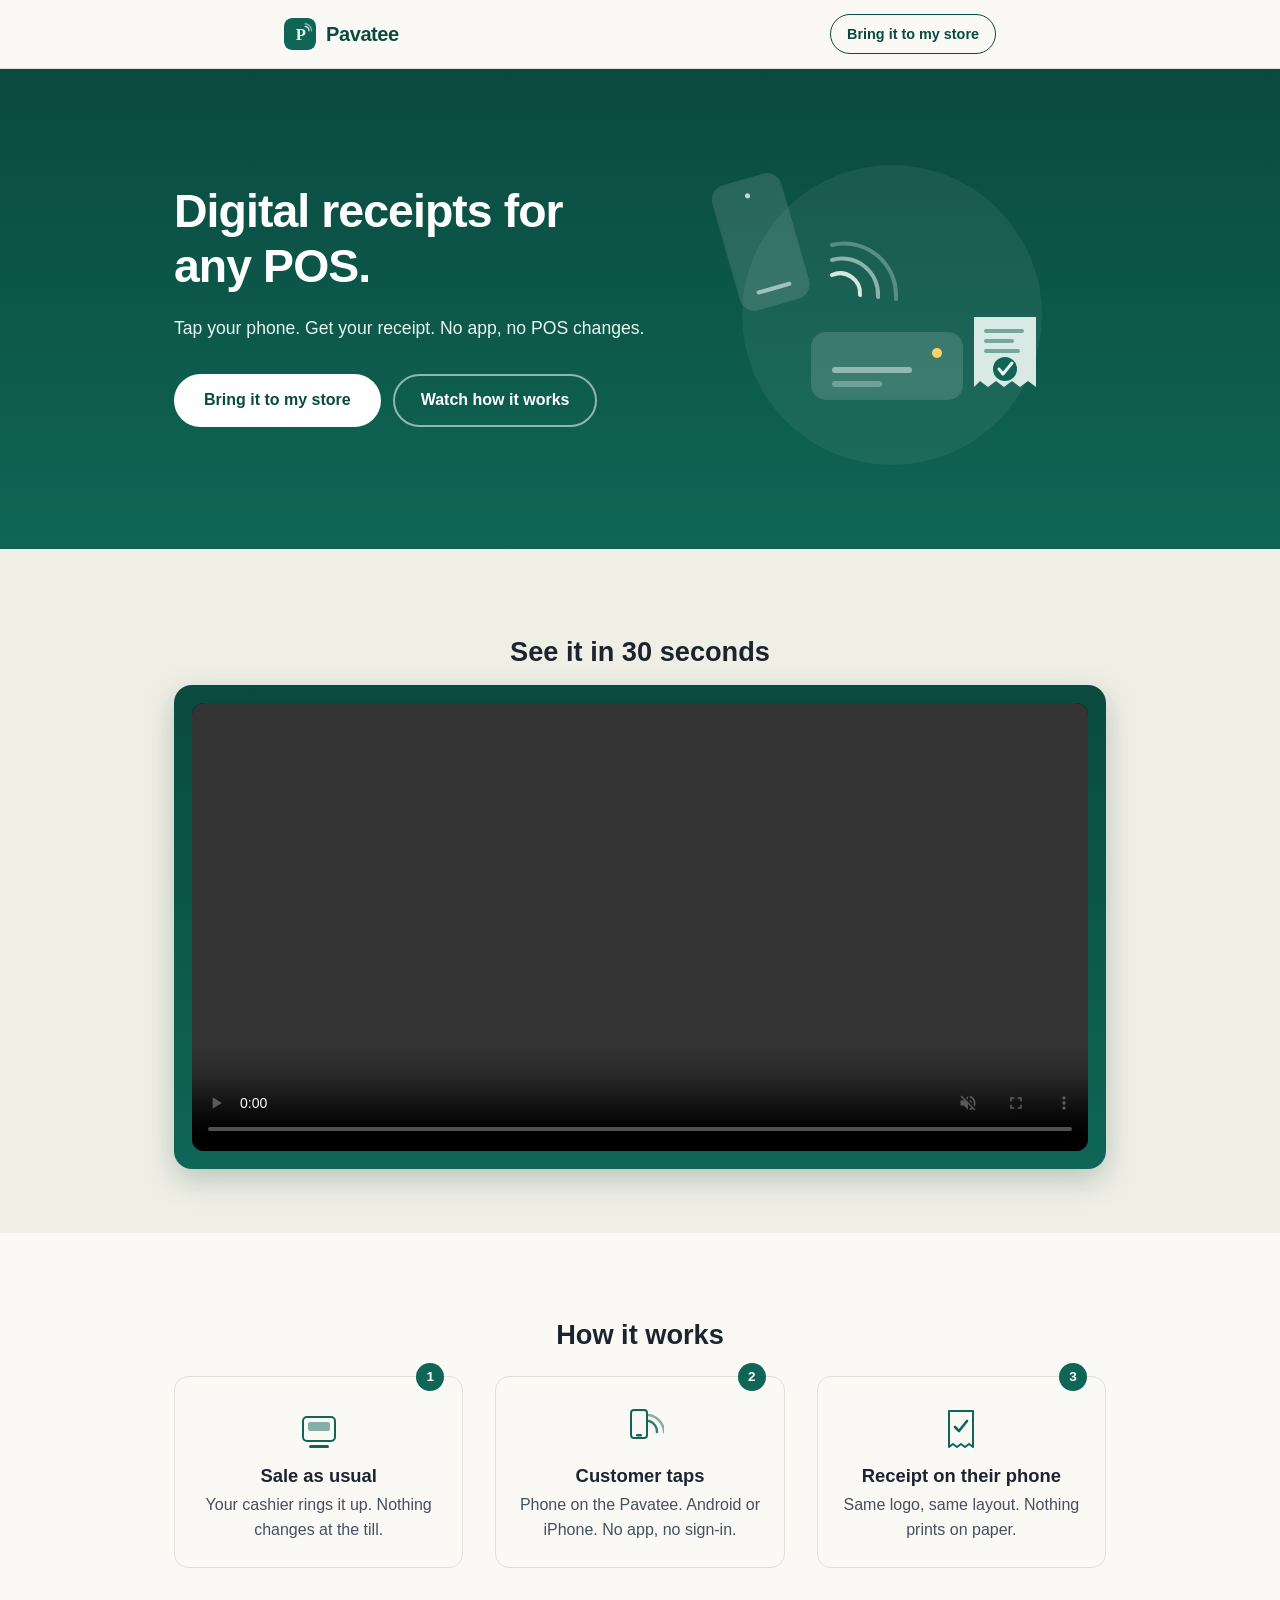
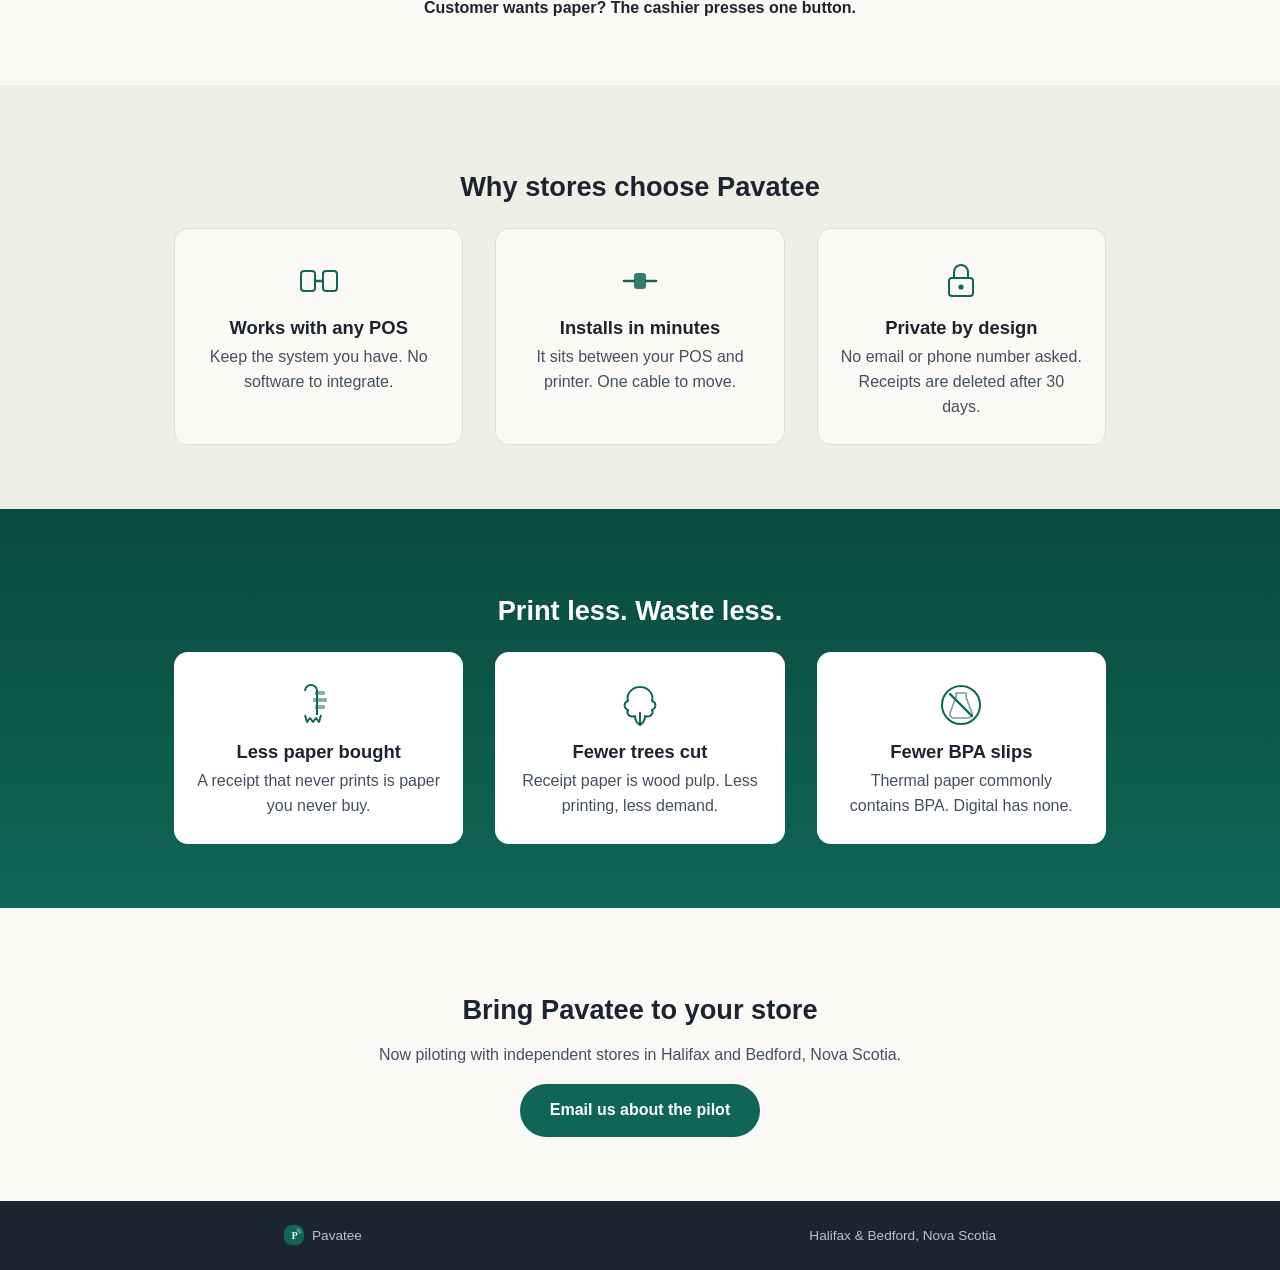
==== index.html @ c94fad9e "Redesign the marketing page: less text, explainer video, accurate copy - Short hero and a "See it in" ====
<!DOCTYPE html>
<html lang="en">
<head>
<meta charset="UTF-8">
<meta name="viewport" content="width=device-width, initial-scale=1.0">
<title>Pavatee — Digital receipts for any POS</title>
<meta name="description" content="Pavatee lets customers tap their phone for a digital receipt at any store, on any point-of-sale system. No app. No POS changes.">
<link rel="icon" type="image/svg+xml" href="assets/logo.svg">
<link rel="stylesheet" href="style.css">
</head>
<body>

<header class="site-header">
  <div class="wrap header-inner">
    <a class="brand" href="#top">
      <img class="brand-mark" src="assets/logo.svg" alt="" width="32" height="32">
      <span class="logo">Pavatee</span>
    </a>
    <a class="nav-cta" href="#pilot">Bring it to my store</a>
  </div>
</header>

<section class="hero" id="top">
  <div class="wrap wrap--wide hero-grid">
    <div class="hero-copy">
      <h1>Digital receipts for any POS.</h1>
      <p class="hero-sub">Tap your phone. Get your receipt. No app, no POS changes.</p>
      <div class="hero-actions">
        <a class="btn btn-primary" href="#pilot">Bring it to my store</a>
        <a class="btn btn-ghost" href="#watch">Watch how it works</a>
      </div>
    </div>
    <div class="hero-visual" aria-hidden="true">
      <svg viewBox="0 0 420 320" xmlns="http://www.w3.org/2000/svg">
        <circle cx="210" cy="170" r="150" fill="#ffffff" opacity="0.06"/>
        <g transform="rotate(-16 90 100)">
          <rect x="45" y="30" width="70" height="128" rx="14" fill="#ffffff" opacity="0.12" stroke="#eaf6f1" stroke-width="2"/>
          <circle cx="80" cy="46" r="2.5" fill="#eaf6f1" opacity="0.8"/>
          <rect x="62" y="140" width="36" height="4" rx="2" fill="#eaf6f1" opacity="0.6"/>
        </g>
        <g class="nfc-wave" stroke="#eaf6f1" fill="none" stroke-linecap="round">
          <path d="M 150 130 A 20 20 0 0 1 178 150" stroke-width="4" opacity="0.9"/>
          <path d="M 150 115 A 36 36 0 0 1 196 152" stroke-width="4" opacity="0.55"/>
          <path d="M 150 100 A 52 52 0 0 1 214 154" stroke-width="4" opacity="0.3"/>
        </g>
        <rect x="130" y="188" width="150" height="66" rx="14" fill="#ffffff" opacity="0.14" stroke="#eaf6f1" stroke-width="2"/>
        <circle cx="255" cy="208" r="5" fill="#ffd166"/>
        <rect x="150" y="222" width="80" height="6" rx="3" fill="#eaf6f1" opacity="0.5"/>
        <rect x="150" y="236" width="50" height="6" rx="3" fill="#eaf6f1" opacity="0.3"/>
        <g transform="translate(292 172)">
          <path d="M0 0 H62 V70 L54 64 L46 70 L38 64 L30 70 L22 64 L14 70 L6 64 L0 70 Z" fill="#eaf6f1" opacity="0.92"/>
          <rect x="10" y="12" width="40" height="4" rx="2" fill="#0f6656" opacity="0.5"/>
          <rect x="10" y="22" width="30" height="4" rx="2" fill="#0f6656" opacity="0.5"/>
          <rect x="10" y="32" width="36" height="4" rx="2" fill="#0f6656" opacity="0.5"/>
          <circle cx="31" cy="52" r="12" fill="#0f6656"/>
          <path d="M25 52 L29 57 L38 46" fill="none" stroke="#eaf6f1" stroke-width="3" stroke-linecap="round" stroke-linejoin="round"/>
        </g>
      </svg>
    </div>
  </div>
</section>

<!-- Explainer: animated loop by default; swaps to a real video if assets/demo.mp4 is added -->
<section class="section watch" id="watch">
  <div class="wrap wrap--wide">
    <h2>See it in 30 seconds</h2>
    <div class="explainer-wrap" id="demo-video">
      <svg class="explainer" viewBox="0 0 640 330" role="img" aria-label="A sale rings up, Pavatee holds the receipt, the customer taps their phone, and the receipt opens on the phone with nothing printed.">
        <!-- POS -->
        <g>
          <rect x="24" y="118" width="120" height="98" rx="12" class="ex-body"/>
          <rect x="40" y="134" width="88" height="42" rx="6" class="ex-screen"/>
          <text x="84" y="163" text-anchor="middle" class="ex-money">$12.40</text>
          <text x="84" y="240" text-anchor="middle" class="ex-label">Your POS</text>
        </g>
        <!-- links -->
        <path class="ex-link" d="M148 167 H256"/>
        <path class="ex-link" d="M384 167 H492"/>
        <!-- Pavatee -->
        <g>
          <rect x="260" y="130" width="124" height="86" rx="14" class="ex-device"/>
          <text x="322" y="180" text-anchor="middle" class="ex-brand">Pavatee</text>
          <circle cx="366" cy="148" r="6" class="ex-led"/>
        </g>
        <text x="322" y="240" text-anchor="middle" class="ex-label">holds the receipt</text>
        <!-- Printer -->
        <g>
          <rect x="496" y="126" width="120" height="90" rx="12" class="ex-body"/>
          <rect x="516" y="144" width="80" height="8" rx="4" class="ex-slot"/>
          <text x="556" y="240" text-anchor="middle" class="ex-label">Your printer</text>
        </g>
        <!-- receipt data travelling POS -> Pavatee -->
        <rect class="ex-packet" x="150" y="152" width="20" height="26" rx="3"/>
        <!-- phone -->
        <g transform="translate(292 4)">
          <g class="ex-phone">
            <rect x="0" y="0" width="56" height="104" rx="11" class="ex-phone-body"/>
            <rect x="5" y="10" width="46" height="82" rx="5" class="ex-phone-screen"/>
            <g class="ex-phone-receipt">
              <rect x="12" y="20" width="32" height="4" rx="2" class="ex-line"/>
              <rect x="12" y="30" width="24" height="4" rx="2" class="ex-line"/>
              <rect x="12" y="40" width="28" height="4" rx="2" class="ex-line"/>
              <rect x="12" y="50" width="20" height="4" rx="2" class="ex-line"/>
              <circle cx="28" cy="72" r="10" class="ex-check-bg"/>
              <path d="M23 72 L27 76 L34 67" class="ex-check"/>
            </g>
          </g>
        </g>
        <!-- tap waves -->
        <g class="ex-waves">
          <path d="M 300 122 A 16 16 0 0 1 356 122"/>
          <path d="M 290 120 A 28 28 0 0 1 366 120"/>
        </g>
        <!-- captions -->
        <text x="320" y="296" text-anchor="middle" class="ex-caption ex-c1">1. The sale rings up as usual</text>
        <text x="320" y="296" text-anchor="middle" class="ex-caption ex-c2">2. Pavatee holds the receipt</text>
        <text x="320" y="296" text-anchor="middle" class="ex-caption ex-c3">3. The customer taps their phone</text>
        <text x="320" y="296" text-anchor="middle" class="ex-caption ex-c4">4. Receipt on their phone. Nothing printed.</text>
      </svg>
    </div>
  </div>
</section>

<section class="section how" id="how">
  <div class="wrap wrap--wide">
    <h2>How it works</h2>
    <div class="steps">
      <div class="step">
        <div class="step-icon" aria-hidden="true">
          <svg viewBox="0 0 48 48"><rect x="8" y="12" width="32" height="24" rx="4" fill="none" stroke="currentColor" stroke-width="2"/><rect x="13" y="17" width="22" height="9" rx="2" fill="currentColor" opacity="0.5"/><rect x="14" y="40" width="20" height="3" rx="1.5" fill="currentColor"/></svg>
        </div>
        <span class="step-num">1</span>
        <h3>Sale as usual</h3>
        <p>Your cashier rings it up. Nothing changes at the till.</p>
      </div>
      <div class="step">
        <div class="step-icon" aria-hidden="true">
          <svg viewBox="0 0 48 48"><rect x="15" y="5" width="16" height="28" rx="3" fill="none" stroke="currentColor" stroke-width="2"/><rect x="20" y="29" width="6" height="2.5" rx="1.25" fill="currentColor"/><path d="M33 16 A 11 11 0 0 1 41 27" fill="none" stroke="currentColor" stroke-width="2.5" stroke-linecap="round" opacity="0.85"/><path d="M33 10 A 18 18 0 0 1 48 27" fill="none" stroke="currentColor" stroke-width="2.5" stroke-linecap="round" opacity="0.5"/></svg>
        </div>
        <span class="step-num">2</span>
        <h3>Customer taps</h3>
        <p>Phone on the Pavatee. Android or iPhone. No app, no sign-in.</p>
      </div>
      <div class="step">
        <div class="step-icon" aria-hidden="true">
          <svg viewBox="0 0 48 48"><path d="M12 6 H36 V42 L32 39 L28 42 L24 39 L20 42 L16 39 L12 42 Z" fill="none" stroke="currentColor" stroke-width="2" stroke-linejoin="round"/><path d="M18 22 L22 26 L30 16" fill="none" stroke="currentColor" stroke-width="2.6" stroke-linecap="round" stroke-linejoin="round"/></svg>
        </div>
        <span class="step-num">3</span>
        <h3>Receipt on their phone</h3>
        <p>Same logo, same layout. Nothing prints on paper.</p>
      </div>
    </div>
    <p class="how-note">Customer wants paper? The cashier presses one button.</p>
  </div>
</section>

<section class="section why">
  <div class="wrap wrap--wide">
    <h2>Why stores choose Pavatee</h2>
    <div class="impact-tiles">
      <div class="impact-tile">
        <div class="step-icon" aria-hidden="true">
          <svg viewBox="0 0 48 48"><rect x="6" y="14" width="14" height="20" rx="3" fill="none" stroke="currentColor" stroke-width="2"/><rect x="28" y="14" width="14" height="20" rx="3" fill="none" stroke="currentColor" stroke-width="2"/><path d="M20 24 H28" stroke="currentColor" stroke-width="2.4" stroke-linecap="round"/></svg>
        </div>
        <h3>Works with any POS</h3>
        <p>Keep the system you have. No software to integrate.</p>
      </div>
      <div class="impact-tile">
        <div class="step-icon" aria-hidden="true">
          <svg viewBox="0 0 48 48"><path d="M8 24 H18 M30 24 H40" stroke="currentColor" stroke-width="2.4" stroke-linecap="round"/><rect x="18" y="16" width="12" height="16" rx="3" fill="currentColor" opacity="0.85"/></svg>
        </div>
        <h3>Installs in minutes</h3>
        <p>It sits between your POS and printer. One cable to move.</p>
      </div>
      <div class="impact-tile">
        <div class="step-icon" aria-hidden="true">
          <svg viewBox="0 0 48 48"><rect x="12" y="21" width="24" height="18" rx="3" fill="none" stroke="currentColor" stroke-width="2"/><path d="M17 21 V15 a7 7 0 0 1 14 0 V21" fill="none" stroke="currentColor" stroke-width="2"/><circle cx="24" cy="30" r="2.6" fill="currentColor"/></svg>
        </div>
        <h3>Private by design</h3>
        <p>No email or phone number asked. Receipts are deleted after 30 days.</p>
      </div>
    </div>
  </div>
</section>

<section class="section eco">
  <div class="wrap wrap--wide">
    <h2>Print less. Waste less.</h2>
    <div class="impact-tiles">
      <div class="impact-tile">
        <div class="step-icon" aria-hidden="true">
          <svg viewBox="0 0 48 48"><path d="M10 10 a6 6 0 0 1 12 0 V34" fill="none" stroke="currentColor" stroke-width="2"/><path d="M10 34 L12 41 L15 37 L18 41 L21 37 L24 41 L26 34" fill="none" stroke="currentColor" stroke-width="2" stroke-linejoin="round"/><rect x="20" y="10" width="10" height="4" rx="1" fill="currentColor" opacity="0.5"/><rect x="18" y="17" width="14" height="4" rx="1" fill="currentColor" opacity="0.5"/><rect x="20" y="24" width="10" height="4" rx="1" fill="currentColor" opacity="0.5"/></svg>
        </div>
        <h3>Less paper bought</h3>
        <p>A receipt that never prints is paper you never buy.</p>
      </div>
      <div class="impact-tile">
        <div class="step-icon" aria-hidden="true">
          <svg viewBox="0 0 48 48"><path d="M24 6 C15 6 10 14 12 20 C8 21 7 27 12 29 C10 33 14 37 19 35 C19 39 21 42 24 44 C27 42 29 39 29 35 C34 37 38 33 36 29 C41 27 40 21 36 20 C38 14 33 6 24 6 Z" fill="none" stroke="currentColor" stroke-width="2" stroke-linejoin="round"/><path d="M24 44 V32" fill="none" stroke="currentColor" stroke-width="2" stroke-linecap="round"/></svg>
        </div>
        <h3>Fewer trees cut</h3>
        <p>Receipt paper is wood pulp. Less printing, less demand.</p>
      </div>
      <div class="impact-tile">
        <div class="step-icon" aria-hidden="true">
          <svg viewBox="0 0 48 48"><circle cx="24" cy="24" r="19" fill="none" stroke="currentColor" stroke-width="2"/><path d="M13 13 L35 35" stroke="currentColor" stroke-width="2.4" stroke-linecap="round"/><path d="M19 12 H29 V16 L35 32 A4 4 0 0 1 31 37 H17 A4 4 0 0 1 13 32 L19 16 Z" fill="none" stroke="currentColor" stroke-width="1.6" stroke-linejoin="round" opacity="0.6"/></svg>
        </div>
        <h3>Fewer BPA slips</h3>
        <p>Thermal paper commonly contains BPA. Digital has none.</p>
      </div>
    </div>
  </div>
</section>

<section class="section pilot" id="pilot">
  <div class="wrap">
    <h2>Bring Pavatee to your store</h2>
    <p>Now piloting with independent stores in Halifax and Bedford, Nova Scotia.</p>
    <a class="btn btn-primary"
       href="mailto:getmypavatee@gmail.com?subject=Pilot%20interest%20-%20Pavatee">
      Email us about the pilot
    </a>
  </div>
</section>

<footer class="site-footer">
  <div class="wrap">
    <span class="footer-brand">
      <img class="brand-mark" src="assets/logo.svg" alt="" width="20" height="20">
      Pavatee
    </span>
    <span>Halifax &amp; Bedford, Nova Scotia</span>
  </div>
</footer>

<script>
// If a real demo clip is added at assets/demo.mp4, show it instead of the animation.
(function () {
  var slot = document.getElementById('demo-video');
  if (!slot || !window.fetch) return;
  fetch('assets/demo.mp4', { method: 'HEAD' }).then(function (r) {
    if (!r.ok) return;
    var v = document.createElement('video');
    v.src = 'assets/demo.mp4';
    v.controls = true;
    v.muted = true;
    v.autoplay = true;
    v.loop = true;
    v.preload = 'auto';
    v.setAttribute('playsinline', '');
    v.className = 'demo-video';
    slot.replaceChildren(v);
  }).catch(function () {});
})();
</script>

</body>
</html>
---- style.css ----
:root {
  --ink: #1c2430;
  --ink-soft: #44505f;
  --paper: #faf9f5;
  --paper-alt: #f0efe6;
  --brand: #0f6656;
  --brand-dark: #0a4a3f;
  --brand-light: #eaf6f1;
  --border: #e2e0d4;
  --max: 760px;
}

* { box-sizing: border-box; }

html { scroll-behavior: smooth; }

body {
  margin: 0;
  font-family: -apple-system, BlinkMacSystemFont, "Segoe UI", Roboto, Helvetica, Arial, sans-serif;
  color: var(--ink);
  background: var(--paper);
  line-height: 1.55;
}

.wrap {
  max-width: var(--max);
  margin: 0 auto;
  padding: 0 24px;
}

h1, h2, h3 {
  line-height: 1.2;
  font-weight: 700;
  color: var(--ink);
}

h2 {
  font-size: 1.7rem;
  margin-bottom: 1rem;
}

h3 {
  font-size: 1.15rem;
  margin: 0.75rem 0 0.4rem;
}

p {
  color: var(--ink-soft);
  margin: 0 0 1rem;
}

a { color: var(--brand-dark); }

/* Header */

.site-header {
  border-bottom: 1px solid var(--border);
  background: var(--paper);
  position: sticky;
  top: 0;
  z-index: 10;
}

.header-inner {
  display: flex;
  align-items: center;
  justify-content: space-between;
  padding-top: 14px;
  padding-bottom: 14px;
}

.brand {
  display: flex;
  align-items: center;
  gap: 10px;
  text-decoration: none;
}

.brand-mark {
  display: block;
  border-radius: 8px;
}

.logo {
  font-weight: 700;
  font-size: 1.25rem;
  letter-spacing: -0.02em;
  color: var(--brand-dark);
}

.nav-cta {
  font-size: 0.9rem;
  font-weight: 600;
  text-decoration: none;
  color: var(--brand-dark);
  border: 1px solid var(--brand-dark);
  padding: 8px 16px;
  border-radius: 999px;
  white-space: nowrap;
}

.nav-cta:hover {
  background: var(--brand-dark);
  color: var(--brand-light);
}

/* Hero */

.hero {
  background: linear-gradient(180deg, var(--brand-dark), var(--brand));
  color: var(--brand-light);
  padding: 76px 0 84px;
}

.hero-grid {
  display: grid;
  grid-template-columns: 1.1fr 1fr;
  align-items: center;
  gap: 32px;
}

.hero-copy { text-align: left; }

.hero h1 {
  color: #ffffff;
  font-size: clamp(2rem, 5vw, 2.9rem);
  margin: 0 0 20px;
  letter-spacing: -0.02em;
}

.hero-sub {
  color: var(--brand-light);
  font-size: 1.1rem;
  max-width: 480px;
  margin: 0 0 32px;
}

.hero-visual svg {
  width: 100%;
  height: auto;
  max-width: 420px;
  display: block;
  margin: 0 auto;
}

.nfc-wave path {
  animation: nfc-pulse 2.2s ease-in-out infinite;
}

.nfc-wave path:nth-child(2) { animation-delay: 0.2s; }
.nfc-wave path:nth-child(3) { animation-delay: 0.4s; }

@keyframes nfc-pulse {
  0%, 100% { opacity: 0.25; }
  50% { opacity: 0.9; }
}

@media (max-width: 760px) {
  .hero-grid {
    grid-template-columns: 1fr;
    text-align: center;
  }
  .hero-copy { text-align: center; }
  .hero-sub { margin-left: auto; margin-right: auto; }
  .hero-visual { max-width: 320px; margin: 0 auto; }
}

/* Buttons */

.btn {
  display: inline-block;
  text-decoration: none;
  font-weight: 700;
  font-size: 1rem;
  padding: 14px 30px;
  border-radius: 999px;
  transition: transform 0.1s ease;
}

.btn:hover { transform: translateY(-1px); }

.btn-primary {
  background: #ffffff;
  color: var(--brand-dark);
}

.btn-primary:hover {
  background: var(--brand-light);
}

/* Sections */

.section {
  padding: 64px 0;
}

.section.problem,
.section.how,
.section.why {
  background: var(--paper-alt);
}

.section p:last-child { margin-bottom: 0; }

/* Eco section (dark, like the hero, for visual weight) */

.section.eco {
  background: linear-gradient(180deg, var(--brand-dark), var(--brand));
}

.section.eco h2 {
  color: #ffffff;
}

.section.eco p {
  color: var(--brand-light);
}

.eco-eyebrow {
  display: inline-flex;
  align-items: center;
  gap: 8px;
  font-size: 0.8rem;
  font-weight: 700;
  letter-spacing: 0.03em;
  text-transform: uppercase;
  color: var(--brand-light);
  background: rgba(255, 255, 255, 0.14);
  padding: 6px 14px;
  border-radius: 999px;
  margin-bottom: 18px;
}

.stat-row {
  display: grid;
  grid-template-columns: repeat(2, 1fr);
  gap: 28px;
  margin: 8px 0 32px;
}

.stat-value {
  font-size: clamp(2.4rem, 6vw, 3rem);
  font-weight: 700;
  color: #ffffff;
  line-height: 1;
  margin-bottom: 8px;
}

.stat-label {
  color: var(--brand-light);
  font-size: 0.92rem;
  max-width: 320px;
}

.section.eco .impact-tile {
  background: #ffffff;
  border-color: rgba(255, 255, 255, 0.35);
}

.section.eco .impact-tile h3 {
  color: #1c2430;
}

.section.eco .impact-tile p {
  color: #44505f;
}

.section.eco .step-icon {
  color: var(--brand);
}

@media (max-width: 640px) {
  .stat-row {
    grid-template-columns: 1fr;
  }
}

.flow-diagram {
  margin-top: 28px;
  background: var(--paper);
  border: 1px solid var(--border);
  border-radius: 12px;
  padding: 16px;
}

.flow-diagram svg {
  width: 100%;
  height: auto;
  display: block;
}

.layer-diagram {
  margin-top: 28px;
  background: var(--paper);
  border: 1px solid var(--border);
  border-radius: 12px;
  padding: 16px;
}

.layer-diagram svg {
  width: 100%;
  height: auto;
  display: block;
}

.diagram-box { stroke: #9aa5b1; }
.diagram-box-fill { fill: #efeee3; stroke: #cfcdbb; }
.diagram-label { fill: #44505f; }
.diagram-sublabel { fill: #6b7684; }
.diagram-arrow { stroke: #9aa5b1; }
.diagram-arrowhead { fill: #9aa5b1; }

.pilot-note {
  margin-top: 1.5rem;
  padding: 16px 20px;
  background: var(--brand-light);
  border-left: 4px solid var(--brand);
  border-radius: 4px;
  color: var(--ink);
  font-size: 0.95rem;
}

/* How it works steps / impact tiles (same card treatment) */

.steps,
.impact-tiles {
  display: grid;
  grid-template-columns: repeat(3, 1fr);
  gap: 32px;
  margin-top: 24px;
}

.step,
.impact-tile {
  position: relative;
  background: var(--paper);
  border: 1px solid var(--border);
  border-radius: 14px;
  padding: 28px 22px 24px;
}

.step-icon {
  width: 48px;
  height: 48px;
  color: var(--brand);
}

.step-icon svg {
  width: 100%;
  height: 100%;
  display: block;
}

.step-num {
  position: absolute;
  top: -14px;
  right: 18px;
  width: 28px;
  height: 28px;
  border-radius: 50%;
  background: var(--brand);
  color: #fff;
  font-weight: 700;
  display: flex;
  align-items: center;
  justify-content: center;
  font-size: 0.85rem;
}

.impact-tiles--two {
  grid-template-columns: repeat(2, 1fr);
  max-width: 600px;
}

@media (max-width: 640px) {
  .steps,
  .impact-tiles {
    grid-template-columns: 1fr;
    gap: 28px;
  }
}

/* Pilot / contact */

.section.pilot {
  text-align: center;
}

.section.pilot .btn-primary {
  background: var(--brand);
  color: #fff;
}

.section.pilot .btn-primary:hover {
  background: var(--brand-dark);
}

/* Footer */

.site-footer {
  background: var(--ink);
  color: #b9c2cd;
  padding: 24px 0;
  font-size: 0.85rem;
}

.site-footer .wrap {
  display: flex;
  justify-content: space-between;
  flex-wrap: wrap;
  gap: 8px;
}

.footer-brand {
  display: flex;
  align-items: center;
  gap: 8px;
}

@media (prefers-color-scheme: dark) {
  :root {
    --ink: #eef1f4;
    --ink-soft: #b7c0cb;
    --paper: #12181d;
    --paper-alt: #1a2129;
    --border: #2a323b;
    --brand-light: #d9efe7;
  }

  .btn-primary {
    background: #182420;
    color: var(--brand-light);
  }

  .btn-primary:hover {
    background: #223832;
  }

  .site-header {
    background: var(--paper);
  }

  .pilot-note {
    background: #16302a;
    color: var(--ink);
  }

  .diagram-box { stroke: #495159; }
  .diagram-box-fill { fill: #1c242c; stroke: #333c46; }
  .diagram-label { fill: #dfe4ea; }
  .diagram-sublabel { fill: #9aa5b1; }
  .diagram-arrow { stroke: #6b7684; }
  .diagram-arrowhead { fill: #6b7684; }
}

/* ---- Redesign: less text, more visuals ---- */

.wrap--wide { max-width: 980px; }

.hero-actions {
  display: flex;
  flex-wrap: wrap;
  gap: 12px;
}

.btn-ghost {
  background: transparent;
  color: #ffffff;
  border: 2px solid rgba(255, 255, 255, 0.55);
  padding: 12px 26px;
}

.btn-ghost:hover { background: rgba(255, 255, 255, 0.12); }

@media (max-width: 760px) {
  .hero-actions { justify-content: center; }
}

/* alternate section backgrounds: watch (alt), how (plain), why (alt) */
.section.watch { background: var(--paper-alt); }
.section.how { background: var(--paper); }
.section.why { background: var(--paper-alt); }

.section.watch h2,
.section.how h2,
.section.why h2,
.section.eco h2 { text-align: center; }

.how-note {
  text-align: center;
  margin-top: 28px;
  font-weight: 600;
  color: var(--ink);
}

.section.how .step,
.section.why .impact-tile { text-align: center; }

.section.how .step-icon,
.section.why .step-icon,
.section.eco .step-icon { margin: 0 auto; }

/* Explainer */

.explainer-wrap {
  background: linear-gradient(180deg, var(--brand-dark), var(--brand));
  border-radius: 18px;
  padding: 18px;
  box-shadow: 0 10px 30px rgba(10, 74, 63, 0.25);
}

.explainer { width: 100%; height: auto; display: block; }

.demo-video { width: 100%; border-radius: 12px; display: block; background: #000; }

.ex-body { fill: rgba(255, 255, 255, 0.10); stroke: #eaf6f1; stroke-width: 2; }
.ex-screen { fill: #0a4a3f; }
.ex-money { fill: #eaf6f1; font-size: 22px; font-weight: 700; }
.ex-label { fill: #cfe9e0; font-size: 19px; }
.ex-link { stroke: #eaf6f1; stroke-width: 2; stroke-dasharray: 6 6; opacity: 0.6; fill: none; }
.ex-device { fill: #eaf6f1; }
.ex-brand { fill: #0f6656; font-size: 20px; font-weight: 800; }
.ex-slot { fill: #eaf6f1; opacity: 0.55; }
.ex-packet { fill: #eaf6f1; }
.ex-phone-body { fill: #12312b; stroke: #eaf6f1; stroke-width: 2.5; }
.ex-phone-screen { fill: #0a4a3f; }
.ex-line { fill: #eaf6f1; opacity: 0.7; }
.ex-check-bg { fill: #4ade80; }
.ex-check { fill: none; stroke: #0a4a3f; stroke-width: 3; stroke-linecap: round; stroke-linejoin: round; }
.ex-waves path { fill: none; stroke: #eaf6f1; stroke-width: 4; stroke-linecap: round; }
.ex-caption { fill: #ffffff; font-size: 22px; font-weight: 700; opacity: 0; }

/* One 16s loop: 4 scenes of 4s each */
.ex-packet  { opacity: 0; animation: ex-packet 16s linear infinite; }
.ex-led     { fill: #7d8b86; animation: ex-led 16s linear infinite; }
.ex-phone   { opacity: 0; animation: ex-phone 16s ease-in-out infinite; }
.ex-phone-receipt { opacity: 0; animation: ex-receipt 16s linear infinite; }
.ex-waves   { opacity: 0; animation: ex-waves 16s linear infinite; }
.ex-c1 { animation: ex-cap 16s linear infinite; }
.ex-c2 { animation: ex-cap 16s linear infinite 4s; }
.ex-c3 { animation: ex-cap 16s linear infinite 8s; }
.ex-c4 { animation: ex-cap 16s linear infinite 12s; }

@keyframes ex-packet {
  0%        { opacity: 0; transform: translateX(0); }
  3%        { opacity: 1; transform: translateX(0); }
  19%       { opacity: 1; transform: translateX(104px); }
  22%, 100% { opacity: 0; transform: translateX(104px); }
}

@keyframes ex-led {
  0%, 22%   { fill: #7d8b86; }
  26%, 70%  { fill: #ffd166; }
  76%, 96%  { fill: #4ade80; }
  100%      { fill: #7d8b86; }
}

@keyframes ex-phone {
  0%, 46%   { opacity: 0; transform: translateY(-24px); }
  52%       { opacity: 1; transform: translateY(0); }
  60%, 94%  { opacity: 1; transform: translateY(18px); }
  98%, 100% { opacity: 0; transform: translateY(18px); }
}

@keyframes ex-waves {
  0%, 56%   { opacity: 0; }
  60%       { opacity: 1; }
  66%       { opacity: 0.3; }
  70%       { opacity: 1; }
  76%, 100% { opacity: 0; }
}

@keyframes ex-receipt {
  0%, 74%   { opacity: 0; }
  78%, 94%  { opacity: 1; }
  98%, 100% { opacity: 0; }
}

@keyframes ex-cap {
  0%        { opacity: 0; }
  2%, 21%   { opacity: 1; }
  24%, 100% { opacity: 0; }
}

@media (prefers-reduced-motion: reduce) {
  .ex-packet, .ex-led, .ex-phone, .ex-phone-receipt, .ex-waves, .ex-c1, .ex-c2, .ex-c3, .ex-c4,
  .nfc-wave path { animation: none; }
  .ex-phone { opacity: 1; transform: translateY(18px); }
  .ex-phone-receipt { opacity: 1; }
  .ex-led { fill: #4ade80; }
  .ex-c4 { opacity: 1; }
}

@media (max-width: 640px) {
  .ex-caption { font-size: 26px; }
  .explainer-wrap { padding: 10px; border-radius: 14px; }
}

.section.eco .impact-tile { text-align: center; }
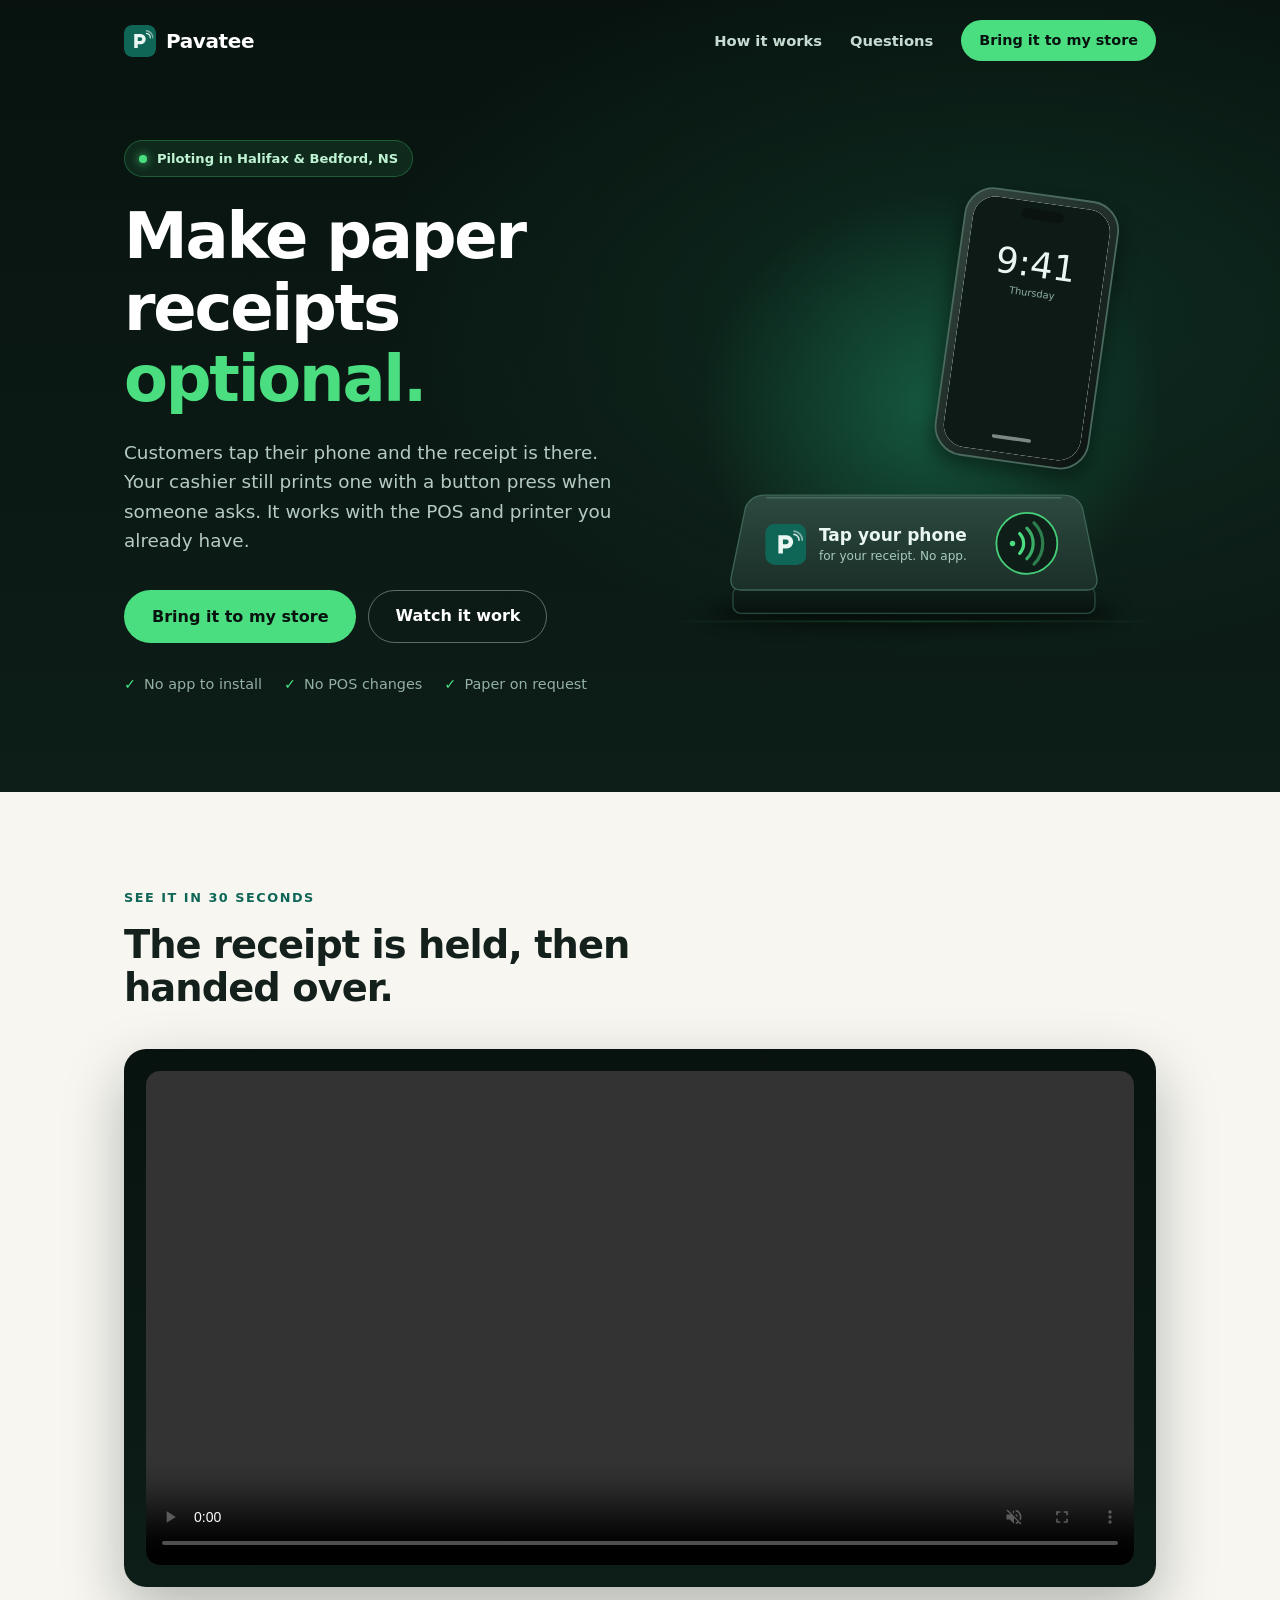
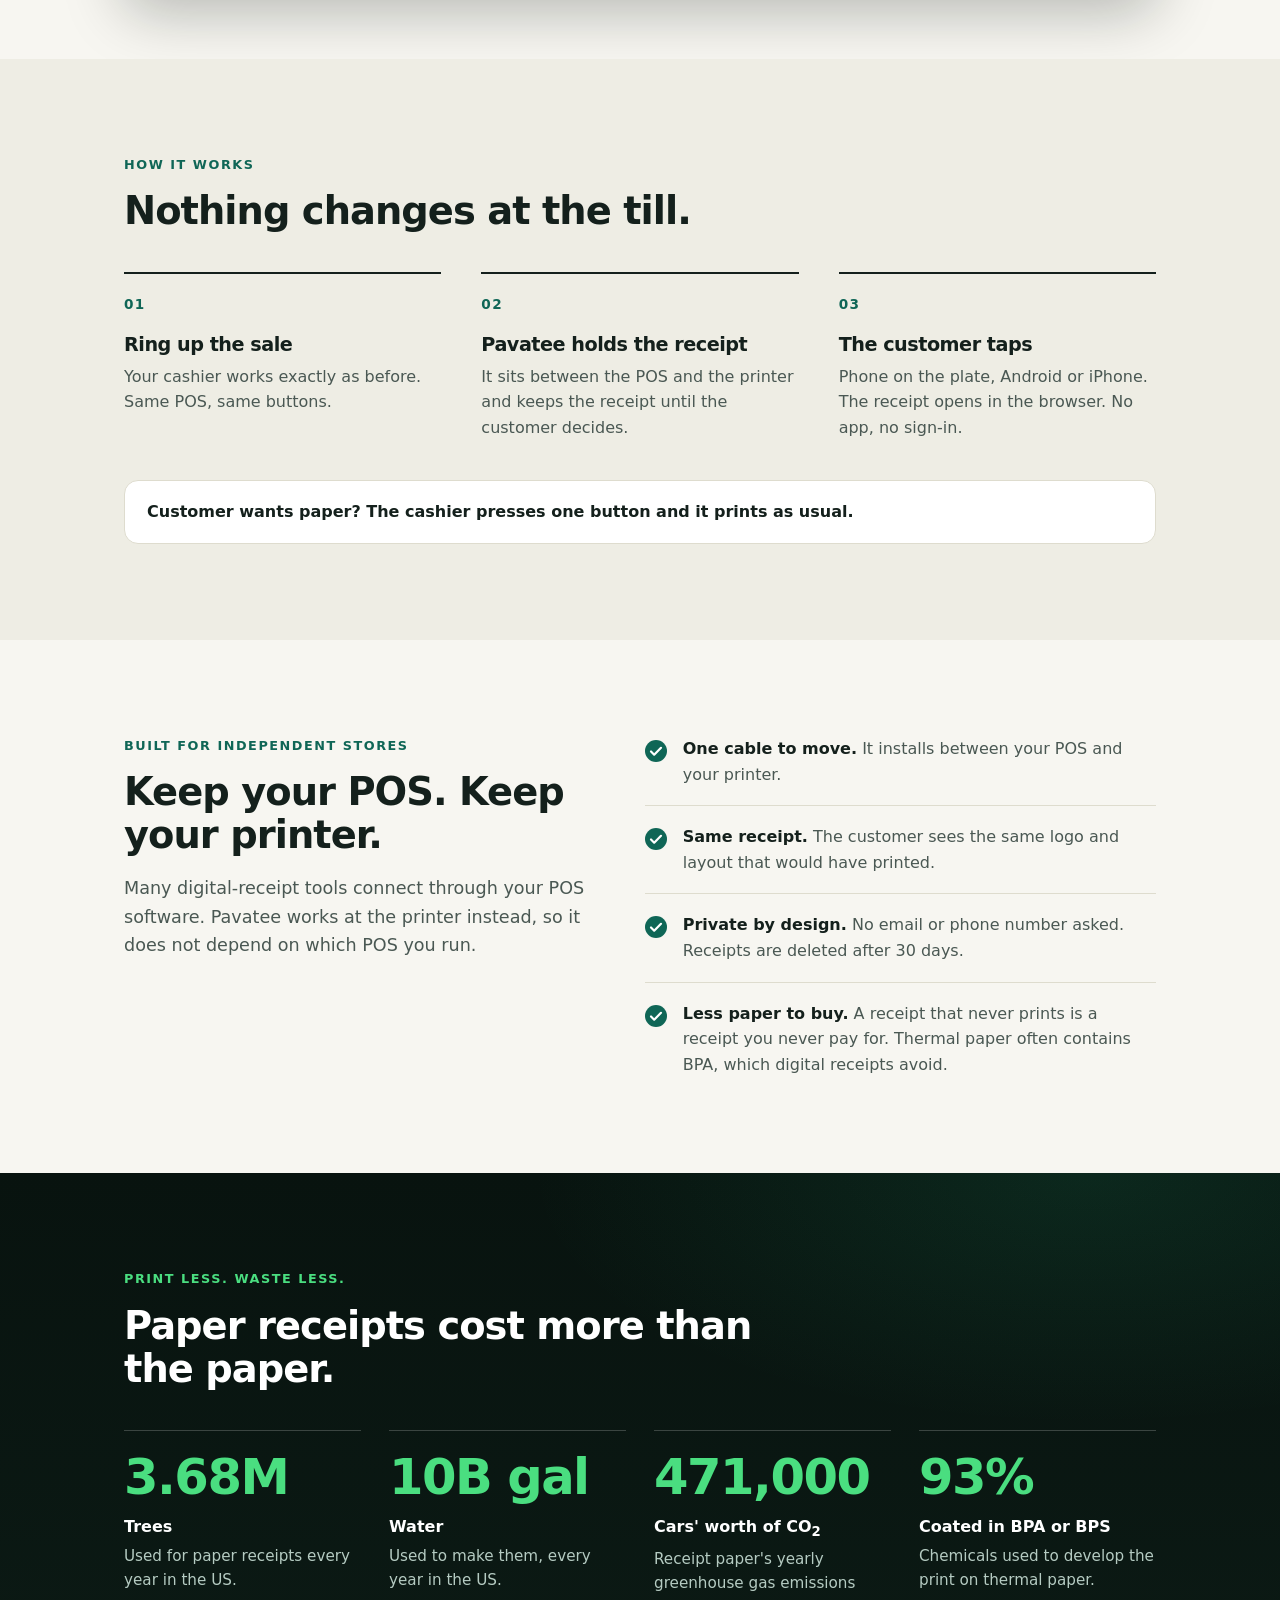
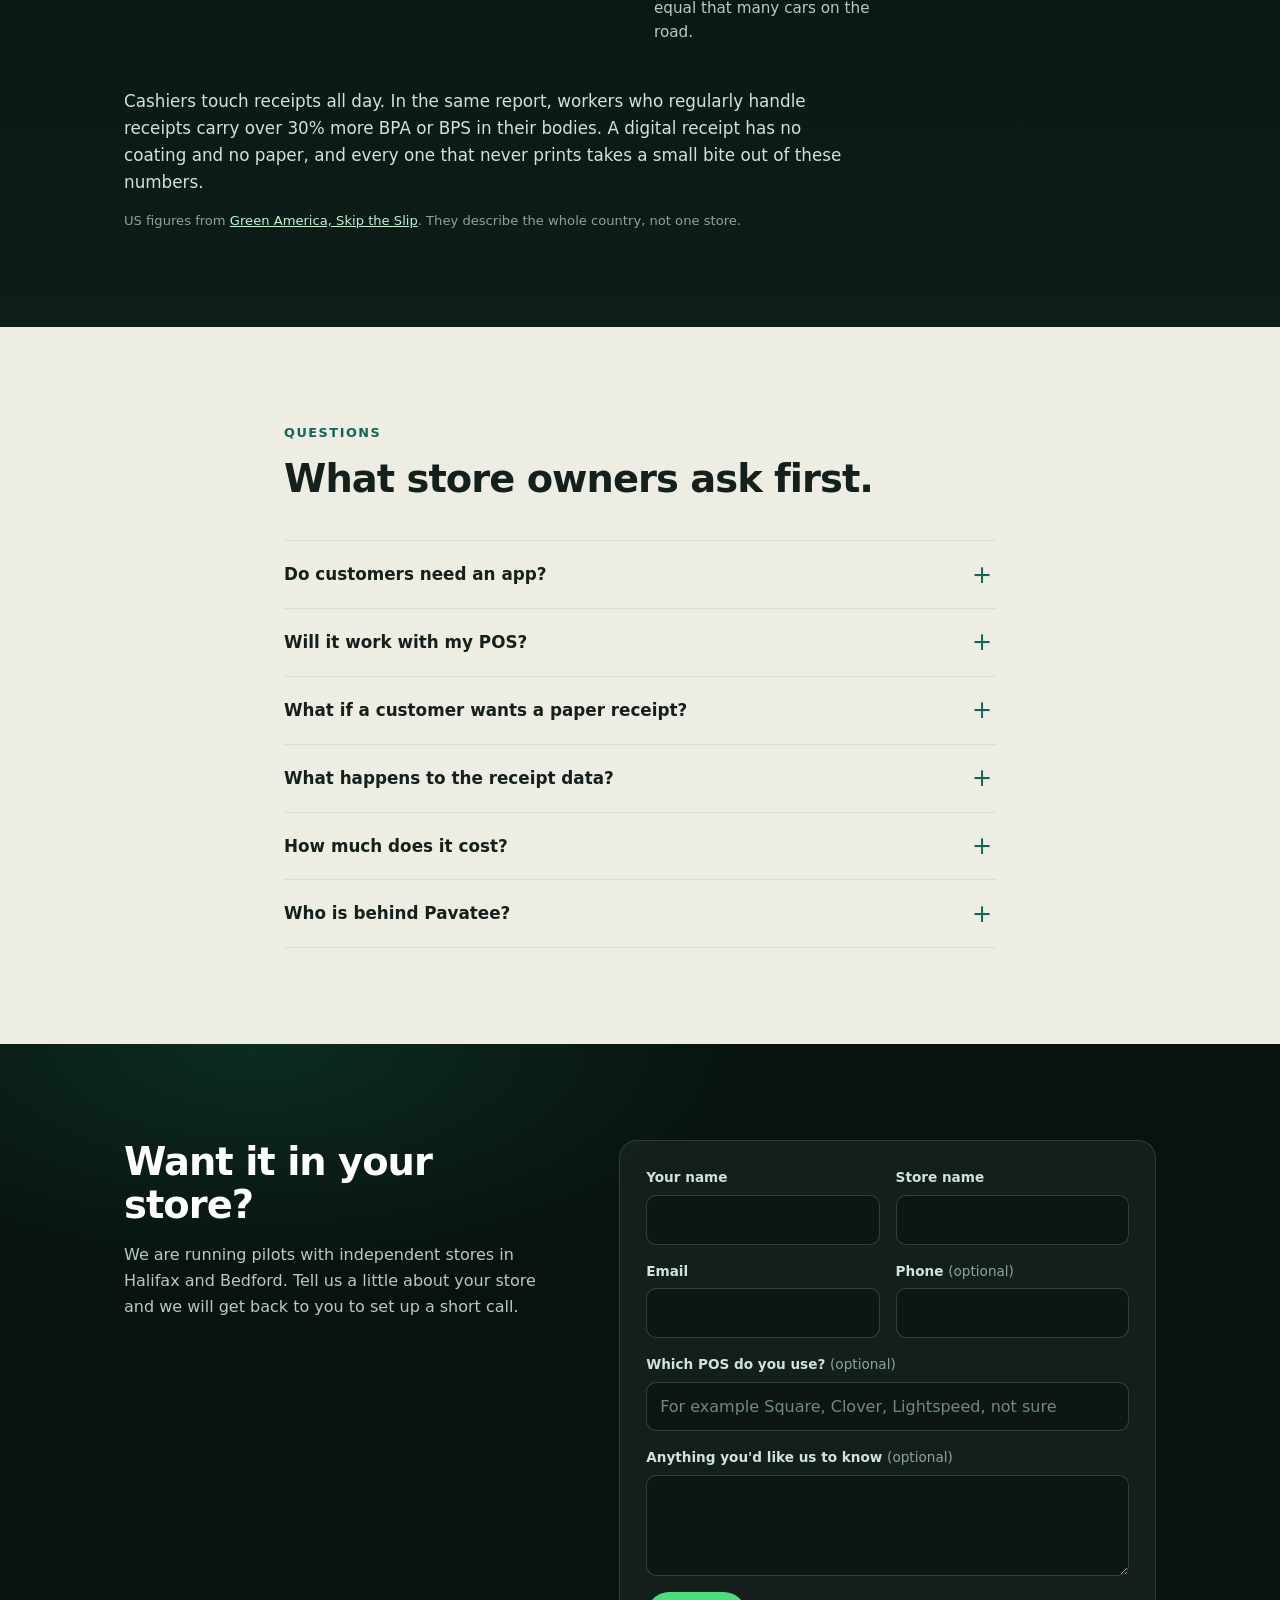
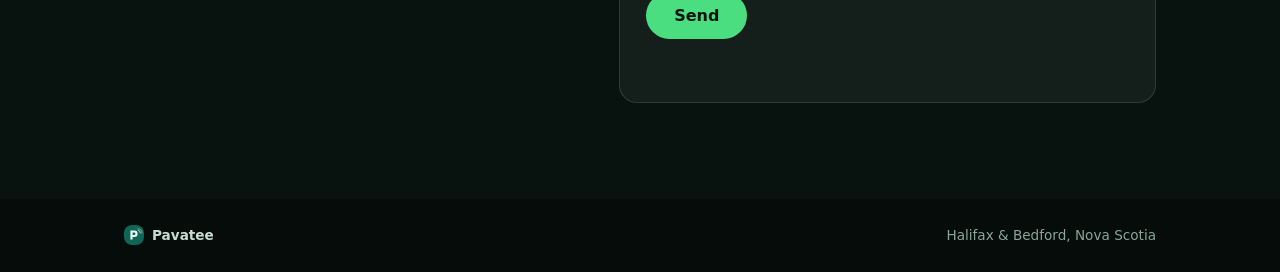
==== commit 91154116: "Redesign homepage: dark hero with animated tap, contact form, eco stats - New dark hero with a tap p" ====
--- a/index.html
+++ b/index.html
@@ -5,93 +5,188 @@
 <meta name="viewport" content="width=device-width, initial-scale=1.0">
 <title>Pavatee — Digital receipts for any POS</title>
 <meta name="description" content="Pavatee lets customers tap their phone for a digital receipt at any store, on any point-of-sale system. No app. No POS changes.">
+<meta name="theme-color" content="#08130f">
 <link rel="icon" type="image/svg+xml" href="assets/logo.svg">
 <link rel="stylesheet" href="style.css">
 </head>
 <body>
 
 <header class="site-header">
-  <div class="wrap header-inner">
+  <div class="wrap wrap--wide header-inner">
     <a class="brand" href="#top">
       <img class="brand-mark" src="assets/logo.svg" alt="" width="32" height="32">
       <span class="logo">Pavatee</span>
     </a>
-    <a class="nav-cta" href="#pilot">Bring it to my store</a>
+    <nav class="nav" aria-label="Main">
+      <a class="nav-link" href="#how">How it works</a>
+      <a class="nav-link" href="#faq">Questions</a>
+      <a class="nav-cta" href="#pilot">Bring it to my store</a>
+    </nav>
   </div>
 </header>
+
+<main>
 
 <section class="hero" id="top">
   <div class="wrap wrap--wide hero-grid">
     <div class="hero-copy">
-      <h1>Digital receipts for any POS.</h1>
-      <p class="hero-sub">Tap your phone. Get your receipt. No app, no POS changes.</p>
+      <p class="eyebrow"><span class="dot" aria-hidden="true"></span>Piloting in Halifax &amp; Bedford, NS</p>
+      <h1>Make paper receipts <em>optional.</em></h1>
+      <p class="hero-sub">Customers tap their phone and the receipt is there. Your cashier still prints one with a button press when someone asks. It works with the POS and printer you already have.</p>
       <div class="hero-actions">
         <a class="btn btn-primary" href="#pilot">Bring it to my store</a>
-        <a class="btn btn-ghost" href="#watch">Watch how it works</a>
-      </div>
-    </div>
-    <div class="hero-visual" aria-hidden="true">
-      <svg viewBox="0 0 420 320" xmlns="http://www.w3.org/2000/svg">
-        <circle cx="210" cy="170" r="150" fill="#ffffff" opacity="0.06"/>
-        <g transform="rotate(-16 90 100)">
-          <rect x="45" y="30" width="70" height="128" rx="14" fill="#ffffff" opacity="0.12" stroke="#eaf6f1" stroke-width="2"/>
-          <circle cx="80" cy="46" r="2.5" fill="#eaf6f1" opacity="0.8"/>
-          <rect x="62" y="140" width="36" height="4" rx="2" fill="#eaf6f1" opacity="0.6"/>
-        </g>
-        <g class="nfc-wave" stroke="#eaf6f1" fill="none" stroke-linecap="round">
-          <path d="M 150 130 A 20 20 0 0 1 178 150" stroke-width="4" opacity="0.9"/>
-          <path d="M 150 115 A 36 36 0 0 1 196 152" stroke-width="4" opacity="0.55"/>
-          <path d="M 150 100 A 52 52 0 0 1 214 154" stroke-width="4" opacity="0.3"/>
-        </g>
-        <rect x="130" y="188" width="150" height="66" rx="14" fill="#ffffff" opacity="0.14" stroke="#eaf6f1" stroke-width="2"/>
-        <circle cx="255" cy="208" r="5" fill="#ffd166"/>
-        <rect x="150" y="222" width="80" height="6" rx="3" fill="#eaf6f1" opacity="0.5"/>
-        <rect x="150" y="236" width="50" height="6" rx="3" fill="#eaf6f1" opacity="0.3"/>
-        <g transform="translate(292 172)">
-          <path d="M0 0 H62 V70 L54 64 L46 70 L38 64 L30 70 L22 64 L14 70 L6 64 L0 70 Z" fill="#eaf6f1" opacity="0.92"/>
-          <rect x="10" y="12" width="40" height="4" rx="2" fill="#0f6656" opacity="0.5"/>
-          <rect x="10" y="22" width="30" height="4" rx="2" fill="#0f6656" opacity="0.5"/>
-          <rect x="10" y="32" width="36" height="4" rx="2" fill="#0f6656" opacity="0.5"/>
-          <circle cx="31" cy="52" r="12" fill="#0f6656"/>
-          <path d="M25 52 L29 57 L38 46" fill="none" stroke="#eaf6f1" stroke-width="3" stroke-linecap="round" stroke-linejoin="round"/>
+        <a class="btn btn-ghost" href="#watch">Watch it work</a>
+      </div>
+      <ul class="hero-points">
+        <li>No app to install</li>
+        <li>No POS changes</li>
+        <li>Paper on request</li>
+      </ul>
+    </div>
+
+    <div class="hero-visual">
+      <svg viewBox="0 0 540 520" xmlns="http://www.w3.org/2000/svg" role="img" aria-label="A phone taps the Pavatee tap plate and a digital receipt appears on its screen.">
+        <defs>
+          <radialGradient id="glow" cx="50%" cy="50%" r="50%">
+            <stop offset="0" stop-color="#2ee59d" stop-opacity="0.26"/>
+            <stop offset="1" stop-color="#2ee59d" stop-opacity="0"/>
+          </radialGradient>
+          <linearGradient id="padTop" x1="0" y1="0" x2="0" y2="1">
+            <stop offset="0" stop-color="#2d4a40"/>
+            <stop offset="1" stop-color="#1a2f27"/>
+          </linearGradient>
+          <linearGradient id="padFront" x1="0" y1="0" x2="0" y2="1">
+            <stop offset="0" stop-color="#101f1a"/>
+            <stop offset="1" stop-color="#08120e"/>
+          </linearGradient>
+          <linearGradient id="phone" x1="0" y1="0" x2="1" y2="1">
+            <stop offset="0" stop-color="#34463f"/>
+            <stop offset="1" stop-color="#0b1310"/>
+          </linearGradient>
+          <linearGradient id="edge" x1="0" y1="0" x2="1" y2="0">
+            <stop offset="0" stop-color="#4ade80" stop-opacity="0"/>
+            <stop offset="0.5" stop-color="#4ade80" stop-opacity="0.4"/>
+            <stop offset="1" stop-color="#4ade80" stop-opacity="0"/>
+          </linearGradient>
+          <filter id="soft" x="-30%" y="-30%" width="160%" height="180%"><feGaussianBlur stdDeviation="10"/></filter>
+        </defs>
+
+        <ellipse cx="290" cy="250" rx="260" ry="240" fill="url(#glow)"/>
+
+        <!-- counter edge + shadow under the pad -->
+        <rect x="0" y="486" width="540" height="2" fill="url(#edge)"/>
+        <ellipse cx="270" cy="478" rx="230" ry="16" fill="#000" opacity="0.55" filter="url(#soft)"/>
+
+        <!-- tap pad: thick slab seen from above-front -->
+        <g class="hp-pad">
+          <rect x="68" y="448" width="404" height="30" rx="9" fill="url(#padFront)" stroke="#2a4a3e" stroke-width="1.5"/>
+          <path d="M104 346 H436 Q452 346 458 360 L474 438 Q476 452 462 452 H78 Q64 452 66 438 L82 360 Q88 346 104 346 Z" fill="url(#padTop)" stroke="#3d6454" stroke-width="1.5"/>
+          <path d="M106 349 H434" stroke="#5a8b79" stroke-width="1.5" opacity="0.55" stroke-linecap="round"/>
+
+          <image href="assets/logo.svg" x="104" y="378" width="46" height="46"/>
+          <text x="164" y="397" fill="#eaf6f1" font-size="19" font-weight="700">Tap your phone</text>
+          <text x="164" y="418" fill="#a7cbbd" font-size="13.5">for your receipt. No app.</text>
+
+          <!-- tap target -->
+          <circle class="hp-target-glow" cx="396" cy="400" r="46" fill="#4ade80" opacity="0" filter="url(#soft)"/>
+          <circle cx="396" cy="400" r="34" fill="#0d1b16" stroke="#4ade80" stroke-width="2" opacity="0.9"/>
+          <g class="hp-nfc" stroke="#4ade80" stroke-width="3.6" fill="none" stroke-linecap="round">
+            <path d="M388 389 a16 16 0 0 1 0 22"/>
+            <path d="M396 383 a24 24 0 0 1 0 34" opacity="0.75"/>
+            <path d="M404 377 a32 32 0 0 1 0 46" opacity="0.5"/>
+            <circle cx="380" cy="400" r="3" fill="#4ade80" stroke="none"/>
+          </g>
+        </g>
+
+        <!-- ripples when the phone touches -->
+        <g fill="none" stroke="#4ade80" stroke-width="3">
+          <circle class="hp-ripple r1" cx="396" cy="400" r="34"/>
+          <circle class="hp-ripple r2" cx="396" cy="400" r="34"/>
+        </g>
+
+        <!-- phone: moves down onto the target, then lifts -->
+        <g class="hp-phone-move">
+          <g transform="translate(310 10) rotate(8 86 150)">
+            <rect x="-4" y="8" width="180" height="304" rx="36" fill="#000" opacity="0.4" filter="url(#soft)"/>
+            <rect width="172" height="300" rx="32" fill="url(#phone)" stroke="#4a6a5e" stroke-width="2"/>
+            <rect x="9" y="9" width="154" height="282" rx="25" fill="#f7f6f1"/>
+
+            <!-- receipt screen (shown after the tap) -->
+            <g class="hp-receipt">
+              <rect x="9" y="9" width="154" height="282" rx="25" fill="#f7f6f1"/>
+              <rect x="18" y="38" width="136" height="22" rx="8" fill="#eaf3ee" stroke="#cfe0d8"/>
+              <text x="86" y="53" fill="#0f6656" font-size="10" font-weight="700" text-anchor="middle">Your digital receipt</text>
+              <rect x="18" y="68" width="136" height="214" rx="6" fill="#ffffff" stroke="#e5e3d6"/>
+              <g font-family="ui-monospace, SFMono-Regular, Menlo, Consolas, monospace" font-size="7.6" fill="#222" text-anchor="middle">
+                <text x="86" y="84">Your Store Name</text>
+                <text x="86" y="100">123 Main Street</text>
+                <text x="86" y="110">Your City, NS</text>
+                <text x="86" y="120">A1A 1A1</text>
+              </g>
+              <line x1="24" y1="130" x2="148" y2="130" stroke="#999" stroke-width="0.8" stroke-dasharray="2 2"/>
+              <g font-family="ui-monospace, SFMono-Regular, Menlo, Consolas, monospace" font-size="7.6" fill="#222">
+                <text x="86" y="148" text-anchor="middle" font-size="9" font-weight="700">In Store</text>
+                <text x="24" y="170">1 Tropical Lemon Lime</text>
+                <text x="148" y="170" text-anchor="end">3.09</text>
+                <text x="24" y="196">Subtotal</text>
+                <text x="148" y="196" text-anchor="end">$3.09</text>
+                <text x="24" y="208">Tax</text>
+                <text x="148" y="208" text-anchor="end">$0.43</text>
+                <text x="24" y="220" font-weight="700">Payment</text>
+                <text x="148" y="220" text-anchor="end" font-weight="700">$3.52</text>
+                <text x="24" y="232">Debit</text>
+                <text x="148" y="232" text-anchor="end">$3.52</text>
+              </g>
+              <line x1="24" y1="242" x2="148" y2="242" stroke="#999" stroke-width="0.8" stroke-dasharray="2 2"/>
+              <g font-family="ui-monospace, SFMono-Regular, Menlo, Consolas, monospace" font-size="7.6" fill="#777" text-anchor="middle">
+                <text x="86" y="256">Check Closed</text>
+                <text x="86" y="268">Nothing printed on paper</text>
+              </g>
+            </g>
+
+            <!-- lock screen (shown before the tap) -->
+            <g class="hp-lock">
+              <rect x="9" y="9" width="154" height="282" rx="25" fill="#0d1a15"/>
+              <text x="86" y="92" fill="#eaf6f1" font-size="40" font-weight="300" text-anchor="middle">9:41</text>
+              <text x="86" y="114" fill="#8fb0a3" font-size="11" text-anchor="middle">Thursday</text>
+              <rect x="64" y="272" width="44" height="4" rx="2" fill="#eaf6f1" opacity="0.5"/>
+            </g>
+            <rect x="62" y="17" width="48" height="12" rx="6" fill="#0b1310"/>
+          </g>
         </g>
       </svg>
-    </div>
-  </div>
-</section>
-
-<!-- Explainer: animated loop by default; swaps to a real video if assets/demo.mp4 is added -->
+  </div>
+</section>
+
+<!-- Explainer: animated loop by default; swaps to a real video if assets/demo.mp4 exists -->
 <section class="section watch" id="watch">
   <div class="wrap wrap--wide">
-    <h2>See it in 30 seconds</h2>
+    <div class="section-head">
+      <p class="kicker">See it in 30 seconds</p>
+      <h2>The receipt is held, then handed over.</h2>
+    </div>
     <div class="explainer-wrap" id="demo-video">
       <svg class="explainer" viewBox="0 0 640 330" role="img" aria-label="A sale rings up, Pavatee holds the receipt, the customer taps their phone, and the receipt opens on the phone with nothing printed.">
-        <!-- POS -->
         <g>
           <rect x="24" y="118" width="120" height="98" rx="12" class="ex-body"/>
           <rect x="40" y="134" width="88" height="42" rx="6" class="ex-screen"/>
           <text x="84" y="163" text-anchor="middle" class="ex-money">$12.40</text>
           <text x="84" y="240" text-anchor="middle" class="ex-label">Your POS</text>
         </g>
-        <!-- links -->
         <path class="ex-link" d="M148 167 H256"/>
         <path class="ex-link" d="M384 167 H492"/>
-        <!-- Pavatee -->
         <g>
           <rect x="260" y="130" width="124" height="86" rx="14" class="ex-device"/>
           <text x="322" y="180" text-anchor="middle" class="ex-brand">Pavatee</text>
           <circle cx="366" cy="148" r="6" class="ex-led"/>
         </g>
         <text x="322" y="240" text-anchor="middle" class="ex-label">holds the receipt</text>
-        <!-- Printer -->
         <g>
           <rect x="496" y="126" width="120" height="90" rx="12" class="ex-body"/>
           <rect x="516" y="144" width="80" height="8" rx="4" class="ex-slot"/>
           <text x="556" y="240" text-anchor="middle" class="ex-label">Your printer</text>
         </g>
-        <!-- receipt data travelling POS -> Pavatee -->
         <rect class="ex-packet" x="150" y="152" width="20" height="26" rx="3"/>
-        <!-- phone -->
         <g transform="translate(292 4)">
           <g class="ex-phone">
             <rect x="0" y="0" width="56" height="104" rx="11" class="ex-phone-body"/>
@@ -106,12 +201,10 @@
             </g>
           </g>
         </g>
-        <!-- tap waves -->
         <g class="ex-waves">
           <path d="M 300 122 A 16 16 0 0 1 356 122"/>
           <path d="M 290 120 A 28 28 0 0 1 366 120"/>
         </g>
-        <!-- captions -->
         <text x="320" y="296" text-anchor="middle" class="ex-caption ex-c1">1. The sale rings up as usual</text>
         <text x="320" y="296" text-anchor="middle" class="ex-caption ex-c2">2. Pavatee holds the receipt</text>
         <text x="320" y="296" text-anchor="middle" class="ex-caption ex-c3">3. The customer taps their phone</text>
@@ -123,108 +216,147 @@
 
 <section class="section how" id="how">
   <div class="wrap wrap--wide">
-    <h2>How it works</h2>
-    <div class="steps">
-      <div class="step">
-        <div class="step-icon" aria-hidden="true">
-          <svg viewBox="0 0 48 48"><rect x="8" y="12" width="32" height="24" rx="4" fill="none" stroke="currentColor" stroke-width="2"/><rect x="13" y="17" width="22" height="9" rx="2" fill="currentColor" opacity="0.5"/><rect x="14" y="40" width="20" height="3" rx="1.5" fill="currentColor"/></svg>
-        </div>
-        <span class="step-num">1</span>
-        <h3>Sale as usual</h3>
-        <p>Your cashier rings it up. Nothing changes at the till.</p>
-      </div>
-      <div class="step">
-        <div class="step-icon" aria-hidden="true">
-          <svg viewBox="0 0 48 48"><rect x="15" y="5" width="16" height="28" rx="3" fill="none" stroke="currentColor" stroke-width="2"/><rect x="20" y="29" width="6" height="2.5" rx="1.25" fill="currentColor"/><path d="M33 16 A 11 11 0 0 1 41 27" fill="none" stroke="currentColor" stroke-width="2.5" stroke-linecap="round" opacity="0.85"/><path d="M33 10 A 18 18 0 0 1 48 27" fill="none" stroke="currentColor" stroke-width="2.5" stroke-linecap="round" opacity="0.5"/></svg>
-        </div>
-        <span class="step-num">2</span>
-        <h3>Customer taps</h3>
-        <p>Phone on the Pavatee. Android or iPhone. No app, no sign-in.</p>
-      </div>
-      <div class="step">
-        <div class="step-icon" aria-hidden="true">
-          <svg viewBox="0 0 48 48"><path d="M12 6 H36 V42 L32 39 L28 42 L24 39 L20 42 L16 39 L12 42 Z" fill="none" stroke="currentColor" stroke-width="2" stroke-linejoin="round"/><path d="M18 22 L22 26 L30 16" fill="none" stroke="currentColor" stroke-width="2.6" stroke-linecap="round" stroke-linejoin="round"/></svg>
-        </div>
-        <span class="step-num">3</span>
-        <h3>Receipt on their phone</h3>
-        <p>Same logo, same layout. Nothing prints on paper.</p>
-      </div>
-    </div>
-    <p class="how-note">Customer wants paper? The cashier presses one button.</p>
-  </div>
-</section>
-
-<section class="section why">
-  <div class="wrap wrap--wide">
-    <h2>Why stores choose Pavatee</h2>
-    <div class="impact-tiles">
-      <div class="impact-tile">
-        <div class="step-icon" aria-hidden="true">
-          <svg viewBox="0 0 48 48"><rect x="6" y="14" width="14" height="20" rx="3" fill="none" stroke="currentColor" stroke-width="2"/><rect x="28" y="14" width="14" height="20" rx="3" fill="none" stroke="currentColor" stroke-width="2"/><path d="M20 24 H28" stroke="currentColor" stroke-width="2.4" stroke-linecap="round"/></svg>
-        </div>
-        <h3>Works with any POS</h3>
-        <p>Keep the system you have. No software to integrate.</p>
-      </div>
-      <div class="impact-tile">
-        <div class="step-icon" aria-hidden="true">
-          <svg viewBox="0 0 48 48"><path d="M8 24 H18 M30 24 H40" stroke="currentColor" stroke-width="2.4" stroke-linecap="round"/><rect x="18" y="16" width="12" height="16" rx="3" fill="currentColor" opacity="0.85"/></svg>
-        </div>
-        <h3>Installs in minutes</h3>
-        <p>It sits between your POS and printer. One cable to move.</p>
-      </div>
-      <div class="impact-tile">
-        <div class="step-icon" aria-hidden="true">
-          <svg viewBox="0 0 48 48"><rect x="12" y="21" width="24" height="18" rx="3" fill="none" stroke="currentColor" stroke-width="2"/><path d="M17 21 V15 a7 7 0 0 1 14 0 V21" fill="none" stroke="currentColor" stroke-width="2"/><circle cx="24" cy="30" r="2.6" fill="currentColor"/></svg>
-        </div>
-        <h3>Private by design</h3>
-        <p>No email or phone number asked. Receipts are deleted after 30 days.</p>
-      </div>
-    </div>
+    <div class="section-head">
+      <p class="kicker">How it works</p>
+      <h2>Nothing changes at the till.</h2>
+    </div>
+    <ol class="steps">
+      <li class="step">
+        <span class="step-num">01</span>
+        <h3>Ring up the sale</h3>
+        <p>Your cashier works exactly as before. Same POS, same buttons.</p>
+      </li>
+      <li class="step">
+        <span class="step-num">02</span>
+        <h3>Pavatee holds the receipt</h3>
+        <p>It sits between the POS and the printer and keeps the receipt until the customer decides.</p>
+      </li>
+      <li class="step">
+        <span class="step-num">03</span>
+        <h3>The customer taps</h3>
+        <p>Phone on the plate, Android or iPhone. The receipt opens in the browser. No app, no sign-in.</p>
+      </li>
+    </ol>
+    <p class="how-note">Customer wants paper? The cashier presses one button and it prints as usual.</p>
+  </div>
+</section>
+
+<section class="section fit">
+  <div class="wrap wrap--wide fit-grid">
+    <div>
+      <p class="kicker">Built for independent stores</p>
+      <h2>Keep your POS. Keep your printer.</h2>
+      <p class="lead">Many digital-receipt tools connect through your POS software. Pavatee works at the printer instead, so it does not depend on which POS you run.</p>
+    </div>
+    <ul class="checks">
+      <li><strong>One cable to move.</strong> It installs between your POS and your printer.</li>
+      <li><strong>Same receipt.</strong> The customer sees the same logo and layout that would have printed.</li>
+      <li><strong>Private by design.</strong> No email or phone number asked. Receipts are deleted after 30 days.</li>
+      <li><strong>Less paper to buy.</strong> A receipt that never prints is a receipt you never pay for. Thermal paper often contains BPA, which digital receipts avoid.</li>
+    </ul>
   </div>
 </section>
 
 <section class="section eco">
   <div class="wrap wrap--wide">
-    <h2>Print less. Waste less.</h2>
-    <div class="impact-tiles">
-      <div class="impact-tile">
-        <div class="step-icon" aria-hidden="true">
-          <svg viewBox="0 0 48 48"><path d="M10 10 a6 6 0 0 1 12 0 V34" fill="none" stroke="currentColor" stroke-width="2"/><path d="M10 34 L12 41 L15 37 L18 41 L21 37 L24 41 L26 34" fill="none" stroke="currentColor" stroke-width="2" stroke-linejoin="round"/><rect x="20" y="10" width="10" height="4" rx="1" fill="currentColor" opacity="0.5"/><rect x="18" y="17" width="14" height="4" rx="1" fill="currentColor" opacity="0.5"/><rect x="20" y="24" width="10" height="4" rx="1" fill="currentColor" opacity="0.5"/></svg>
-        </div>
-        <h3>Less paper bought</h3>
-        <p>A receipt that never prints is paper you never buy.</p>
-      </div>
-      <div class="impact-tile">
-        <div class="step-icon" aria-hidden="true">
-          <svg viewBox="0 0 48 48"><path d="M24 6 C15 6 10 14 12 20 C8 21 7 27 12 29 C10 33 14 37 19 35 C19 39 21 42 24 44 C27 42 29 39 29 35 C34 37 38 33 36 29 C41 27 40 21 36 20 C38 14 33 6 24 6 Z" fill="none" stroke="currentColor" stroke-width="2" stroke-linejoin="round"/><path d="M24 44 V32" fill="none" stroke="currentColor" stroke-width="2" stroke-linecap="round"/></svg>
-        </div>
-        <h3>Fewer trees cut</h3>
-        <p>Receipt paper is wood pulp. Less printing, less demand.</p>
-      </div>
-      <div class="impact-tile">
-        <div class="step-icon" aria-hidden="true">
-          <svg viewBox="0 0 48 48"><circle cx="24" cy="24" r="19" fill="none" stroke="currentColor" stroke-width="2"/><path d="M13 13 L35 35" stroke="currentColor" stroke-width="2.4" stroke-linecap="round"/><path d="M19 12 H29 V16 L35 32 A4 4 0 0 1 31 37 H17 A4 4 0 0 1 13 32 L19 16 Z" fill="none" stroke="currentColor" stroke-width="1.6" stroke-linejoin="round" opacity="0.6"/></svg>
-        </div>
-        <h3>Fewer BPA slips</h3>
-        <p>Thermal paper commonly contains BPA. Digital has none.</p>
-      </div>
-    </div>
+    <div class="section-head">
+      <p class="kicker">Print less. Waste less.</p>
+      <h2>Paper receipts cost more than the paper.</h2>
+    </div>
+    <div class="stats">
+      <div class="stat">
+        <p class="stat-value">3.68M</p>
+        <p class="stat-label"><strong>Trees</strong>Used for paper receipts every year in the US.</p>
+      </div>
+      <div class="stat">
+        <p class="stat-value">10B gal</p>
+        <p class="stat-label"><strong>Water</strong>Used to make them, every year in the US.</p>
+      </div>
+      <div class="stat">
+        <p class="stat-value">471,000</p>
+        <p class="stat-label"><strong>Cars' worth of CO<sub>2</sub></strong>Receipt paper's yearly greenhouse gas emissions equal that many cars on the road.</p>
+      </div>
+      <div class="stat">
+        <p class="stat-value">93%</p>
+        <p class="stat-label"><strong>Coated in BPA or BPS</strong>Chemicals used to develop the print on thermal paper.</p>
+      </div>
+    </div>
+    <p class="eco-note">Cashiers touch receipts all day. In the same report, workers who regularly handle receipts carry over 30% more BPA or BPS in their bodies. A digital receipt has no coating and no paper, and every one that never prints takes a small bite out of these numbers.</p>
+    <p class="eco-source">US figures from <a href="https://reports.greenamerica.org/skip-the-slip" target="_blank" rel="noopener">Green America, Skip the Slip</a>. They describe the whole country, not one store.</p>
+  </div>
+</section>
+
+<section class="section faq" id="faq">
+  <div class="wrap">
+    <div class="section-head">
+      <p class="kicker">Questions</p>
+      <h2>What store owners ask first.</h2>
+    </div>
+    <details>
+      <summary>Do customers need an app?</summary>
+      <p>No. They tap their phone on the plate and the receipt opens in the browser. It works on Android and iPhone, with no sign-in.</p>
+    </details>
+    <details>
+      <summary>Will it work with my POS?</summary>
+      <p>It connects at the printer, not inside your POS software, so it does not depend on which POS you use. We check your printer model before installing.</p>
+    </details>
+    <details>
+      <summary>What if a customer wants a paper receipt?</summary>
+      <p>The cashier presses one button on the device and the receipt prints on your normal printer.</p>
+    </details>
+    <details>
+      <summary>What happens to the receipt data?</summary>
+      <p>We do not ask customers for an email address or phone number. Receipts are deleted after 30 days.</p>
+    </details>
+    <details>
+      <summary>How much does it cost?</summary>
+      <p>We are setting pricing together with the first pilot stores. Send us a message and we will tell you where it stands.</p>
+    </details>
+    <details>
+      <summary>Who is behind Pavatee?</summary>
+      <p>Pavatee is built in Halifax, Nova Scotia, by a software developer working with local independent stores.</p>
+    </details>
   </div>
 </section>
 
 <section class="section pilot" id="pilot">
-  <div class="wrap">
-    <h2>Bring Pavatee to your store</h2>
-    <p>Now piloting with independent stores in Halifax and Bedford, Nova Scotia.</p>
-    <a class="btn btn-primary"
-       href="mailto:getmypavatee@gmail.com?subject=Pilot%20interest%20-%20Pavatee">
-      Email us about the pilot
-    </a>
-  </div>
-</section>
+  <div class="wrap wrap--wide pilot-grid">
+    <div class="pilot-copy">
+      <h2>Want it in your store?</h2>
+      <p>We are running pilots with independent stores in Halifax and Bedford. Tell us a little about your store and we will get back to you to set up a short call.</p>
+    </div>
+    <form class="contact-form" id="contact-form" novalidate>
+      <!-- Web3Forms: paste your public access key below (it is safe to be public). -->
+      <input type="hidden" name="access_key" value="6fd2854a-0152-473a-85b4-cd14e4b5f8a8">
+      <input type="hidden" name="subject" value="Pavatee pilot enquiry">
+      <input type="hidden" name="from_name" value="Pavatee website">
+      <input type="checkbox" name="botcheck" class="hp" tabindex="-1" autocomplete="off" aria-hidden="true">
+      <div class="field-row">
+        <label class="field"><span>Your name</span>
+          <input type="text" name="name" required autocomplete="name"></label>
+        <label class="field"><span>Store name</span>
+          <input type="text" name="store" autocomplete="organization"></label>
+      </div>
+      <div class="field-row">
+        <label class="field"><span>Email</span>
+          <input type="email" name="email" required autocomplete="email"></label>
+        <label class="field"><span>Phone <em>(optional)</em></span>
+          <input type="tel" name="phone" autocomplete="tel"></label>
+      </div>
+      <label class="field"><span>Which POS do you use? <em>(optional)</em></span>
+        <input type="text" name="pos" placeholder="For example Square, Clover, Lightspeed, not sure"></label>
+      <label class="field"><span>Anything you'd like us to know <em>(optional)</em></span>
+        <textarea name="message" rows="3"></textarea></label>
+      <button type="submit" class="btn btn-primary" id="contact-submit">Send</button>
+      <p class="form-status" id="contact-status" role="status" aria-live="polite"></p>
+    </form>
+  </div>
+</section>
+
+</main>
 
 <footer class="site-footer">
-  <div class="wrap">
+  <div class="wrap wrap--wide">
     <span class="footer-brand">
       <img class="brand-mark" src="assets/logo.svg" alt="" width="20" height="20">
       Pavatee
@@ -234,7 +366,7 @@
 </footer>
 
 <script>
-// If a real demo clip is added at assets/demo.mp4, show it instead of the animation.
+// If a real demo clip exists at assets/demo.mp4, show it instead of the animation.
 (function () {
   var slot = document.getElementById('demo-video');
   if (!slot || !window.fetch) return;
@@ -252,6 +384,52 @@
     slot.replaceChildren(v);
   }).catch(function () {});
 })();
+
+// Contact form -> Web3Forms (emails the submission to the Pavatee inbox).
+(function () {
+  var form = document.getElementById('contact-form');
+  if (!form) return;
+  var status = document.getElementById('contact-status');
+  var btn = document.getElementById('contact-submit');
+  form.addEventListener('submit', function (e) {
+    e.preventDefault();
+    status.className = 'form-status';
+    var data = {};
+    new FormData(form).forEach(function (v, k) { data[k] = v; });
+    if (!data.name || !data.email || !/^\S+@\S+\.\S+$/.test(data.email)) {
+      status.textContent = 'Please add your name and a valid email.';
+      status.className = 'form-status is-error';
+      return;
+    }
+    if (data.botcheck) return;
+    if (!data.access_key || data.access_key.indexOf('YOUR_') === 0) {
+      status.textContent = 'The form is not connected yet.';
+      status.className = 'form-status is-error';
+      return;
+    }
+    btn.disabled = true;
+    btn.textContent = 'Sending...';
+    fetch('https://api.web3forms.com/submit', {
+      method: 'POST',
+      headers: { 'Content-Type': 'application/json', 'Accept': 'application/json' },
+      body: JSON.stringify(data)
+    }).then(function (r) { return r.json(); }).then(function (j) {
+      if (j && j.success) {
+        form.reset();
+        status.textContent = 'Thanks. We got your message and will be in touch soon.';
+        status.className = 'form-status is-ok';
+      } else {
+        throw new Error('rejected');
+      }
+    }).catch(function () {
+      status.textContent = 'Sorry, that did not send. Please try again in a moment.';
+      status.className = 'form-status is-error';
+    }).then(function () {
+      btn.disabled = false;
+      btn.textContent = 'Send';
+    });
+  });
+})();
 </script>
 
 </body>
--- a/style.css
+++ b/style.css
@@ -1,63 +1,54 @@
 :root {
-  --ink: #1c2430;
-  --ink-soft: #44505f;
-  --paper: #faf9f5;
-  --paper-alt: #f0efe6;
+  --night: #08130f;
+  --night-2: #0d1d17;
   --brand: #0f6656;
   --brand-dark: #0a4a3f;
-  --brand-light: #eaf6f1;
-  --border: #e2e0d4;
+  --mint: #4ade80;
+  --mint-soft: #bff3d4;
+  --ink: #14201c;
+  --ink-soft: #4a5853;
+  --paper: #f7f6f1;
+  --paper-alt: #eeede4;
+  --border: #dedcce;
   --max: 760px;
 }
 
 * { box-sizing: border-box; }
 
-html { scroll-behavior: smooth; }
+html { scroll-behavior: smooth; scroll-padding-top: 76px; }
 
 body {
   margin: 0;
-  font-family: -apple-system, BlinkMacSystemFont, "Segoe UI", Roboto, Helvetica, Arial, sans-serif;
+  font-family: Inter, ui-sans-serif, system-ui, -apple-system, "Segoe UI", Roboto, Helvetica, Arial, sans-serif;
   color: var(--ink);
   background: var(--paper);
-  line-height: 1.55;
-}
-
-.wrap {
-  max-width: var(--max);
-  margin: 0 auto;
-  padding: 0 24px;
-}
-
-h1, h2, h3 {
-  line-height: 1.2;
+  line-height: 1.6;
+  -webkit-font-smoothing: antialiased;
+}
+
+.wrap { max-width: var(--max); margin: 0 auto; padding: 0 24px; }
+.wrap--wide { max-width: 1080px; }
+
+h1, h2, h3 { line-height: 1.12; letter-spacing: -0.025em; color: var(--ink); margin: 0; }
+h2 { font-size: clamp(1.75rem, 3.6vw, 2.4rem); font-weight: 750; }
+h3 { font-size: 1.2rem; font-weight: 700; }
+p { color: var(--ink-soft); margin: 0 0 1rem; }
+a { color: var(--brand-dark); }
+
+.kicker {
+  margin: 0 0 14px;
+  font-size: 0.8rem;
   font-weight: 700;
-  color: var(--ink);
-}
-
-h2 {
-  font-size: 1.7rem;
-  margin-bottom: 1rem;
-}
-
-h3 {
-  font-size: 1.15rem;
-  margin: 0.75rem 0 0.4rem;
-}
-
-p {
-  color: var(--ink-soft);
-  margin: 0 0 1rem;
-}
-
-a { color: var(--brand-dark); }
-
-/* Header */
+  letter-spacing: 0.12em;
+  text-transform: uppercase;
+  color: var(--brand);
+}
+
+/* Header (floats over the dark hero) */
 
 .site-header {
-  border-bottom: 1px solid var(--border);
-  background: var(--paper);
-  position: sticky;
-  top: 0;
+  position: absolute;
+  top: 0; left: 0; right: 0;
   z-index: 10;
 }
 
@@ -65,104 +56,157 @@
   display: flex;
   align-items: center;
   justify-content: space-between;
-  padding-top: 14px;
-  padding-bottom: 14px;
-}
-
-.brand {
-  display: flex;
+  padding-top: 20px;
+  padding-bottom: 20px;
+}
+
+.brand { display: flex; align-items: center; gap: 10px; text-decoration: none; }
+.brand-mark { display: block; border-radius: 8px; }
+.logo { font-weight: 750; font-size: 1.25rem; letter-spacing: -0.02em; color: #fff; }
+
+.nav { display: flex; align-items: center; gap: 28px; }
+
+.nav-link {
+  font-size: 0.92rem;
+  font-weight: 550;
+  text-decoration: none;
+  color: #c6dcd3;
+}
+.nav-link:hover { color: #fff; }
+
+.nav-cta {
+  font-size: 0.9rem;
+  font-weight: 700;
+  text-decoration: none;
+  color: var(--night);
+  background: var(--mint);
+  padding: 9px 18px;
+  border-radius: 999px;
+  white-space: nowrap;
+}
+.nav-cta:hover { background: var(--mint-soft); }
+
+@media (max-width: 640px) { .nav-link { display: none; } }
+
+/* Hero */
+
+.hero {
+  position: relative;
+  background:
+    radial-gradient(900px 520px at 78% 38%, rgba(46, 229, 157, 0.10), transparent 70%),
+    linear-gradient(180deg, var(--night) 0%, var(--night-2) 100%);
+  color: #e6f2ec;
+  padding: 140px 0 96px;
+  overflow: hidden;
+}
+
+.hero-grid {
+  display: grid;
+  grid-template-columns: 1.05fr 1fr;
+  align-items: center;
+  gap: 40px;
+}
+
+.eyebrow {
+  display: inline-flex;
   align-items: center;
   gap: 10px;
-  text-decoration: none;
-}
-
-.brand-mark {
-  display: block;
-  border-radius: 8px;
-}
-
-.logo {
-  font-weight: 700;
-  font-size: 1.25rem;
-  letter-spacing: -0.02em;
-  color: var(--brand-dark);
-}
-
-.nav-cta {
+  margin: 0 0 24px;
+  padding: 7px 14px;
+  font-size: 0.82rem;
+  font-weight: 600;
+  color: var(--mint-soft);
+  background: rgba(74, 222, 128, 0.10);
+  border: 1px solid rgba(74, 222, 128, 0.28);
+  border-radius: 999px;
+}
+.eyebrow .dot { width: 8px; height: 8px; border-radius: 50%; background: var(--mint); box-shadow: 0 0 10px var(--mint); }
+
+.hero h1 {
+  color: #fff;
+  font-size: clamp(2.5rem, 5.6vw, 4rem);
+  font-weight: 800;
+  letter-spacing: -0.035em;
+  margin-bottom: 22px;
+}
+.hero h1 em { font-style: normal; color: var(--mint); }
+
+.hero-sub {
+  color: #b5cbc2;
+  font-size: 1.15rem;
+  max-width: 520px;
+  margin: 0 0 34px;
+}
+
+.hero-actions { display: flex; flex-wrap: wrap; gap: 12px; }
+
+.hero-points {
+  display: flex;
+  flex-wrap: wrap;
+  gap: 8px 22px;
+  list-style: none;
+  padding: 0;
+  margin: 30px 0 0;
   font-size: 0.9rem;
-  font-weight: 600;
-  text-decoration: none;
-  color: var(--brand-dark);
-  border: 1px solid var(--brand-dark);
-  padding: 8px 16px;
-  border-radius: 999px;
-  white-space: nowrap;
-}
-
-.nav-cta:hover {
-  background: var(--brand-dark);
-  color: var(--brand-light);
-}
-
-/* Hero */
-
-.hero {
-  background: linear-gradient(180deg, var(--brand-dark), var(--brand));
-  color: var(--brand-light);
-  padding: 76px 0 84px;
-}
-
-.hero-grid {
-  display: grid;
-  grid-template-columns: 1.1fr 1fr;
-  align-items: center;
-  gap: 32px;
-}
-
-.hero-copy { text-align: left; }
-
-.hero h1 {
-  color: #ffffff;
-  font-size: clamp(2rem, 5vw, 2.9rem);
-  margin: 0 0 20px;
-  letter-spacing: -0.02em;
-}
-
-.hero-sub {
-  color: var(--brand-light);
-  font-size: 1.1rem;
-  max-width: 480px;
-  margin: 0 0 32px;
-}
-
-.hero-visual svg {
-  width: 100%;
-  height: auto;
-  max-width: 420px;
-  display: block;
-  margin: 0 auto;
-}
-
-.nfc-wave path {
-  animation: nfc-pulse 2.2s ease-in-out infinite;
-}
-
-.nfc-wave path:nth-child(2) { animation-delay: 0.2s; }
-.nfc-wave path:nth-child(3) { animation-delay: 0.4s; }
-
-@keyframes nfc-pulse {
-  0%, 100% { opacity: 0.25; }
-  50% { opacity: 0.9; }
-}
-
-@media (max-width: 760px) {
-  .hero-grid {
-    grid-template-columns: 1fr;
-    text-align: center;
-  }
-  .hero-copy { text-align: center; }
-  .hero-sub { margin-left: auto; margin-right: auto; }
-  .hero-visual { max-width: 320px; margin: 0 auto; }
+  color: #93b0a4;
+}
+.hero-points li::before { content: "\2713"; color: var(--mint); font-weight: 800; margin-right: 8px; }
+
+.hero-visual svg { width: 100%; height: auto; display: block; max-width: 520px; margin: 0 auto; font-family: inherit; }
+
+/* Hero animation: phone taps the pad, the receipt appears (7s loop) */
+
+.hp-phone-move { animation: hp-move 7s cubic-bezier(0.45, 0, 0.25, 1) infinite; }
+.hp-receipt    { animation: hp-receipt 7s linear infinite; }
+.hp-lock       { animation: hp-lock 7s linear infinite; }
+.hp-target-glow { animation: hp-glow 7s ease-in-out infinite; }
+.hp-nfc         { animation: hp-nfc 7s ease-in-out infinite; }
+.hp-ripple { opacity: 0; transform-box: fill-box; transform-origin: center; animation: hp-ripple 7s ease-out infinite; }
+.hp-ripple.r2 { animation-delay: 0.35s; }
+
+@keyframes hp-move {
+  0%        { transform: translate(14px, -40px); opacity: 0; }
+  8%        { transform: translate(14px, -26px); opacity: 1; }
+  26%       { transform: translate(14px, -26px); }
+  40%, 82%  { transform: translate(14px, 66px); opacity: 1; }
+  94%       { transform: translate(14px, -26px); opacity: 1; }
+  100%      { transform: translate(14px, -40px); opacity: 0; }
+}
+
+@keyframes hp-receipt {
+  0%, 44%   { opacity: 0; }
+  50%, 88%  { opacity: 1; }
+  94%, 100% { opacity: 0; }
+}
+
+@keyframes hp-lock {
+  0%, 44%   { opacity: 1; }
+  50%, 88%  { opacity: 0; }
+  94%, 100% { opacity: 1; }
+}
+
+@keyframes hp-glow {
+  0%, 36%   { opacity: 0; }
+  44%       { opacity: 0.75; }
+  62%       { opacity: 0.25; }
+  82%, 100% { opacity: 0; }
+}
+
+@keyframes hp-nfc {
+  0%, 100% { opacity: 0.7; }
+  42%, 60% { opacity: 1; }
+}
+
+@keyframes hp-ripple {
+  0%, 40%   { opacity: 0; transform: scale(1); }
+  42%       { opacity: 0.7; transform: scale(1); }
+  66%, 100% { opacity: 0; transform: scale(2.3); }
+}
+
+@media (max-width: 860px) {
+  .hero { padding: 112px 0 64px; }
+  .hero-grid { grid-template-columns: 1fr; gap: 28px; }
+  .hero-visual { max-width: 420px; margin: 0 auto; }
 }
 
 /* Buttons */
@@ -172,346 +216,244 @@
   text-decoration: none;
   font-weight: 700;
   font-size: 1rem;
-  padding: 14px 30px;
+  padding: 14px 28px;
   border-radius: 999px;
-  transition: transform 0.1s ease;
-}
-
+  transition: transform 0.12s ease, background 0.12s ease;
+}
 .btn:hover { transform: translateY(-1px); }
 
-.btn-primary {
-  background: #ffffff;
-  color: var(--brand-dark);
-}
-
-.btn-primary:hover {
-  background: var(--brand-light);
-}
+.btn-primary { background: var(--mint); color: var(--night); }
+.btn-primary:hover { background: var(--mint-soft); }
+
+.btn-ghost {
+  color: #fff;
+  border: 1.5px solid rgba(255, 255, 255, 0.35);
+  padding: 12.5px 26px;
+}
+.btn-ghost:hover { background: rgba(255, 255, 255, 0.08); }
 
 /* Sections */
 
-.section {
-  padding: 64px 0;
-}
-
-.section.problem,
-.section.how,
-.section.why {
-  background: var(--paper-alt);
-}
-
-.section p:last-child { margin-bottom: 0; }
-
-/* Eco section (dark, like the hero, for visual weight) */
-
-.section.eco {
-  background: linear-gradient(180deg, var(--brand-dark), var(--brand));
-}
-
-.section.eco h2 {
-  color: #ffffff;
-}
-
-.section.eco p {
-  color: var(--brand-light);
-}
-
-.eco-eyebrow {
-  display: inline-flex;
-  align-items: center;
-  gap: 8px;
-  font-size: 0.8rem;
-  font-weight: 700;
-  letter-spacing: 0.03em;
-  text-transform: uppercase;
-  color: var(--brand-light);
-  background: rgba(255, 255, 255, 0.14);
-  padding: 6px 14px;
-  border-radius: 999px;
-  margin-bottom: 18px;
-}
-
-.stat-row {
-  display: grid;
-  grid-template-columns: repeat(2, 1fr);
-  gap: 28px;
-  margin: 8px 0 32px;
-}
-
-.stat-value {
-  font-size: clamp(2.4rem, 6vw, 3rem);
-  font-weight: 700;
-  color: #ffffff;
-  line-height: 1;
-  margin-bottom: 8px;
-}
-
-.stat-label {
-  color: var(--brand-light);
-  font-size: 0.92rem;
-  max-width: 320px;
-}
-
-.section.eco .impact-tile {
-  background: #ffffff;
-  border-color: rgba(255, 255, 255, 0.35);
-}
-
-.section.eco .impact-tile h3 {
-  color: #1c2430;
-}
-
-.section.eco .impact-tile p {
-  color: #44505f;
-}
-
-.section.eco .step-icon {
-  color: var(--brand);
-}
-
-@media (max-width: 640px) {
-  .stat-row {
-    grid-template-columns: 1fr;
-  }
-}
-
-.flow-diagram {
-  margin-top: 28px;
-  background: var(--paper);
-  border: 1px solid var(--border);
-  border-radius: 12px;
-  padding: 16px;
-}
-
-.flow-diagram svg {
-  width: 100%;
-  height: auto;
-  display: block;
-}
-
-.layer-diagram {
-  margin-top: 28px;
-  background: var(--paper);
-  border: 1px solid var(--border);
-  border-radius: 12px;
-  padding: 16px;
-}
-
-.layer-diagram svg {
-  width: 100%;
-  height: auto;
-  display: block;
-}
-
-.diagram-box { stroke: #9aa5b1; }
-.diagram-box-fill { fill: #efeee3; stroke: #cfcdbb; }
-.diagram-label { fill: #44505f; }
-.diagram-sublabel { fill: #6b7684; }
-.diagram-arrow { stroke: #9aa5b1; }
-.diagram-arrowhead { fill: #9aa5b1; }
-
-.pilot-note {
-  margin-top: 1.5rem;
-  padding: 16px 20px;
-  background: var(--brand-light);
-  border-left: 4px solid var(--brand);
-  border-radius: 4px;
-  color: var(--ink);
-  font-size: 0.95rem;
-}
-
-/* How it works steps / impact tiles (same card treatment) */
-
-.steps,
-.impact-tiles {
+.section { padding: 96px 0; }
+.section-head { margin-bottom: 40px; max-width: 640px; }
+
+.section.watch { background: var(--paper); padding-bottom: 72px; }
+.section.how { background: var(--paper-alt); }
+
+/* Steps: editorial columns, no icon cards */
+
+.steps {
+  list-style: none;
+  padding: 0;
+  margin: 0;
   display: grid;
   grid-template-columns: repeat(3, 1fr);
-  gap: 32px;
-  margin-top: 24px;
-}
-
-.step,
-.impact-tile {
-  position: relative;
-  background: var(--paper);
+  gap: 40px;
+}
+
+.step { border-top: 2px solid var(--ink); padding-top: 20px; }
+
+.step-num {
+  display: block;
+  margin-bottom: 18px;
+  font-size: 0.85rem;
+  font-weight: 700;
+  letter-spacing: 0.1em;
+  color: var(--brand);
+}
+
+.step h3 { margin-bottom: 8px; }
+.step p { margin: 0; }
+
+.how-note {
+  margin: 40px 0 0;
+  padding: 18px 22px;
+  background: #fff;
   border: 1px solid var(--border);
   border-radius: 14px;
-  padding: 28px 22px 24px;
-}
-
-.step-icon {
-  width: 48px;
-  height: 48px;
-  color: var(--brand);
-}
-
-.step-icon svg {
-  width: 100%;
-  height: 100%;
-  display: block;
-}
-
-.step-num {
-  position: absolute;
-  top: -14px;
-  right: 18px;
-  width: 28px;
-  height: 28px;
-  border-radius: 50%;
-  background: var(--brand);
-  color: #fff;
-  font-weight: 700;
-  display: flex;
-  align-items: center;
-  justify-content: center;
-  font-size: 0.85rem;
-}
-
-.impact-tiles--two {
-  grid-template-columns: repeat(2, 1fr);
-  max-width: 600px;
-}
-
-@media (max-width: 640px) {
-  .steps,
-  .impact-tiles {
-    grid-template-columns: 1fr;
-    gap: 28px;
-  }
-}
-
-/* Pilot / contact */
-
-.section.pilot {
-  text-align: center;
-}
-
-.section.pilot .btn-primary {
-  background: var(--brand);
-  color: #fff;
-}
-
-.section.pilot .btn-primary:hover {
-  background: var(--brand-dark);
-}
-
-/* Footer */
-
-.site-footer {
-  background: var(--ink);
-  color: #b9c2cd;
-  padding: 24px 0;
-  font-size: 0.85rem;
-}
-
-.site-footer .wrap {
-  display: flex;
-  justify-content: space-between;
-  flex-wrap: wrap;
-  gap: 8px;
-}
-
-.footer-brand {
-  display: flex;
-  align-items: center;
-  gap: 8px;
-}
-
-@media (prefers-color-scheme: dark) {
-  :root {
-    --ink: #eef1f4;
-    --ink-soft: #b7c0cb;
-    --paper: #12181d;
-    --paper-alt: #1a2129;
-    --border: #2a323b;
-    --brand-light: #d9efe7;
-  }
-
-  .btn-primary {
-    background: #182420;
-    color: var(--brand-light);
-  }
-
-  .btn-primary:hover {
-    background: #223832;
-  }
-
-  .site-header {
-    background: var(--paper);
-  }
-
-  .pilot-note {
-    background: #16302a;
-    color: var(--ink);
-  }
-
-  .diagram-box { stroke: #495159; }
-  .diagram-box-fill { fill: #1c242c; stroke: #333c46; }
-  .diagram-label { fill: #dfe4ea; }
-  .diagram-sublabel { fill: #9aa5b1; }
-  .diagram-arrow { stroke: #6b7684; }
-  .diagram-arrowhead { fill: #6b7684; }
-}
-
-/* ---- Redesign: less text, more visuals ---- */
-
-.wrap--wide { max-width: 980px; }
-
-.hero-actions {
-  display: flex;
-  flex-wrap: wrap;
-  gap: 12px;
-}
-
-.btn-ghost {
-  background: transparent;
-  color: #ffffff;
-  border: 2px solid rgba(255, 255, 255, 0.55);
-  padding: 12px 26px;
-}
-
-.btn-ghost:hover { background: rgba(255, 255, 255, 0.12); }
-
-@media (max-width: 760px) {
-  .hero-actions { justify-content: center; }
-}
-
-/* alternate section backgrounds: watch (alt), how (plain), why (alt) */
-.section.watch { background: var(--paper-alt); }
-.section.how { background: var(--paper); }
-.section.why { background: var(--paper-alt); }
-
-.section.watch h2,
-.section.how h2,
-.section.why h2,
-.section.eco h2 { text-align: center; }
-
-.how-note {
-  text-align: center;
-  margin-top: 28px;
   font-weight: 600;
   color: var(--ink);
 }
 
-.section.how .step,
-.section.why .impact-tile { text-align: center; }
-
-.section.how .step-icon,
-.section.why .step-icon,
-.section.eco .step-icon { margin: 0 auto; }
-
-/* Explainer */
+@media (max-width: 760px) {
+  .section { padding: 64px 0; }
+  .steps { grid-template-columns: 1fr; gap: 32px; }
+}
+
+/* Fit */
+
+.fit-grid {
+  display: grid;
+  grid-template-columns: 1fr 1.1fr;
+  gap: 56px;
+  align-items: start;
+}
+
+.lead { font-size: 1.1rem; margin-top: 18px; }
+
+.checks { list-style: none; margin: 0; padding: 0; display: grid; gap: 18px; }
+
+.checks li {
+  position: relative;
+  padding: 0 0 18px 38px;
+  border-bottom: 1px solid var(--border);
+  color: var(--ink-soft);
+}
+.checks li:last-child { border-bottom: 0; padding-bottom: 0; }
+.checks li::before {
+  content: "";
+  position: absolute;
+  left: 0; top: 4px;
+  width: 22px; height: 22px;
+  border-radius: 50%;
+  background: var(--brand) url("data:image/svg+xml,%3Csvg xmlns='http://www.w3.org/2000/svg' viewBox='0 0 22 22'%3E%3Cpath d='M6 11.5l3.2 3.2L16 7.8' fill='none' stroke='%23fff' stroke-width='2.2' stroke-linecap='round' stroke-linejoin='round'/%3E%3C/svg%3E") center / 22px no-repeat;
+}
+.checks strong { color: var(--ink); }
+
+@media (max-width: 860px) { .fit-grid { grid-template-columns: 1fr; gap: 32px; } }
+
+/* Eco stats */
+
+.section.eco {
+  background:
+    radial-gradient(800px 360px at 85% 0%, rgba(46, 229, 157, 0.10), transparent 70%),
+    linear-gradient(180deg, var(--night), var(--night-2));
+}
+.section.eco h2 { color: #fff; }
+.section.eco .kicker { color: var(--mint); }
+
+.stats {
+  display: grid;
+  grid-template-columns: repeat(4, 1fr);
+  gap: 28px;
+}
+.stat { border-top: 1px solid rgba(255, 255, 255, 0.2); padding-top: 22px; }
+.stat-value {
+  margin: 0 0 12px;
+  font-size: clamp(2.2rem, 4.4vw, 3.1rem);
+  font-weight: 800;
+  letter-spacing: -0.03em;
+  line-height: 1;
+  color: var(--mint);
+}
+.stat-label { margin: 0; font-size: 0.95rem; color: #b5cbc2; }
+.stat-label strong { display: block; color: #fff; margin-bottom: 4px; font-size: 1rem; }
+
+.eco-note { margin: 44px 0 0; max-width: 720px; color: #cfe3da; font-size: 1.05rem; }
+.eco-source { margin: 14px 0 0; font-size: 0.82rem; color: #8aa59a; }
+.eco-source a { color: var(--mint-soft); }
+
+@media (max-width: 860px) { .stats { grid-template-columns: repeat(2, 1fr); } }
+@media (max-width: 480px) { .stats { grid-template-columns: 1fr; } }
+
+/* FAQ */
+
+.section.faq { background: var(--paper-alt); }
+
+details { border-top: 1px solid var(--border); }
+details:last-of-type { border-bottom: 1px solid var(--border); }
+
+summary {
+  list-style: none;
+  cursor: pointer;
+  padding: 20px 40px 20px 0;
+  position: relative;
+  font-weight: 650;
+  font-size: 1.05rem;
+  color: var(--ink);
+}
+summary::-webkit-details-marker { display: none; }
+summary::after {
+  content: "+";
+  position: absolute;
+  right: 4px; top: 50%;
+  transform: translateY(-50%);
+  font-size: 1.5rem;
+  font-weight: 400;
+  color: var(--brand);
+}
+details[open] summary::after { content: "\2212"; }
+details p { padding: 0 40px 22px 0; margin: 0; }
+
+/* Pilot CTA */
+
+.section.pilot {
+  background:
+    radial-gradient(700px 320px at 20% 0%, rgba(46, 229, 157, 0.12), transparent 70%),
+    var(--night);
+  color: #e6f2ec;
+}
+.section.pilot h2 { color: #fff; margin-bottom: 16px; }
+.section.pilot p { color: #b5cbc2; }
+
+.pilot-grid {
+  display: grid;
+  grid-template-columns: 0.9fr 1.1fr;
+  gap: 56px;
+  align-items: start;
+}
+@media (max-width: 860px) { .pilot-grid { grid-template-columns: 1fr; gap: 32px; } }
+
+.contact-form {
+  background: rgba(255, 255, 255, 0.05);
+  border: 1px solid rgba(255, 255, 255, 0.12);
+  border-radius: 18px;
+  padding: 26px;
+  display: grid;
+  gap: 16px;
+}
+.field-row { display: grid; grid-template-columns: 1fr 1fr; gap: 16px; }
+@media (max-width: 560px) { .field-row { grid-template-columns: 1fr; } }
+
+.field { display: grid; gap: 6px; font-size: 0.85rem; font-weight: 600; color: #cfe3da; }
+.field em { font-style: normal; font-weight: 400; color: #8aa59a; }
+
+.field input, .field textarea {
+  width: 100%;
+  font: inherit;
+  font-size: 1rem;
+  font-weight: 400;
+  color: #fff;
+  background: rgba(0, 0, 0, 0.28);
+  border: 1px solid rgba(255, 255, 255, 0.16);
+  border-radius: 10px;
+  padding: 11px 13px;
+}
+.field input::placeholder { color: #6f8a7f; }
+.field input:focus, .field textarea:focus {
+  outline: 2px solid var(--mint);
+  outline-offset: 1px;
+  border-color: transparent;
+}
+.field textarea { resize: vertical; }
+
+.hp { position: absolute; left: -9999px; width: 1px; height: 1px; opacity: 0; }
+
+.contact-form .btn { border: 0; cursor: pointer; justify-self: start; font-family: inherit; }
+.contact-form .btn:disabled { opacity: 0.6; cursor: default; transform: none; }
+
+.form-status { margin: 0; min-height: 1.4em; font-size: 0.92rem; color: #b5cbc2; }
+.form-status.is-ok { color: var(--mint); }
+.form-status.is-error { color: #ffb4a8; }
+
+/* Footer */
+
+.site-footer { background: #050c09; color: #8aa59a; padding: 26px 0; font-size: 0.85rem; }
+.site-footer .wrap { display: flex; justify-content: space-between; flex-wrap: wrap; gap: 8px; }
+.footer-brand { display: flex; align-items: center; gap: 8px; color: #c6dcd3; font-weight: 600; }
+
+/* Explainer / demo video */
 
 .explainer-wrap {
-  background: linear-gradient(180deg, var(--brand-dark), var(--brand));
-  border-radius: 18px;
-  padding: 18px;
-  box-shadow: 0 10px 30px rgba(10, 74, 63, 0.25);
+  background: linear-gradient(180deg, var(--night), var(--night-2));
+  border-radius: 22px;
+  padding: 22px;
+  box-shadow: 0 24px 60px rgba(8, 19, 15, 0.28);
 }
 
 .explainer { width: 100%; height: auto; display: block; }
 
-.demo-video { width: 100%; border-radius: 12px; display: block; background: #000; }
+.demo-video { width: 100%; border-radius: 14px; display: block; background: #000; }
 
 .ex-body { fill: rgba(255, 255, 255, 0.10); stroke: #eaf6f1; stroke-width: 2; }
 .ex-screen { fill: #0a4a3f; }
@@ -584,16 +526,18 @@
 
 @media (prefers-reduced-motion: reduce) {
   .ex-packet, .ex-led, .ex-phone, .ex-phone-receipt, .ex-waves, .ex-c1, .ex-c2, .ex-c3, .ex-c4,
-  .nfc-wave path { animation: none; }
+  .hp-phone-move, .hp-receipt, .hp-lock, .hp-target-glow, .hp-nfc, .hp-ripple { animation: none; }
+  .hp-phone-move { transform: translate(14px, 66px); }
+  .hp-receipt { opacity: 1; }
+  .hp-lock { opacity: 0; }
   .ex-phone { opacity: 1; transform: translateY(18px); }
   .ex-phone-receipt { opacity: 1; }
   .ex-led { fill: #4ade80; }
   .ex-c4 { opacity: 1; }
+  html { scroll-behavior: auto; }
 }
 
 @media (max-width: 640px) {
   .ex-caption { font-size: 26px; }
-  .explainer-wrap { padding: 10px; border-radius: 14px; }
-}
-
-.section.eco .impact-tile { text-align: center; }
+  .explainer-wrap { padding: 10px; border-radius: 16px; }
+}
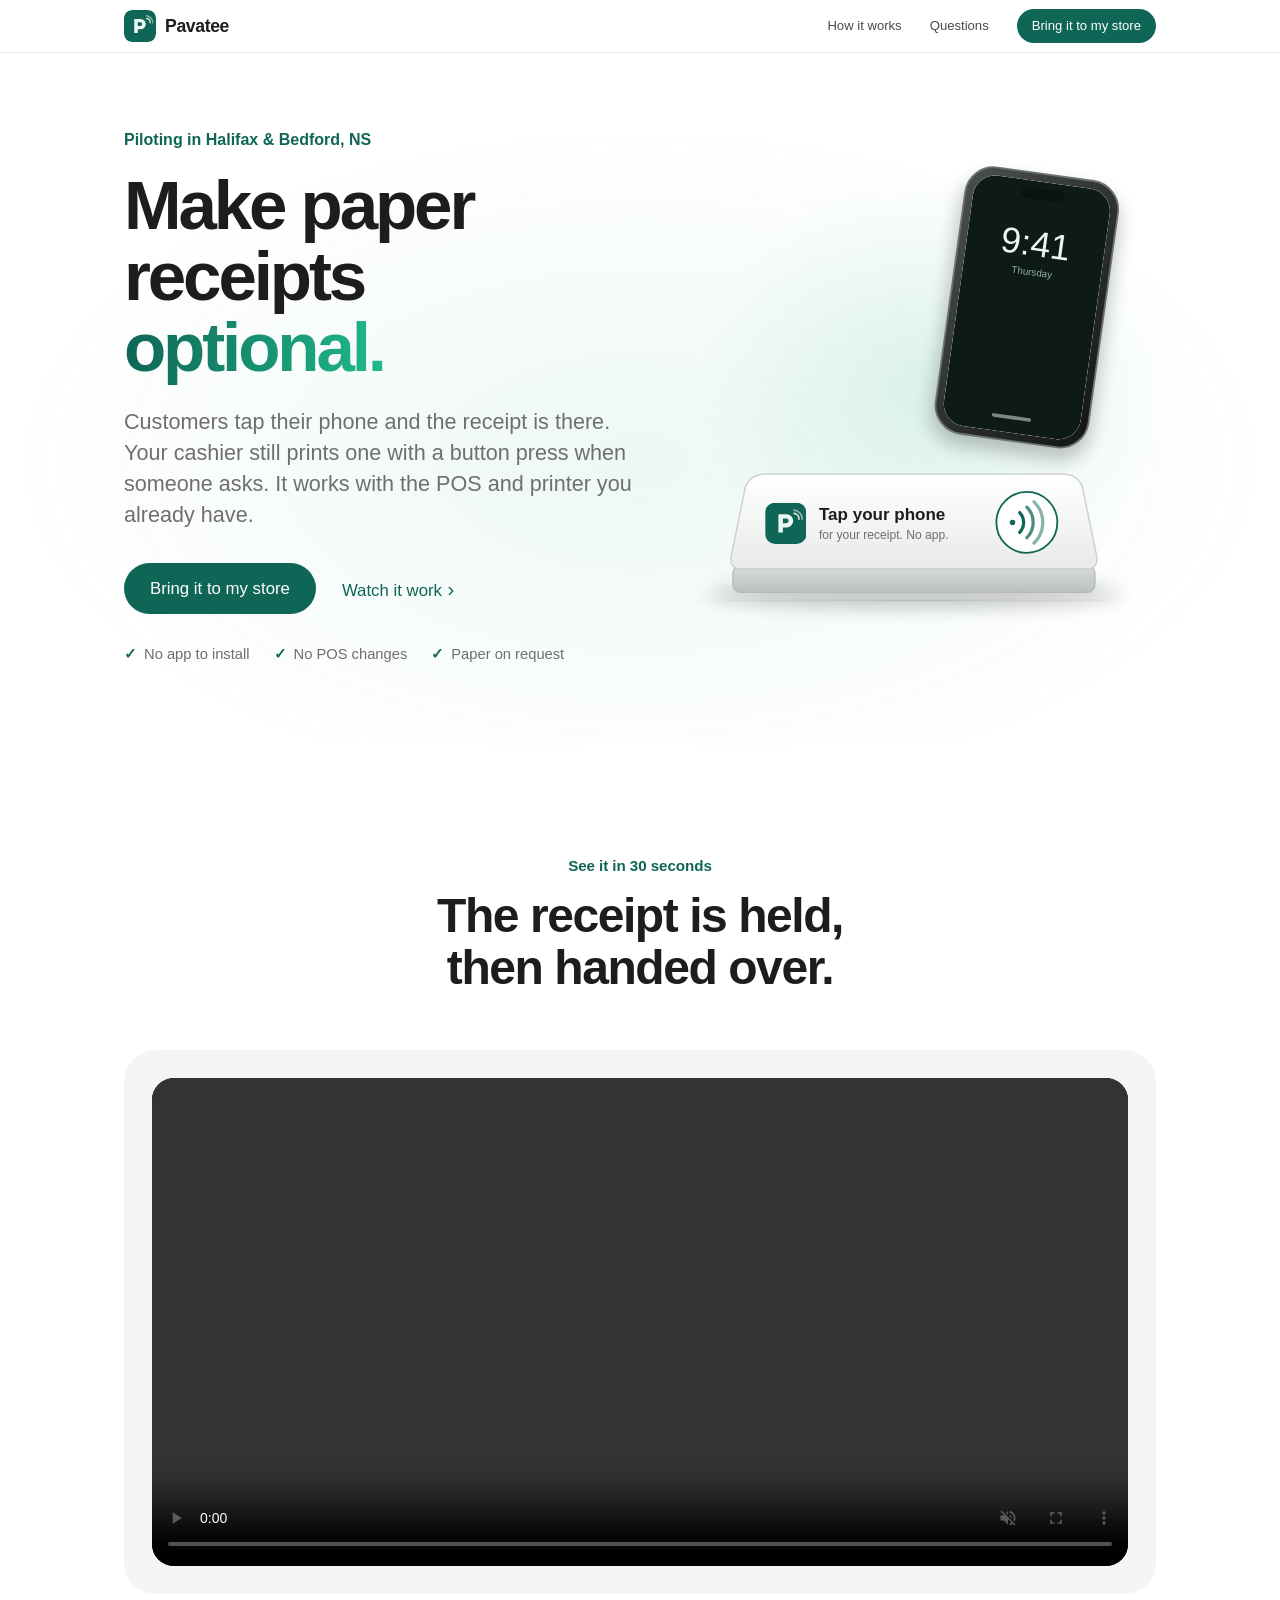
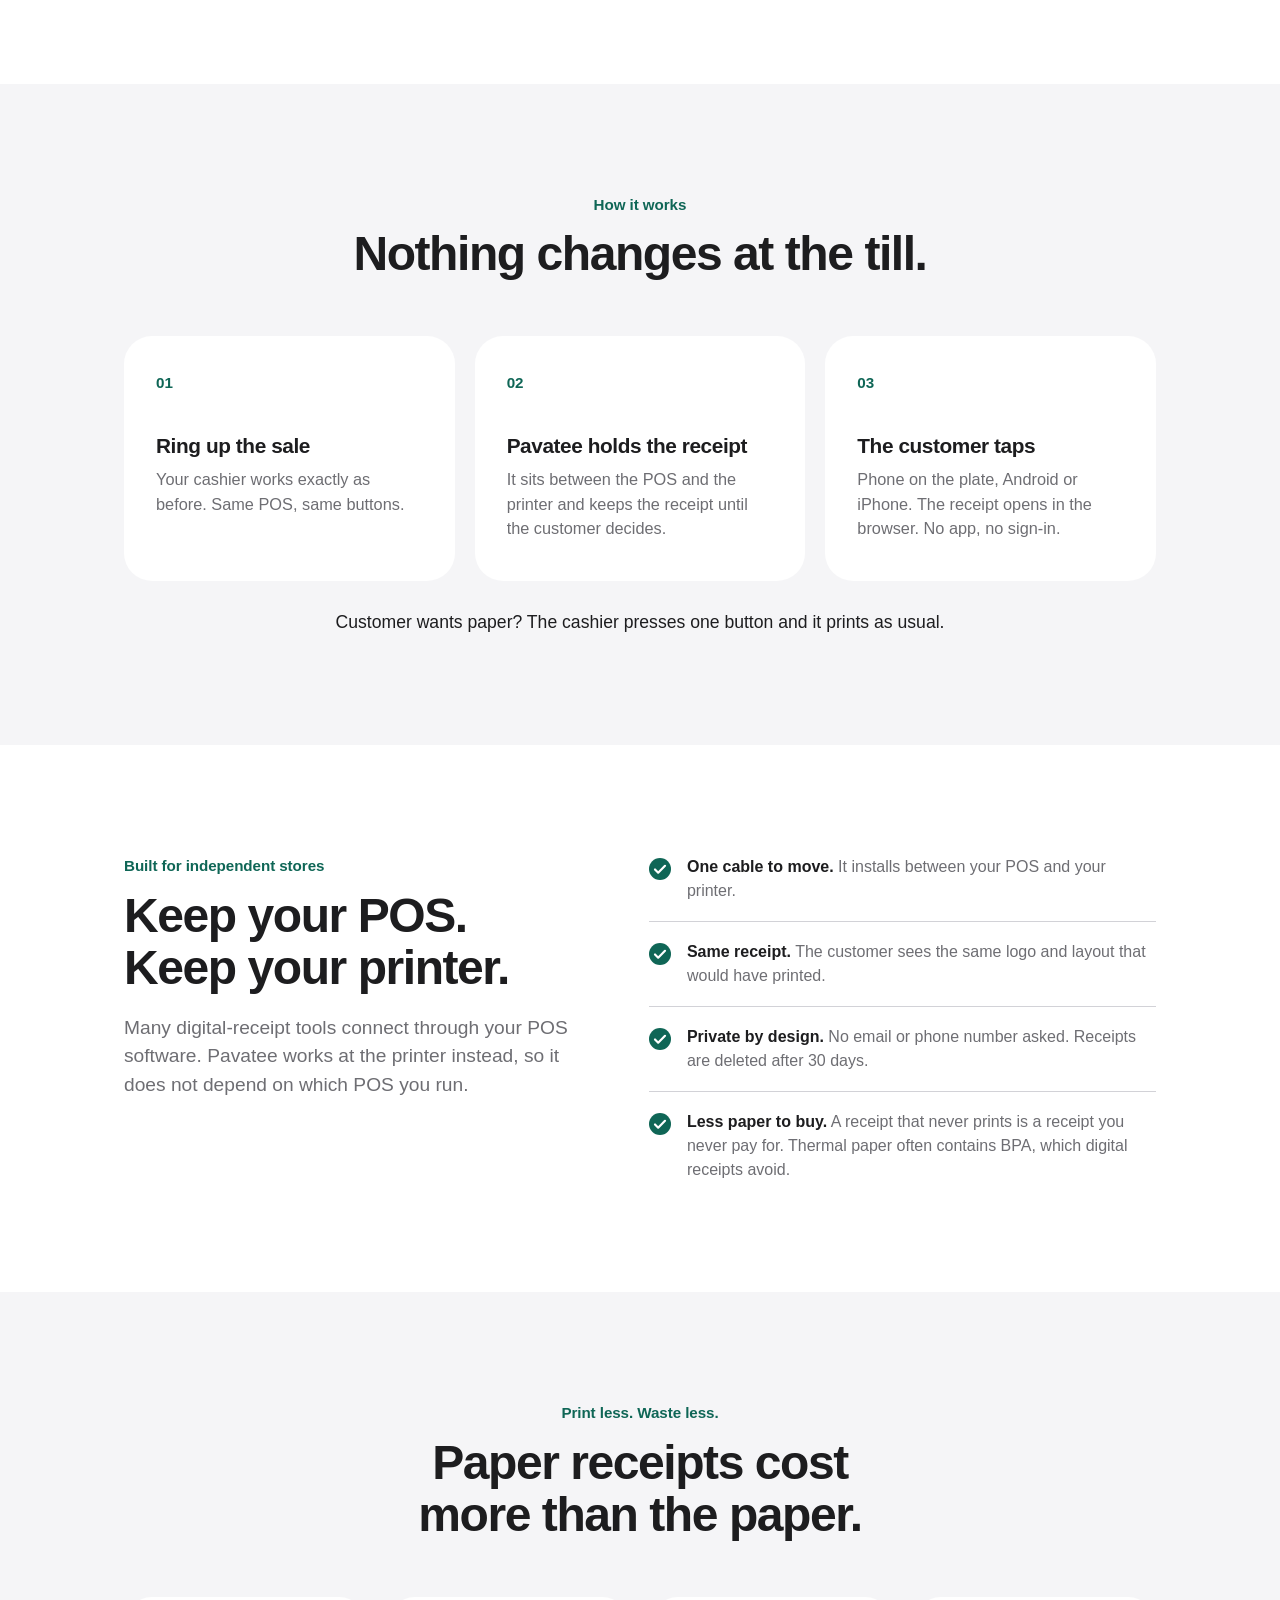
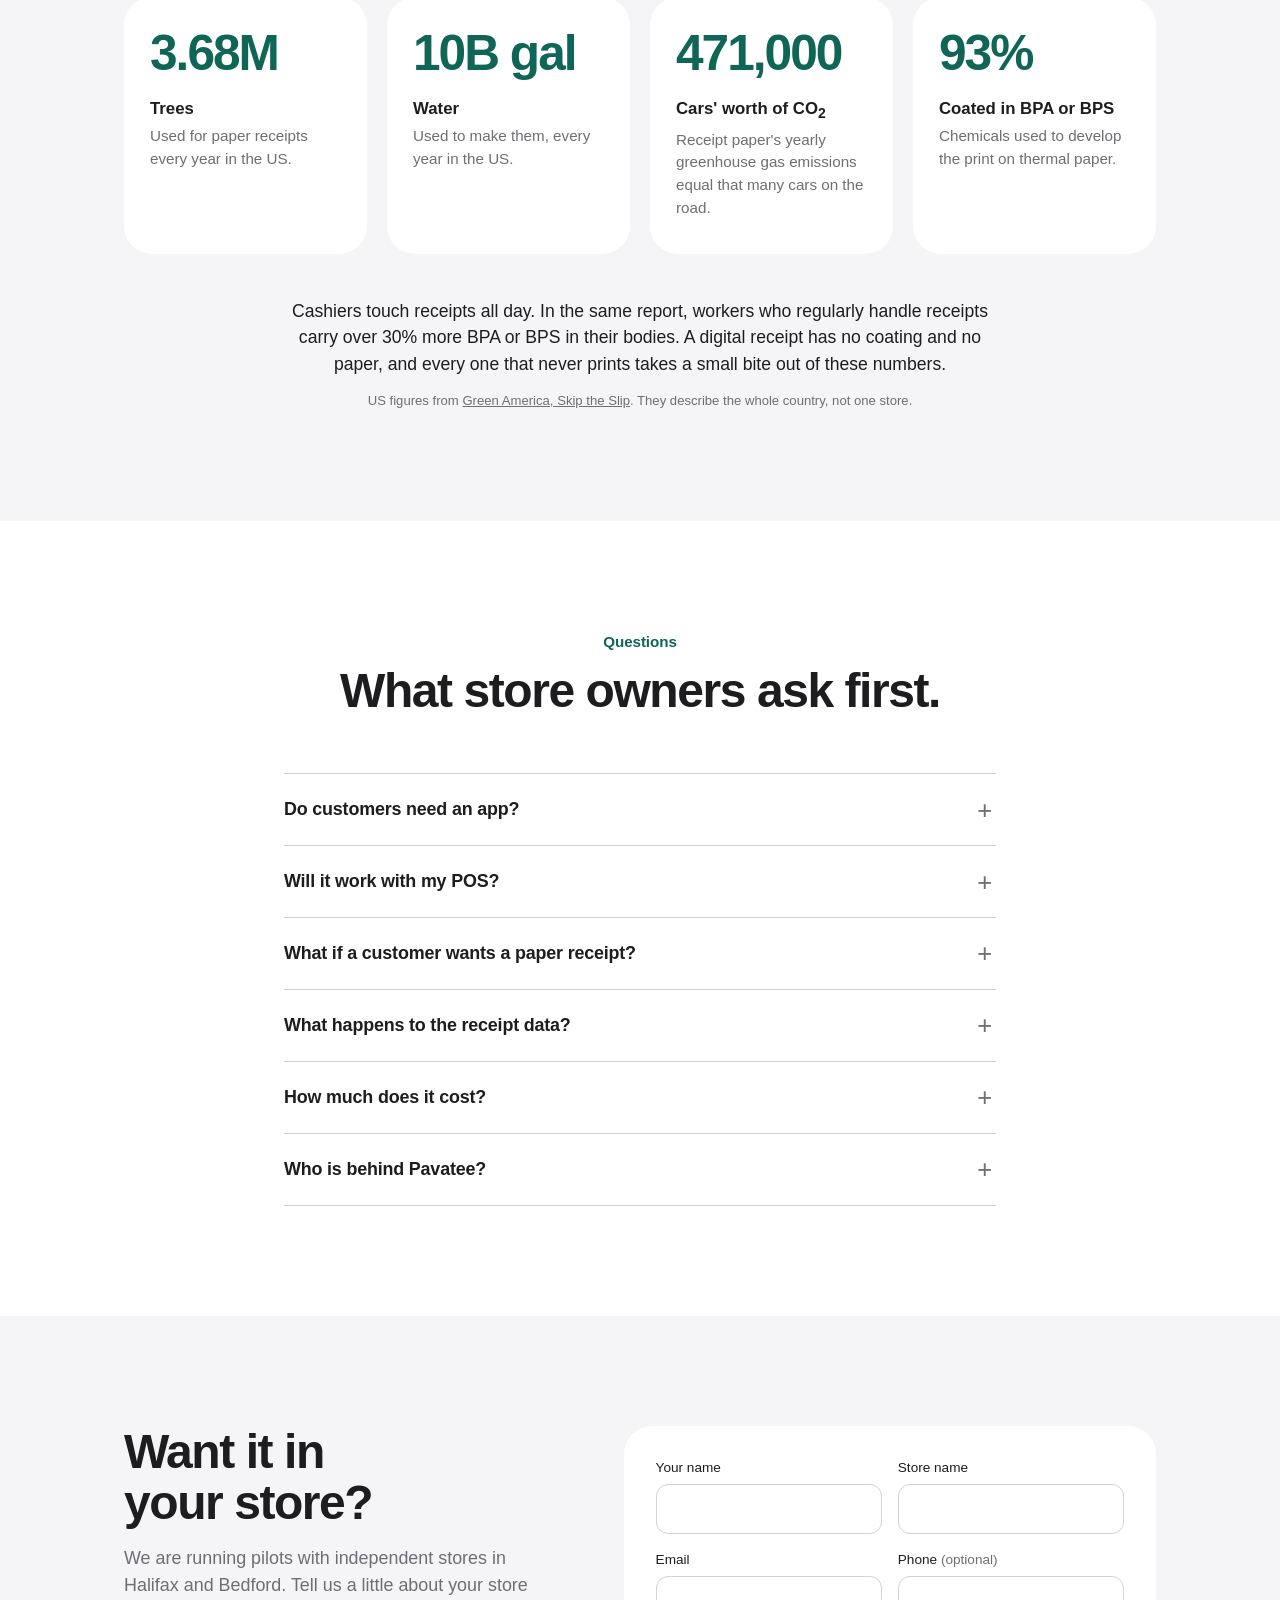
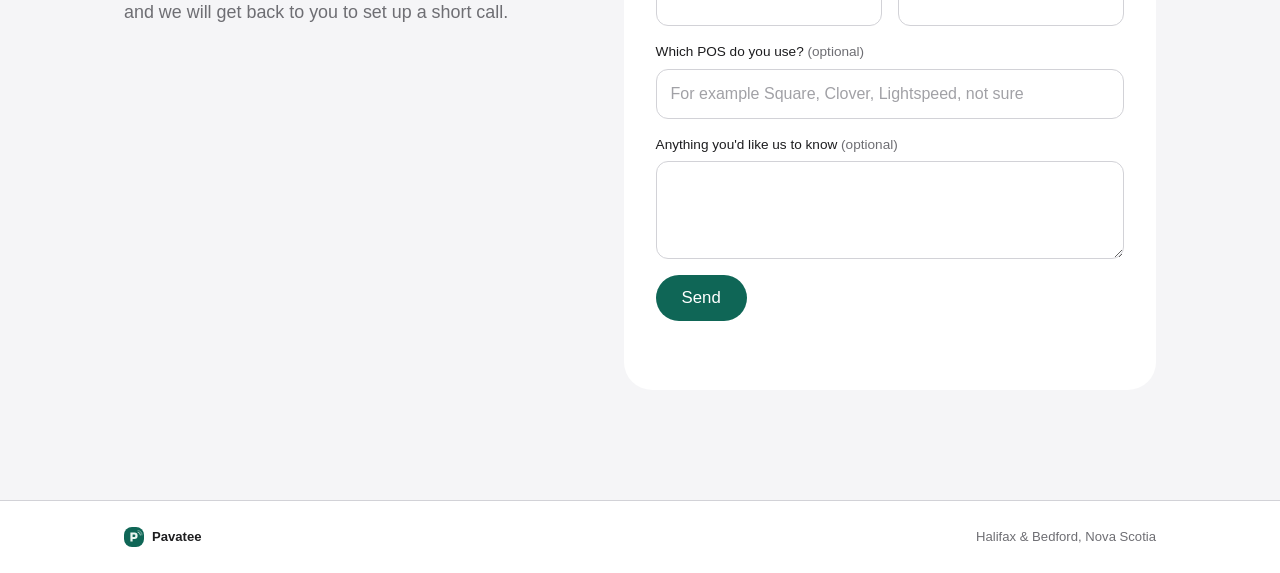
==== commit 64c57775: "Switch to a light, Apple-style theme White and soft-grey sections, translucent top bar, tile-style s" ====
--- a/index.html
+++ b/index.html
@@ -5,7 +5,7 @@
 <meta name="viewport" content="width=device-width, initial-scale=1.0">
 <title>Pavatee — Digital receipts for any POS</title>
 <meta name="description" content="Pavatee lets customers tap their phone for a digital receipt at any store, on any point-of-sale system. No app. No POS changes.">
-<meta name="theme-color" content="#08130f">
+<meta name="theme-color" content="#ffffff">
 <link rel="icon" type="image/svg+xml" href="assets/logo.svg">
 <link rel="stylesheet" href="style.css">
 </head>
@@ -30,7 +30,7 @@
 <section class="hero" id="top">
   <div class="wrap wrap--wide hero-grid">
     <div class="hero-copy">
-      <p class="eyebrow"><span class="dot" aria-hidden="true"></span>Piloting in Halifax &amp; Bedford, NS</p>
+      <p class="eyebrow">Piloting in Halifax &amp; Bedford, NS</p>
       <h1>Make paper receipts <em>optional.</em></h1>
       <p class="hero-sub">Customers tap their phone and the receipt is there. Your cashier still prints one with a button press when someone asks. It works with the POS and printer you already have.</p>
       <div class="hero-actions">
@@ -48,25 +48,25 @@
       <svg viewBox="0 0 540 520" xmlns="http://www.w3.org/2000/svg" role="img" aria-label="A phone taps the Pavatee tap plate and a digital receipt appears on its screen.">
         <defs>
           <radialGradient id="glow" cx="50%" cy="50%" r="50%">
-            <stop offset="0" stop-color="#2ee59d" stop-opacity="0.26"/>
-            <stop offset="1" stop-color="#2ee59d" stop-opacity="0"/>
+            <stop offset="0" stop-color="#14a37f" stop-opacity="0.12"/>
+            <stop offset="1" stop-color="#14a37f" stop-opacity="0"/>
           </radialGradient>
           <linearGradient id="padTop" x1="0" y1="0" x2="0" y2="1">
-            <stop offset="0" stop-color="#2d4a40"/>
-            <stop offset="1" stop-color="#1a2f27"/>
+            <stop offset="0" stop-color="#ffffff"/>
+            <stop offset="1" stop-color="#e8eae9"/>
           </linearGradient>
           <linearGradient id="padFront" x1="0" y1="0" x2="0" y2="1">
-            <stop offset="0" stop-color="#101f1a"/>
-            <stop offset="1" stop-color="#08120e"/>
+            <stop offset="0" stop-color="#d9dcdb"/>
+            <stop offset="1" stop-color="#bcc1bf"/>
           </linearGradient>
           <linearGradient id="phone" x1="0" y1="0" x2="1" y2="1">
-            <stop offset="0" stop-color="#34463f"/>
-            <stop offset="1" stop-color="#0b1310"/>
+            <stop offset="0" stop-color="#4a504e"/>
+            <stop offset="1" stop-color="#121514"/>
           </linearGradient>
           <linearGradient id="edge" x1="0" y1="0" x2="1" y2="0">
-            <stop offset="0" stop-color="#4ade80" stop-opacity="0"/>
-            <stop offset="0.5" stop-color="#4ade80" stop-opacity="0.4"/>
-            <stop offset="1" stop-color="#4ade80" stop-opacity="0"/>
+            <stop offset="0" stop-color="#1d1d1f" stop-opacity="0"/>
+            <stop offset="0.5" stop-color="#1d1d1f" stop-opacity="0.12"/>
+            <stop offset="1" stop-color="#1d1d1f" stop-opacity="0"/>
           </linearGradient>
           <filter id="soft" x="-30%" y="-30%" width="160%" height="180%"><feGaussianBlur stdDeviation="10"/></filter>
         </defs>
@@ -75,31 +75,31 @@
 
         <!-- counter edge + shadow under the pad -->
         <rect x="0" y="486" width="540" height="2" fill="url(#edge)"/>
-        <ellipse cx="270" cy="478" rx="230" ry="16" fill="#000" opacity="0.55" filter="url(#soft)"/>
+        <ellipse cx="270" cy="480" rx="230" ry="16" fill="#000" opacity="0.2" filter="url(#soft)"/>
 
         <!-- tap pad: thick slab seen from above-front -->
         <g class="hp-pad">
-          <rect x="68" y="448" width="404" height="30" rx="9" fill="url(#padFront)" stroke="#2a4a3e" stroke-width="1.5"/>
-          <path d="M104 346 H436 Q452 346 458 360 L474 438 Q476 452 462 452 H78 Q64 452 66 438 L82 360 Q88 346 104 346 Z" fill="url(#padTop)" stroke="#3d6454" stroke-width="1.5"/>
-          <path d="M106 349 H434" stroke="#5a8b79" stroke-width="1.5" opacity="0.55" stroke-linecap="round"/>
+          <rect x="68" y="448" width="404" height="30" rx="9" fill="url(#padFront)" stroke="#b4b9b7" stroke-width="1.5"/>
+          <path d="M104 346 H436 Q452 346 458 360 L474 438 Q476 452 462 452 H78 Q64 452 66 438 L82 360 Q88 346 104 346 Z" fill="url(#padTop)" stroke="#c9cdcb" stroke-width="1.5"/>
+          <path d="M106 349 H434" stroke="#ffffff" stroke-width="1.5" opacity="0.9" stroke-linecap="round"/>
 
           <image href="assets/logo.svg" x="104" y="378" width="46" height="46"/>
-          <text x="164" y="397" fill="#eaf6f1" font-size="19" font-weight="700">Tap your phone</text>
-          <text x="164" y="418" fill="#a7cbbd" font-size="13.5">for your receipt. No app.</text>
+          <text x="164" y="397" fill="#1d1d1f" font-size="19" font-weight="650">Tap your phone</text>
+          <text x="164" y="418" fill="#6e6e73" font-size="13.5">for your receipt. No app.</text>
 
           <!-- tap target -->
-          <circle class="hp-target-glow" cx="396" cy="400" r="46" fill="#4ade80" opacity="0" filter="url(#soft)"/>
-          <circle cx="396" cy="400" r="34" fill="#0d1b16" stroke="#4ade80" stroke-width="2" opacity="0.9"/>
-          <g class="hp-nfc" stroke="#4ade80" stroke-width="3.6" fill="none" stroke-linecap="round">
+          <circle class="hp-target-glow" cx="396" cy="400" r="46" fill="#14a37f" opacity="0" filter="url(#soft)"/>
+          <circle cx="396" cy="400" r="34" fill="#ffffff" stroke="#0f6656" stroke-width="2"/>
+          <g class="hp-nfc" stroke="#0f6656" stroke-width="3.6" fill="none" stroke-linecap="round">
             <path d="M388 389 a16 16 0 0 1 0 22"/>
             <path d="M396 383 a24 24 0 0 1 0 34" opacity="0.75"/>
             <path d="M404 377 a32 32 0 0 1 0 46" opacity="0.5"/>
-            <circle cx="380" cy="400" r="3" fill="#4ade80" stroke="none"/>
+            <circle cx="380" cy="400" r="3" fill="#0f6656" stroke="none"/>
           </g>
         </g>
 
         <!-- ripples when the phone touches -->
-        <g fill="none" stroke="#4ade80" stroke-width="3">
+        <g fill="none" stroke="#14a37f" stroke-width="3">
           <circle class="hp-ripple r1" cx="396" cy="400" r="34"/>
           <circle class="hp-ripple r2" cx="396" cy="400" r="34"/>
         </g>
@@ -107,13 +107,13 @@
         <!-- phone: moves down onto the target, then lifts -->
         <g class="hp-phone-move">
           <g transform="translate(310 10) rotate(8 86 150)">
-            <rect x="-4" y="8" width="180" height="304" rx="36" fill="#000" opacity="0.4" filter="url(#soft)"/>
-            <rect width="172" height="300" rx="32" fill="url(#phone)" stroke="#4a6a5e" stroke-width="2"/>
-            <rect x="9" y="9" width="154" height="282" rx="25" fill="#f7f6f1"/>
+            <rect x="-4" y="10" width="180" height="304" rx="36" fill="#000" opacity="0.22" filter="url(#soft)"/>
+            <rect width="172" height="300" rx="32" fill="url(#phone)" stroke="#6b716f" stroke-width="2"/>
+            <rect x="9" y="9" width="154" height="282" rx="25" fill="#ffffff"/>
 
             <!-- receipt screen (shown after the tap) -->
             <g class="hp-receipt">
-              <rect x="9" y="9" width="154" height="282" rx="25" fill="#f7f6f1"/>
+              <rect x="9" y="9" width="154" height="282" rx="25" fill="#f5f5f7"/>
               <rect x="18" y="38" width="136" height="22" rx="8" fill="#eaf3ee" stroke="#cfe0d8"/>
               <text x="86" y="53" fill="#0f6656" font-size="10" font-weight="700" text-anchor="middle">Your digital receipt</text>
               <rect x="18" y="68" width="136" height="214" rx="6" fill="#ffffff" stroke="#e5e3d6"/>
@@ -155,6 +155,7 @@
           </g>
         </g>
       </svg>
+    </div>
   </div>
 </section>
 
--- a/style.css
+++ b/style.css
@@ -1,102 +1,100 @@
 :root {
-  --night: #08130f;
-  --night-2: #0d1d17;
+  --ink: #1d1d1f;
+  --ink-soft: #6e6e73;
   --brand: #0f6656;
   --brand-dark: #0a4a3f;
-  --mint: #4ade80;
-  --mint-soft: #bff3d4;
-  --ink: #14201c;
-  --ink-soft: #4a5853;
-  --paper: #f7f6f1;
-  --paper-alt: #eeede4;
-  --border: #dedcce;
+  --accent: #14a37f;
+  --paper: #ffffff;
+  --paper-alt: #f5f5f7;
+  --border: #d2d2d7;
   --max: 760px;
 }
 
 * { box-sizing: border-box; }
 
-html { scroll-behavior: smooth; scroll-padding-top: 76px; }
+html { scroll-behavior: smooth; scroll-padding-top: 64px; }
 
 body {
   margin: 0;
-  font-family: Inter, ui-sans-serif, system-ui, -apple-system, "Segoe UI", Roboto, Helvetica, Arial, sans-serif;
+  font-family: -apple-system, BlinkMacSystemFont, "SF Pro Display", "SF Pro Text", Inter, "Segoe UI", Roboto, Helvetica, Arial, sans-serif;
   color: var(--ink);
   background: var(--paper);
-  line-height: 1.6;
+  line-height: 1.5;
   -webkit-font-smoothing: antialiased;
 }
 
 .wrap { max-width: var(--max); margin: 0 auto; padding: 0 24px; }
 .wrap--wide { max-width: 1080px; }
 
-h1, h2, h3 { line-height: 1.12; letter-spacing: -0.025em; color: var(--ink); margin: 0; }
-h2 { font-size: clamp(1.75rem, 3.6vw, 2.4rem); font-weight: 750; }
-h3 { font-size: 1.2rem; font-weight: 700; }
+h1, h2, h3 { line-height: 1.08; letter-spacing: -0.03em; color: var(--ink); margin: 0; text-wrap: balance; }
+h2 { font-size: clamp(2rem, 4.6vw, 3rem); font-weight: 700; }
+h3 { font-size: 1.3rem; font-weight: 650; letter-spacing: -0.02em; }
 p { color: var(--ink-soft); margin: 0 0 1rem; }
-a { color: var(--brand-dark); }
+a { color: var(--brand); }
 
 .kicker {
-  margin: 0 0 14px;
-  font-size: 0.8rem;
-  font-weight: 700;
-  letter-spacing: 0.12em;
-  text-transform: uppercase;
+  margin: 0 0 12px;
+  font-size: 0.95rem;
+  font-weight: 600;
+  letter-spacing: -0.005em;
   color: var(--brand);
 }
 
-/* Header (floats over the dark hero) */
+/* Header: translucent bar, like a product site */
 
 .site-header {
-  position: absolute;
+  position: fixed;
   top: 0; left: 0; right: 0;
   z-index: 10;
+  background: rgba(255, 255, 255, 0.78);
+  -webkit-backdrop-filter: saturate(180%) blur(20px);
+  backdrop-filter: saturate(180%) blur(20px);
+  border-bottom: 1px solid rgba(0, 0, 0, 0.08);
 }
 
 .header-inner {
   display: flex;
   align-items: center;
   justify-content: space-between;
-  padding-top: 20px;
-  padding-bottom: 20px;
-}
-
-.brand { display: flex; align-items: center; gap: 10px; text-decoration: none; }
+  height: 52px;
+}
+
+.brand { display: flex; align-items: center; gap: 9px; text-decoration: none; }
 .brand-mark { display: block; border-radius: 8px; }
-.logo { font-weight: 750; font-size: 1.25rem; letter-spacing: -0.02em; color: #fff; }
+.logo { font-weight: 650; font-size: 1.1rem; letter-spacing: -0.02em; color: var(--ink); }
 
 .nav { display: flex; align-items: center; gap: 28px; }
 
 .nav-link {
-  font-size: 0.92rem;
-  font-weight: 550;
+  font-size: 0.82rem;
   text-decoration: none;
-  color: #c6dcd3;
-}
-.nav-link:hover { color: #fff; }
+  color: var(--ink);
+  opacity: 0.8;
+}
+.nav-link:hover { opacity: 1; }
 
 .nav-cta {
-  font-size: 0.9rem;
-  font-weight: 700;
+  font-size: 0.82rem;
+  font-weight: 500;
   text-decoration: none;
-  color: var(--night);
-  background: var(--mint);
-  padding: 9px 18px;
+  color: #fff;
+  background: var(--brand);
+  padding: 7px 15px;
   border-radius: 999px;
   white-space: nowrap;
 }
-.nav-cta:hover { background: var(--mint-soft); }
+.nav-cta:hover { background: var(--brand-dark); }
 
 @media (max-width: 640px) { .nav-link { display: none; } }
 
-/* Hero */
+/* Hero: centered headline, product shot below */
 
 .hero {
   position: relative;
   background:
-    radial-gradient(900px 520px at 78% 38%, rgba(46, 229, 157, 0.10), transparent 70%),
-    linear-gradient(180deg, var(--night) 0%, var(--night-2) 100%);
-  color: #e6f2ec;
-  padding: 140px 0 96px;
+    radial-gradient(900px 480px at 50% 62%, rgba(20, 163, 127, 0.08), transparent 70%),
+    #fff;
+  padding: 128px 0 80px;
   overflow: hidden;
 }
 
@@ -108,105 +106,122 @@
 }
 
 .eyebrow {
-  display: inline-flex;
-  align-items: center;
-  gap: 10px;
-  margin: 0 0 24px;
-  padding: 7px 14px;
-  font-size: 0.82rem;
+  margin: 0 0 18px;
+  font-size: 1rem;
   font-weight: 600;
-  color: var(--mint-soft);
-  background: rgba(74, 222, 128, 0.10);
-  border: 1px solid rgba(74, 222, 128, 0.28);
-  border-radius: 999px;
-}
-.eyebrow .dot { width: 8px; height: 8px; border-radius: 50%; background: var(--mint); box-shadow: 0 0 10px var(--mint); }
+  color: var(--brand);
+}
 
 .hero h1 {
-  color: #fff;
-  font-size: clamp(2.5rem, 5.6vw, 4rem);
-  font-weight: 800;
-  letter-spacing: -0.035em;
+  font-size: clamp(2.6rem, 5.4vw, 4.4rem);
+  font-weight: 700;
+  letter-spacing: -0.045em;
+  line-height: 1.03;
   margin-bottom: 22px;
 }
-.hero h1 em { font-style: normal; color: var(--mint); }
+.hero h1 em {
+  font-style: normal;
+  background: linear-gradient(90deg, #0f6656 0%, #1fb98c 100%);
+  -webkit-background-clip: text;
+  background-clip: text;
+  -webkit-text-fill-color: transparent;
+  color: var(--brand);
+}
 
 .hero-sub {
-  color: #b5cbc2;
-  font-size: 1.15rem;
+  color: var(--ink-soft);
+  font-size: clamp(1.1rem, 2.1vw, 1.35rem);
+  line-height: 1.45;
   max-width: 520px;
-  margin: 0 0 34px;
-}
-
-.hero-actions { display: flex; flex-wrap: wrap; gap: 12px; }
+  margin: 0 0 30px;
+}
+
+.hero-actions { display: flex; flex-wrap: wrap; gap: 8px 22px; align-items: center; }
 
 .hero-points {
   display: flex;
   flex-wrap: wrap;
-  gap: 8px 22px;
+  gap: 6px 24px;
   list-style: none;
   padding: 0;
-  margin: 30px 0 0;
-  font-size: 0.9rem;
-  color: #93b0a4;
-}
-.hero-points li::before { content: "\2713"; color: var(--mint); font-weight: 800; margin-right: 8px; }
-
-.hero-visual svg { width: 100%; height: auto; display: block; max-width: 520px; margin: 0 auto; font-family: inherit; }
-
-/* Hero animation: phone taps the pad, the receipt appears (7s loop) */
-
-.hp-phone-move { animation: hp-move 7s cubic-bezier(0.45, 0, 0.25, 1) infinite; }
-.hp-receipt    { animation: hp-receipt 7s linear infinite; }
-.hp-lock       { animation: hp-lock 7s linear infinite; }
-.hp-target-glow { animation: hp-glow 7s ease-in-out infinite; }
-.hp-nfc         { animation: hp-nfc 7s ease-in-out infinite; }
+  margin: 26px 0 0;
+  font-size: 0.92rem;
+  color: var(--ink-soft);
+}
+.hero-points li::before { content: "\2713"; color: var(--brand); font-weight: 700; margin-right: 7px; }
+
+.hero-visual svg { width: 100%; height: auto; display: block; max-width: 560px; margin: 0 auto; font-family: inherit; overflow: visible; }
+
+/* Hero animation (7s loop): the phone is brought in from the side, held just above the
+   target and tapped lightly twice, shows the receipt, then is taken away. Like a hand,
+   not a drop. */
+
+.hp-phone-move {
+  transform-box: fill-box;
+  transform-origin: 50% 100%;
+  animation: hp-move 7s linear infinite;
+}
+.hp-receipt     { animation: hp-receipt 7s linear infinite; }
+.hp-lock        { animation: hp-lock 7s linear infinite; }
+.hp-target-glow { animation: hp-glow 7s ease-out infinite; }
+.hp-nfc         { animation: hp-nfc 7s linear infinite; }
 .hp-ripple { opacity: 0; transform-box: fill-box; transform-origin: center; animation: hp-ripple 7s ease-out infinite; }
 .hp-ripple.r2 { animation-delay: 0.35s; }
 
 @keyframes hp-move {
-  0%        { transform: translate(14px, -40px); opacity: 0; }
-  8%        { transform: translate(14px, -26px); opacity: 1; }
-  26%       { transform: translate(14px, -26px); }
-  40%, 82%  { transform: translate(14px, 66px); opacity: 1; }
-  94%       { transform: translate(14px, -26px); opacity: 1; }
-  100%      { transform: translate(14px, -40px); opacity: 0; }
+  0%    { transform: translate(120px, 70px) rotate(24deg); opacity: 0; animation-timing-function: ease-out; }
+  8%    { transform: translate(104px, 62px) rotate(22deg); opacity: 1; animation-timing-function: cubic-bezier(0.3, 0, 0.2, 1); }
+  26%   { transform: translate(18px, 40px) rotate(15deg);  animation-timing-function: ease-in-out; }
+  /* two light taps */
+  31%   { transform: translate(18px, 54px) rotate(14deg);  animation-timing-function: ease-in-out; }
+  35%   { transform: translate(18px, 40px) rotate(15deg);  animation-timing-function: ease-in-out; }
+  40%   { transform: translate(18px, 54px) rotate(14deg);  animation-timing-function: ease-in-out; }
+  46%   { transform: translate(18px, 48px) rotate(14deg); }
+  70%   { transform: translate(18px, 48px) rotate(14deg);  animation-timing-function: cubic-bezier(0.5, 0, 0.7, 0.4); }
+  86%   { transform: translate(104px, 62px) rotate(22deg); opacity: 1; animation-timing-function: ease-in; }
+  96%   { transform: translate(120px, 70px) rotate(24deg); opacity: 0; }
+  100%  { transform: translate(120px, 70px) rotate(24deg); opacity: 0; }
 }
 
 @keyframes hp-receipt {
   0%, 44%   { opacity: 0; }
-  50%, 88%  { opacity: 1; }
-  94%, 100% { opacity: 0; }
+  49%, 94%  { opacity: 1; }
+  98%, 100% { opacity: 0; }
 }
 
 @keyframes hp-lock {
   0%, 44%   { opacity: 1; }
-  50%, 88%  { opacity: 0; }
-  94%, 100% { opacity: 1; }
+  49%, 94%  { opacity: 0; }
+  98%, 100% { opacity: 1; }
 }
 
 @keyframes hp-glow {
-  0%, 36%   { opacity: 0; }
-  44%       { opacity: 0.75; }
-  62%       { opacity: 0.25; }
-  82%, 100% { opacity: 0; }
+  0%, 29%   { opacity: 0; }
+  31%       { opacity: 0.8; }
+  35%       { opacity: 0.35; }
+  40%       { opacity: 0.85; }
+  66%       { opacity: 0.2; }
+  76%, 100% { opacity: 0; }
 }
 
 @keyframes hp-nfc {
-  0%, 100% { opacity: 0.7; }
-  42%, 60% { opacity: 1; }
+  0%, 29%   { opacity: 0.7; }
+  31%, 66%  { opacity: 1; }
+  76%, 100% { opacity: 0.7; }
 }
 
 @keyframes hp-ripple {
-  0%, 40%   { opacity: 0; transform: scale(1); }
-  42%       { opacity: 0.7; transform: scale(1); }
-  66%, 100% { opacity: 0; transform: scale(2.3); }
+  0%, 29.5% { opacity: 0; transform: scale(1); }
+  31%       { opacity: 0.8; transform: scale(1); }
+  52%, 100% { opacity: 0; transform: scale(2.4); }
 }
 
 @media (max-width: 860px) {
-  .hero { padding: 112px 0 64px; }
+  .hero { padding: 100px 0 48px; text-align: center; }
   .hero-grid { grid-template-columns: 1fr; gap: 28px; }
-  .hero-visual { max-width: 420px; margin: 0 auto; }
+  .hero-sub { margin-left: auto; margin-right: auto; }
+  .hero-actions, .hero-points { justify-content: center; }
+  .hero-visual { max-width: 440px; margin: 0 auto; }
 }
 
 /* Buttons */
@@ -214,33 +229,34 @@
 .btn {
   display: inline-block;
   text-decoration: none;
-  font-weight: 700;
-  font-size: 1rem;
-  padding: 14px 28px;
+  font-weight: 500;
+  font-size: 1.05rem;
+  padding: 13px 26px;
   border-radius: 999px;
-  transition: transform 0.12s ease, background 0.12s ease;
-}
-.btn:hover { transform: translateY(-1px); }
-
-.btn-primary { background: var(--mint); color: var(--night); }
-.btn-primary:hover { background: var(--mint-soft); }
-
-.btn-ghost {
-  color: #fff;
-  border: 1.5px solid rgba(255, 255, 255, 0.35);
-  padding: 12.5px 26px;
-}
-.btn-ghost:hover { background: rgba(255, 255, 255, 0.08); }
+  transition: background 0.15s ease, transform 0.15s ease;
+}
+
+.btn-primary { background: var(--brand); color: #fff; }
+.btn-primary:hover { background: var(--brand-dark); }
+
+/* Text-style secondary action, like "Learn more >" */
+.btn-ghost { color: var(--brand); padding: 13px 4px; }
+.btn-ghost::after { content: " \203A"; font-size: 1.2em; }
+.btn-ghost:hover { text-decoration: underline; }
 
 /* Sections */
 
-.section { padding: 96px 0; }
-.section-head { margin-bottom: 40px; max-width: 640px; }
-
-.section.watch { background: var(--paper); padding-bottom: 72px; }
+.section { padding: 110px 0; }
+.section-head { margin: 0 auto 56px; max-width: 720px; text-align: center; }
+
+.section.watch { background: #fff; padding-bottom: 90px; }
 .section.how { background: var(--paper-alt); }
-
-/* Steps: editorial columns, no icon cards */
+.section.fit { background: #fff; }
+.section.eco { background: var(--paper-alt); }
+.section.faq { background: #fff; }
+.section.pilot { background: var(--paper-alt); }
+
+/* Steps: three soft tiles */
 
 .steps {
   list-style: none;
@@ -248,36 +264,39 @@
   margin: 0;
   display: grid;
   grid-template-columns: repeat(3, 1fr);
-  gap: 40px;
-}
-
-.step { border-top: 2px solid var(--ink); padding-top: 20px; }
+  gap: 20px;
+}
+
+.step {
+  background: #fff;
+  border-radius: 28px;
+  padding: 36px 32px 40px;
+}
 
 .step-num {
   display: block;
-  margin-bottom: 18px;
-  font-size: 0.85rem;
-  font-weight: 700;
-  letter-spacing: 0.1em;
+  margin-bottom: 40px;
+  font-size: 0.95rem;
+  font-weight: 600;
   color: var(--brand);
 }
 
-.step h3 { margin-bottom: 8px; }
-.step p { margin: 0; }
+.step h3 { margin-bottom: 10px; }
+.step p { margin: 0; font-size: 1.02rem; }
 
 .how-note {
-  margin: 40px 0 0;
-  padding: 18px 22px;
-  background: #fff;
-  border: 1px solid var(--border);
-  border-radius: 14px;
-  font-weight: 600;
+  margin: 28px 0 0;
+  text-align: center;
+  font-size: 1.1rem;
+  font-weight: 500;
   color: var(--ink);
 }
 
 @media (max-width: 760px) {
-  .section { padding: 64px 0; }
-  .steps { grid-template-columns: 1fr; gap: 32px; }
+  .section { padding: 72px 0; }
+  .section-head { margin-bottom: 40px; }
+  .steps { grid-template-columns: 1fr; }
+  .step-num { margin-bottom: 20px; }
 }
 
 /* Fit */
@@ -285,11 +304,11 @@
 .fit-grid {
   display: grid;
   grid-template-columns: 1fr 1.1fr;
-  gap: 56px;
+  gap: 64px;
   align-items: start;
 }
 
-.lead { font-size: 1.1rem; margin-top: 18px; }
+.lead { font-size: 1.2rem; line-height: 1.5; margin-top: 20px; }
 
 .checks { list-style: none; margin: 0; padding: 0; display: grid; gap: 18px; }
 
@@ -303,52 +322,42 @@
 .checks li::before {
   content: "";
   position: absolute;
-  left: 0; top: 4px;
+  left: 0; top: 3px;
   width: 22px; height: 22px;
   border-radius: 50%;
   background: var(--brand) url("data:image/svg+xml,%3Csvg xmlns='http://www.w3.org/2000/svg' viewBox='0 0 22 22'%3E%3Cpath d='M6 11.5l3.2 3.2L16 7.8' fill='none' stroke='%23fff' stroke-width='2.2' stroke-linecap='round' stroke-linejoin='round'/%3E%3C/svg%3E") center / 22px no-repeat;
 }
-.checks strong { color: var(--ink); }
+.checks strong { color: var(--ink); font-weight: 600; }
 
 @media (max-width: 860px) { .fit-grid { grid-template-columns: 1fr; gap: 32px; } }
 
 /* Eco stats */
-
-.section.eco {
-  background:
-    radial-gradient(800px 360px at 85% 0%, rgba(46, 229, 157, 0.10), transparent 70%),
-    linear-gradient(180deg, var(--night), var(--night-2));
-}
-.section.eco h2 { color: #fff; }
-.section.eco .kicker { color: var(--mint); }
 
 .stats {
   display: grid;
   grid-template-columns: repeat(4, 1fr);
-  gap: 28px;
-}
-.stat { border-top: 1px solid rgba(255, 255, 255, 0.2); padding-top: 22px; }
+  gap: 20px;
+}
+.stat { background: #fff; border-radius: 28px; padding: 32px 26px 34px; }
 .stat-value {
-  margin: 0 0 12px;
-  font-size: clamp(2.2rem, 4.4vw, 3.1rem);
-  font-weight: 800;
-  letter-spacing: -0.03em;
+  margin: 0 0 18px;
+  font-size: clamp(2.3rem, 4.2vw, 3.1rem);
+  font-weight: 700;
+  letter-spacing: -0.04em;
   line-height: 1;
-  color: var(--mint);
-}
-.stat-label { margin: 0; font-size: 0.95rem; color: #b5cbc2; }
-.stat-label strong { display: block; color: #fff; margin-bottom: 4px; font-size: 1rem; }
-
-.eco-note { margin: 44px 0 0; max-width: 720px; color: #cfe3da; font-size: 1.05rem; }
-.eco-source { margin: 14px 0 0; font-size: 0.82rem; color: #8aa59a; }
-.eco-source a { color: var(--mint-soft); }
+  color: var(--brand);
+}
+.stat-label { margin: 0; font-size: 0.95rem; color: var(--ink-soft); }
+.stat-label strong { display: block; color: var(--ink); margin-bottom: 4px; font-size: 1.05rem; font-weight: 600; }
+
+.eco-note { margin: 44px auto 0; max-width: 720px; text-align: center; color: var(--ink); font-size: 1.1rem; }
+.eco-source { margin: 14px auto 0; max-width: 720px; text-align: center; font-size: 0.82rem; color: var(--ink-soft); }
+.eco-source a { color: var(--ink-soft); }
 
 @media (max-width: 860px) { .stats { grid-template-columns: repeat(2, 1fr); } }
 @media (max-width: 480px) { .stats { grid-template-columns: 1fr; } }
 
 /* FAQ */
-
-.section.faq { background: var(--paper-alt); }
 
 details { border-top: 1px solid var(--border); }
 details:last-of-type { border-bottom: 1px solid var(--border); }
@@ -356,10 +365,11 @@
 summary {
   list-style: none;
   cursor: pointer;
-  padding: 20px 40px 20px 0;
+  padding: 22px 40px 22px 0;
   position: relative;
-  font-weight: 650;
-  font-size: 1.05rem;
+  font-weight: 600;
+  font-size: 1.12rem;
+  letter-spacing: -0.01em;
   color: var(--ink);
 }
 summary::-webkit-details-marker { display: none; }
@@ -368,113 +378,104 @@
   position: absolute;
   right: 4px; top: 50%;
   transform: translateY(-50%);
-  font-size: 1.5rem;
-  font-weight: 400;
-  color: var(--brand);
+  font-size: 1.6rem;
+  font-weight: 300;
+  color: var(--ink-soft);
 }
 details[open] summary::after { content: "\2212"; }
-details p { padding: 0 40px 22px 0; margin: 0; }
+details p { padding: 0 40px 24px 0; margin: 0; font-size: 1.02rem; }
 
 /* Pilot CTA */
-
-.section.pilot {
-  background:
-    radial-gradient(700px 320px at 20% 0%, rgba(46, 229, 157, 0.12), transparent 70%),
-    var(--night);
-  color: #e6f2ec;
-}
-.section.pilot h2 { color: #fff; margin-bottom: 16px; }
-.section.pilot p { color: #b5cbc2; }
 
 .pilot-grid {
   display: grid;
   grid-template-columns: 0.9fr 1.1fr;
-  gap: 56px;
+  gap: 64px;
   align-items: start;
 }
+.pilot-copy h2 { margin-bottom: 16px; }
+.pilot-copy p { font-size: 1.12rem; }
 @media (max-width: 860px) { .pilot-grid { grid-template-columns: 1fr; gap: 32px; } }
 
 .contact-form {
-  background: rgba(255, 255, 255, 0.05);
-  border: 1px solid rgba(255, 255, 255, 0.12);
-  border-radius: 18px;
-  padding: 26px;
+  background: #fff;
+  border-radius: 28px;
+  padding: 32px;
   display: grid;
   gap: 16px;
 }
 .field-row { display: grid; grid-template-columns: 1fr 1fr; gap: 16px; }
-@media (max-width: 560px) { .field-row { grid-template-columns: 1fr; } }
-
-.field { display: grid; gap: 6px; font-size: 0.85rem; font-weight: 600; color: #cfe3da; }
-.field em { font-style: normal; font-weight: 400; color: #8aa59a; }
+@media (max-width: 560px) { .field-row { grid-template-columns: 1fr; } .contact-form { padding: 22px; } }
+
+.field { display: grid; gap: 6px; font-size: 0.85rem; font-weight: 500; color: var(--ink); }
+.field em { font-style: normal; font-weight: 400; color: var(--ink-soft); }
 
 .field input, .field textarea {
   width: 100%;
   font: inherit;
   font-size: 1rem;
   font-weight: 400;
-  color: #fff;
-  background: rgba(0, 0, 0, 0.28);
-  border: 1px solid rgba(255, 255, 255, 0.16);
-  border-radius: 10px;
-  padding: 11px 13px;
-}
-.field input::placeholder { color: #6f8a7f; }
+  color: var(--ink);
+  background: #fff;
+  border: 1px solid var(--border);
+  border-radius: 12px;
+  padding: 12px 14px;
+}
+.field input::placeholder { color: #a1a1a6; }
 .field input:focus, .field textarea:focus {
-  outline: 2px solid var(--mint);
-  outline-offset: 1px;
-  border-color: transparent;
+  outline: 3px solid rgba(20, 163, 127, 0.35);
+  outline-offset: 0;
+  border-color: var(--brand);
 }
 .field textarea { resize: vertical; }
 
 .hp { position: absolute; left: -9999px; width: 1px; height: 1px; opacity: 0; }
 
 .contact-form .btn { border: 0; cursor: pointer; justify-self: start; font-family: inherit; }
-.contact-form .btn:disabled { opacity: 0.6; cursor: default; transform: none; }
-
-.form-status { margin: 0; min-height: 1.4em; font-size: 0.92rem; color: #b5cbc2; }
-.form-status.is-ok { color: var(--mint); }
-.form-status.is-error { color: #ffb4a8; }
+.contact-form .btn:disabled { opacity: 0.6; cursor: default; }
+
+.form-status { margin: 0; min-height: 1.4em; font-size: 0.92rem; color: var(--ink-soft); }
+.form-status.is-ok { color: #0a7a4f; }
+.form-status.is-error { color: #c0392b; }
 
 /* Footer */
 
-.site-footer { background: #050c09; color: #8aa59a; padding: 26px 0; font-size: 0.85rem; }
+.site-footer { background: #fff; border-top: 1px solid var(--border); color: var(--ink-soft); padding: 26px 0; font-size: 0.82rem; }
 .site-footer .wrap { display: flex; justify-content: space-between; flex-wrap: wrap; gap: 8px; }
-.footer-brand { display: flex; align-items: center; gap: 8px; color: #c6dcd3; font-weight: 600; }
+.footer-brand { display: flex; align-items: center; gap: 8px; color: var(--ink); font-weight: 600; }
 
 /* Explainer / demo video */
 
 .explainer-wrap {
-  background: linear-gradient(180deg, var(--night), var(--night-2));
-  border-radius: 22px;
-  padding: 22px;
-  box-shadow: 0 24px 60px rgba(8, 19, 15, 0.28);
+  background: var(--paper-alt);
+  border-radius: 32px;
+  padding: 28px;
 }
 
 .explainer { width: 100%; height: auto; display: block; }
 
-.demo-video { width: 100%; border-radius: 14px; display: block; background: #000; }
-
-.ex-body { fill: rgba(255, 255, 255, 0.10); stroke: #eaf6f1; stroke-width: 2; }
-.ex-screen { fill: #0a4a3f; }
-.ex-money { fill: #eaf6f1; font-size: 22px; font-weight: 700; }
-.ex-label { fill: #cfe9e0; font-size: 19px; }
-.ex-link { stroke: #eaf6f1; stroke-width: 2; stroke-dasharray: 6 6; opacity: 0.6; fill: none; }
-.ex-device { fill: #eaf6f1; }
-.ex-brand { fill: #0f6656; font-size: 20px; font-weight: 800; }
-.ex-slot { fill: #eaf6f1; opacity: 0.55; }
-.ex-packet { fill: #eaf6f1; }
-.ex-phone-body { fill: #12312b; stroke: #eaf6f1; stroke-width: 2.5; }
-.ex-phone-screen { fill: #0a4a3f; }
-.ex-line { fill: #eaf6f1; opacity: 0.7; }
-.ex-check-bg { fill: #4ade80; }
-.ex-check { fill: none; stroke: #0a4a3f; stroke-width: 3; stroke-linecap: round; stroke-linejoin: round; }
-.ex-waves path { fill: none; stroke: #eaf6f1; stroke-width: 4; stroke-linecap: round; }
-.ex-caption { fill: #ffffff; font-size: 22px; font-weight: 700; opacity: 0; }
+.demo-video { width: 100%; border-radius: 22px; display: block; background: #000; }
+
+.ex-body { fill: #fff; stroke: var(--ink); stroke-width: 2; }
+.ex-screen { fill: var(--ink); }
+.ex-money { fill: #fff; font-size: 22px; font-weight: 700; }
+.ex-label { fill: var(--ink-soft); font-size: 19px; }
+.ex-link { stroke: #86868b; stroke-width: 2; stroke-dasharray: 6 6; opacity: 0.7; fill: none; }
+.ex-device { fill: var(--brand); }
+.ex-brand { fill: #fff; font-size: 20px; font-weight: 700; }
+.ex-slot { fill: var(--ink); opacity: 0.35; }
+.ex-packet { fill: var(--accent); }
+.ex-phone-body { fill: var(--ink); stroke: var(--ink); stroke-width: 2.5; }
+.ex-phone-screen { fill: #fff; }
+.ex-line { fill: var(--ink); opacity: 0.7; }
+.ex-check-bg { fill: var(--accent); }
+.ex-check { fill: none; stroke: #fff; stroke-width: 3; stroke-linecap: round; stroke-linejoin: round; }
+.ex-waves path { fill: none; stroke: var(--brand); stroke-width: 4; stroke-linecap: round; }
+.ex-caption { fill: var(--ink); font-size: 22px; font-weight: 600; opacity: 0; }
 
 /* One 16s loop: 4 scenes of 4s each */
 .ex-packet  { opacity: 0; animation: ex-packet 16s linear infinite; }
-.ex-led     { fill: #7d8b86; animation: ex-led 16s linear infinite; }
+.ex-led     { fill: #c7c7cc; animation: ex-led 16s linear infinite; }
 .ex-phone   { opacity: 0; animation: ex-phone 16s ease-in-out infinite; }
 .ex-phone-receipt { opacity: 0; animation: ex-receipt 16s linear infinite; }
 .ex-waves   { opacity: 0; animation: ex-waves 16s linear infinite; }
@@ -491,10 +492,10 @@
 }
 
 @keyframes ex-led {
-  0%, 22%   { fill: #7d8b86; }
-  26%, 70%  { fill: #ffd166; }
-  76%, 96%  { fill: #4ade80; }
-  100%      { fill: #7d8b86; }
+  0%, 22%   { fill: #c7c7cc; }
+  26%, 70%  { fill: #ffc83d; }
+  76%, 96%  { fill: #30d158; }
+  100%      { fill: #c7c7cc; }
 }
 
 @keyframes ex-phone {
@@ -526,18 +527,18 @@
 
 @media (prefers-reduced-motion: reduce) {
   .ex-packet, .ex-led, .ex-phone, .ex-phone-receipt, .ex-waves, .ex-c1, .ex-c2, .ex-c3, .ex-c4,
-  .hp-phone-move, .hp-receipt, .hp-lock, .hp-target-glow, .hp-nfc, .hp-ripple { animation: none; }
-  .hp-phone-move { transform: translate(14px, 66px); }
+  .hp-phone-move, .hp-pad, .hp-receipt, .hp-lock, .hp-target-glow, .hp-nfc, .hp-ripple { animation: none; }
+  .hp-phone-move { transform: translate(18px, 48px) rotate(14deg); }
   .hp-receipt { opacity: 1; }
   .hp-lock { opacity: 0; }
   .ex-phone { opacity: 1; transform: translateY(18px); }
   .ex-phone-receipt { opacity: 1; }
-  .ex-led { fill: #4ade80; }
+  .ex-led { fill: #30d158; }
   .ex-c4 { opacity: 1; }
   html { scroll-behavior: auto; }
 }
 
 @media (max-width: 640px) {
   .ex-caption { font-size: 26px; }
-  .explainer-wrap { padding: 10px; border-radius: 16px; }
-}
+  .explainer-wrap { padding: 12px; border-radius: 22px; }
+}
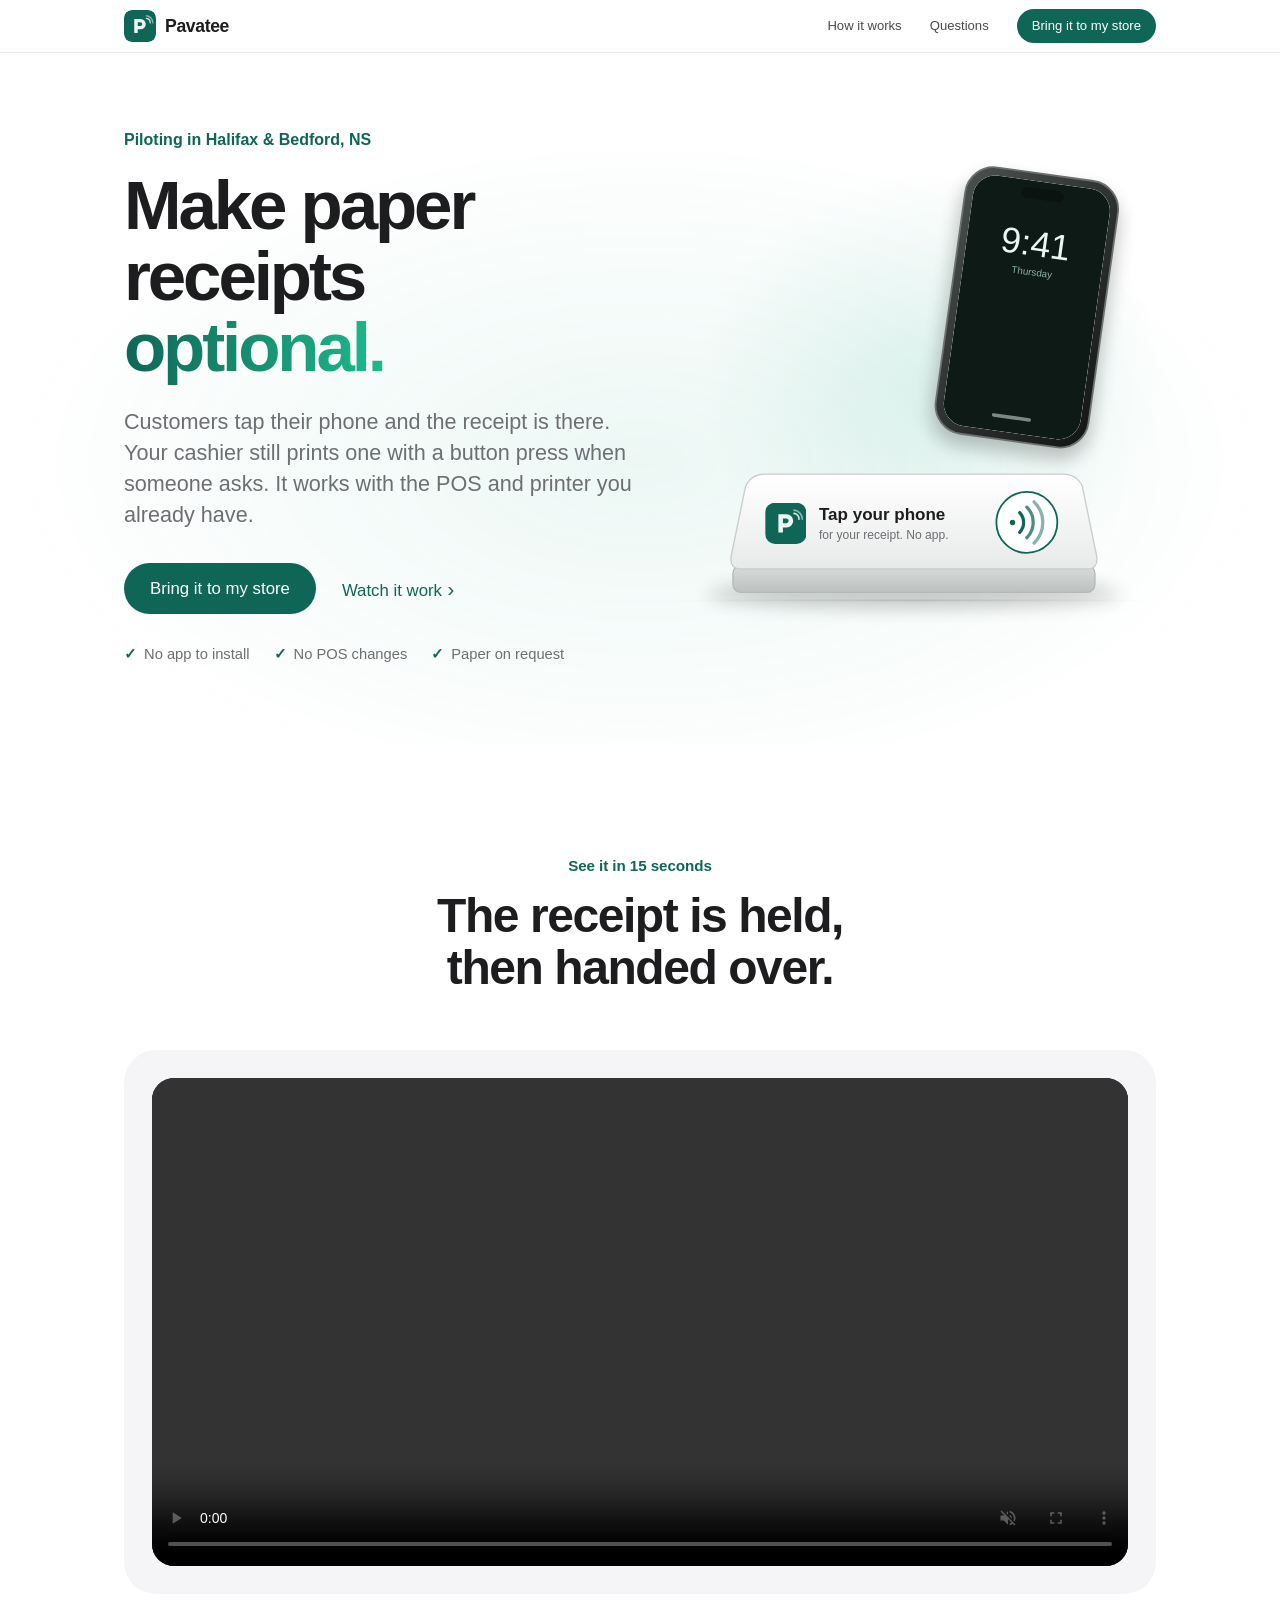
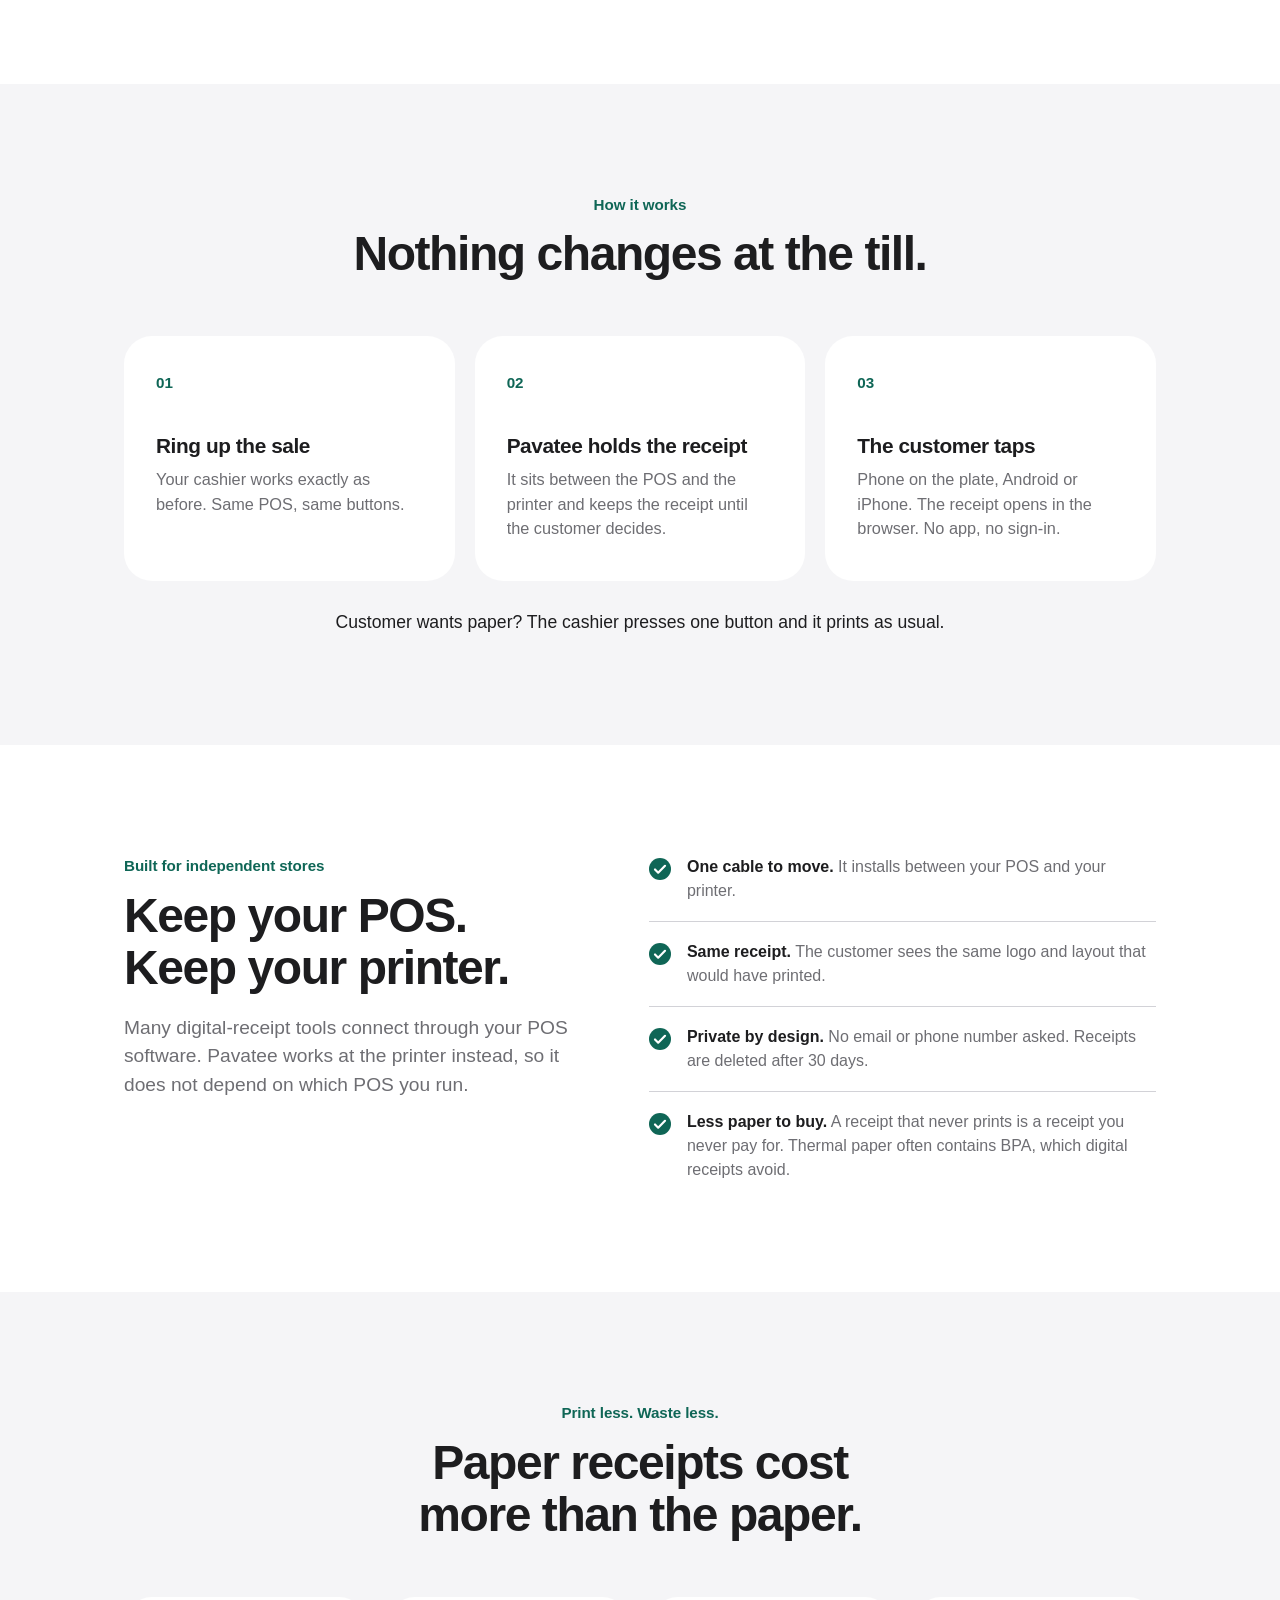
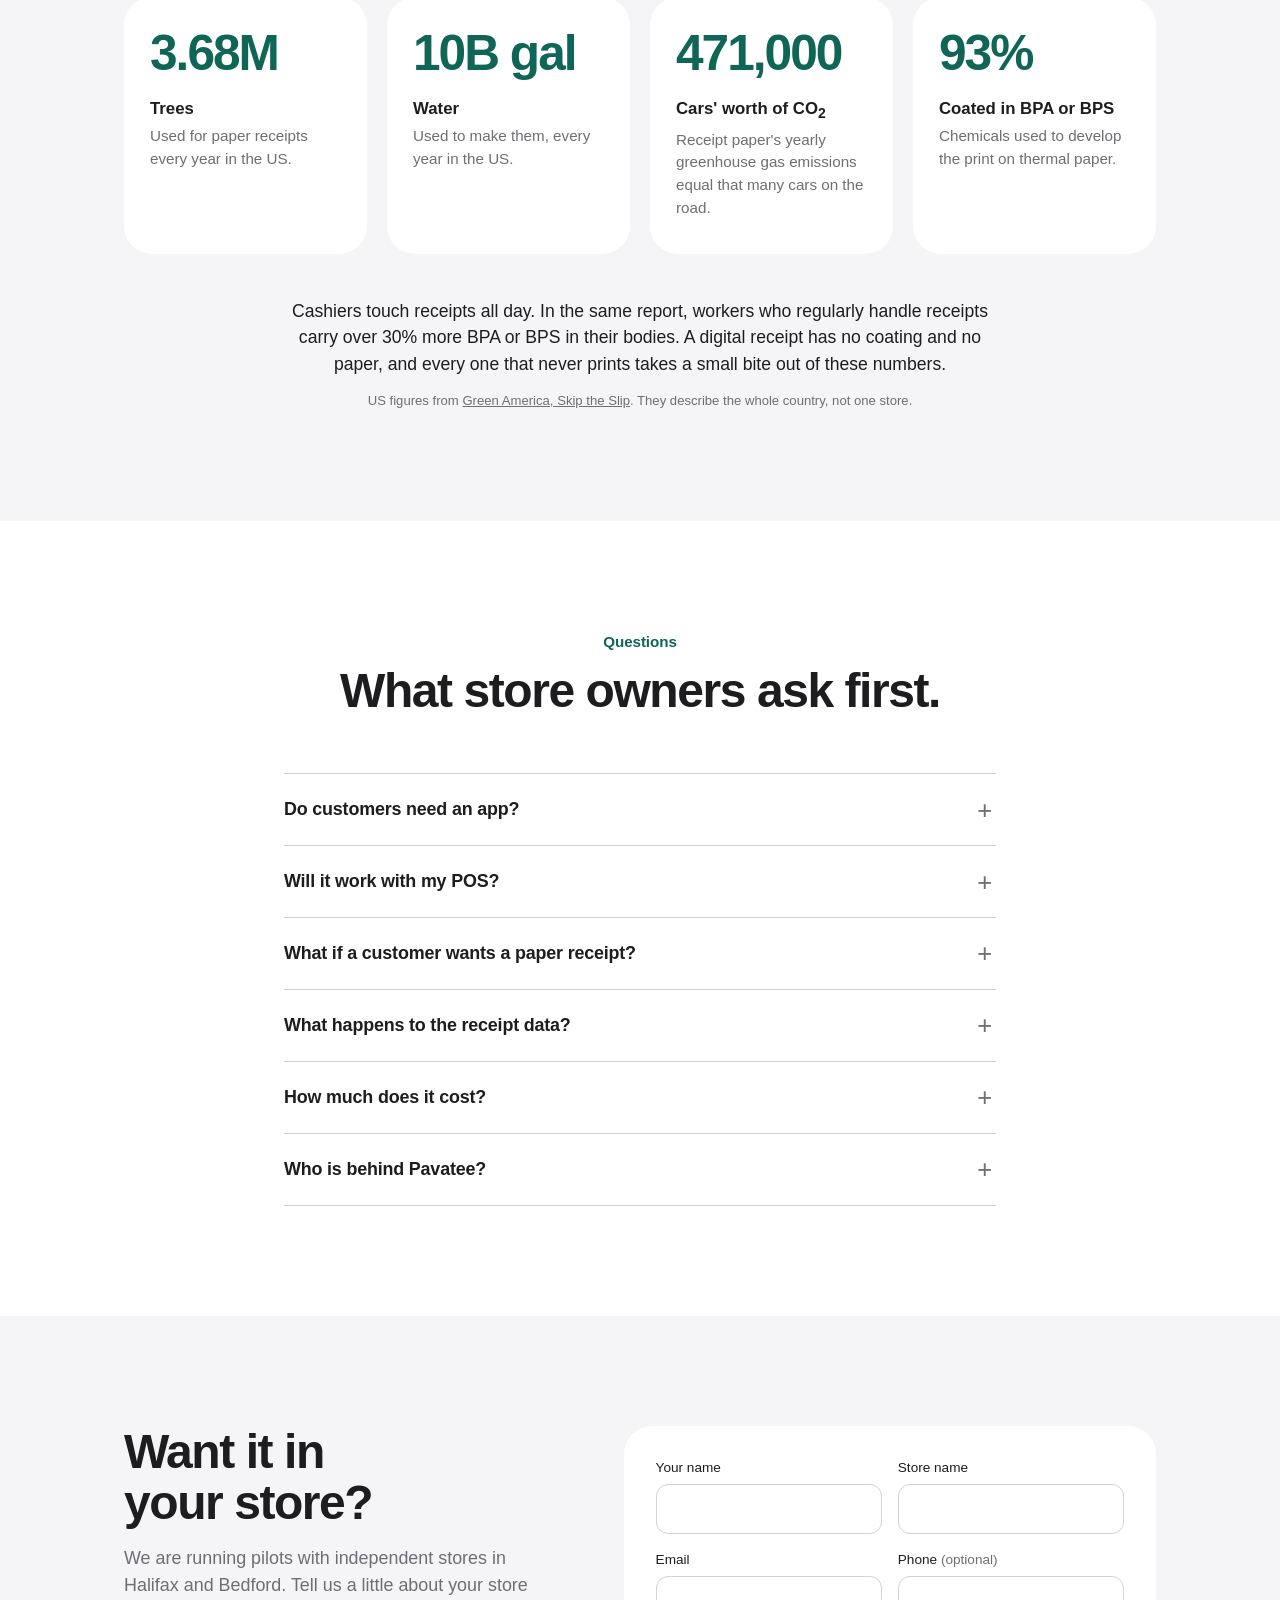
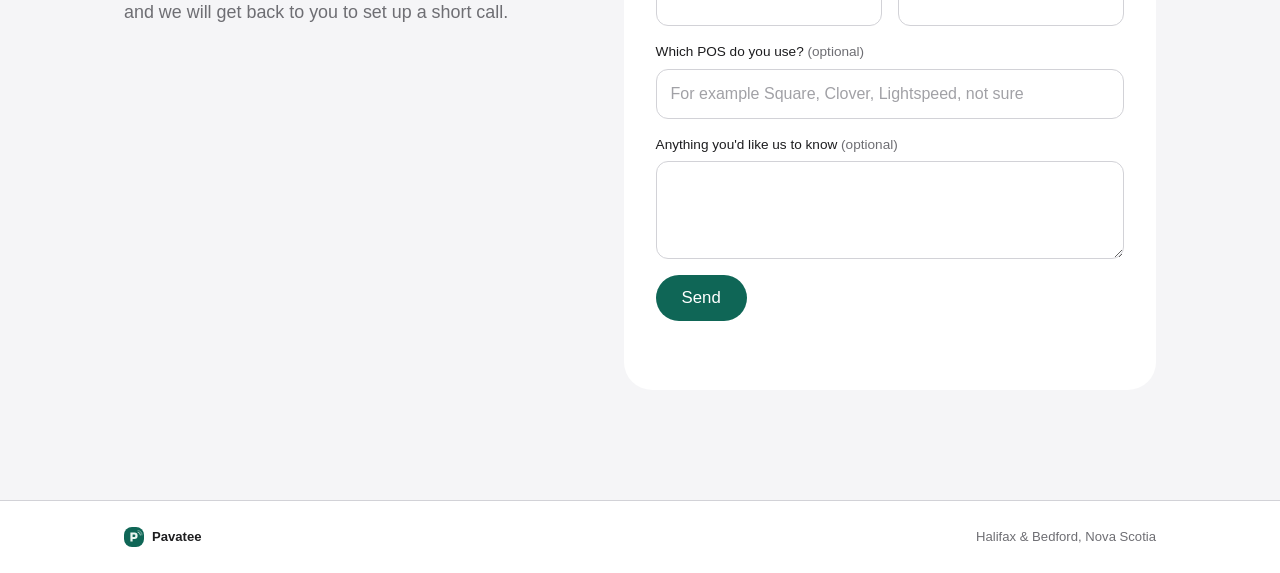
==== commit d961c632: "Replace the demo video with a 15-second version New green explainer (about 14.6 s, 240 KB) using the" ====
--- a/index.html
+++ b/index.html
@@ -163,7 +163,7 @@
 <section class="section watch" id="watch">
   <div class="wrap wrap--wide">
     <div class="section-head">
-      <p class="kicker">See it in 30 seconds</p>
+      <p class="kicker">See it in 15 seconds</p>
       <h2>The receipt is held, then handed over.</h2>
     </div>
     <div class="explainer-wrap" id="demo-video">
@@ -371,10 +371,11 @@
 (function () {
   var slot = document.getElementById('demo-video');
   if (!slot || !window.fetch) return;
-  fetch('assets/demo.mp4', { method: 'HEAD' }).then(function (r) {
+  var src = 'assets/demo.mp4?v=2';   // bump the number when the video is replaced
+  fetch(src, { method: 'HEAD' }).then(function (r) {
     if (!r.ok) return;
     var v = document.createElement('video');
-    v.src = 'assets/demo.mp4';
+    v.src = src;
     v.controls = true;
     v.muted = true;
     v.autoplay = true;
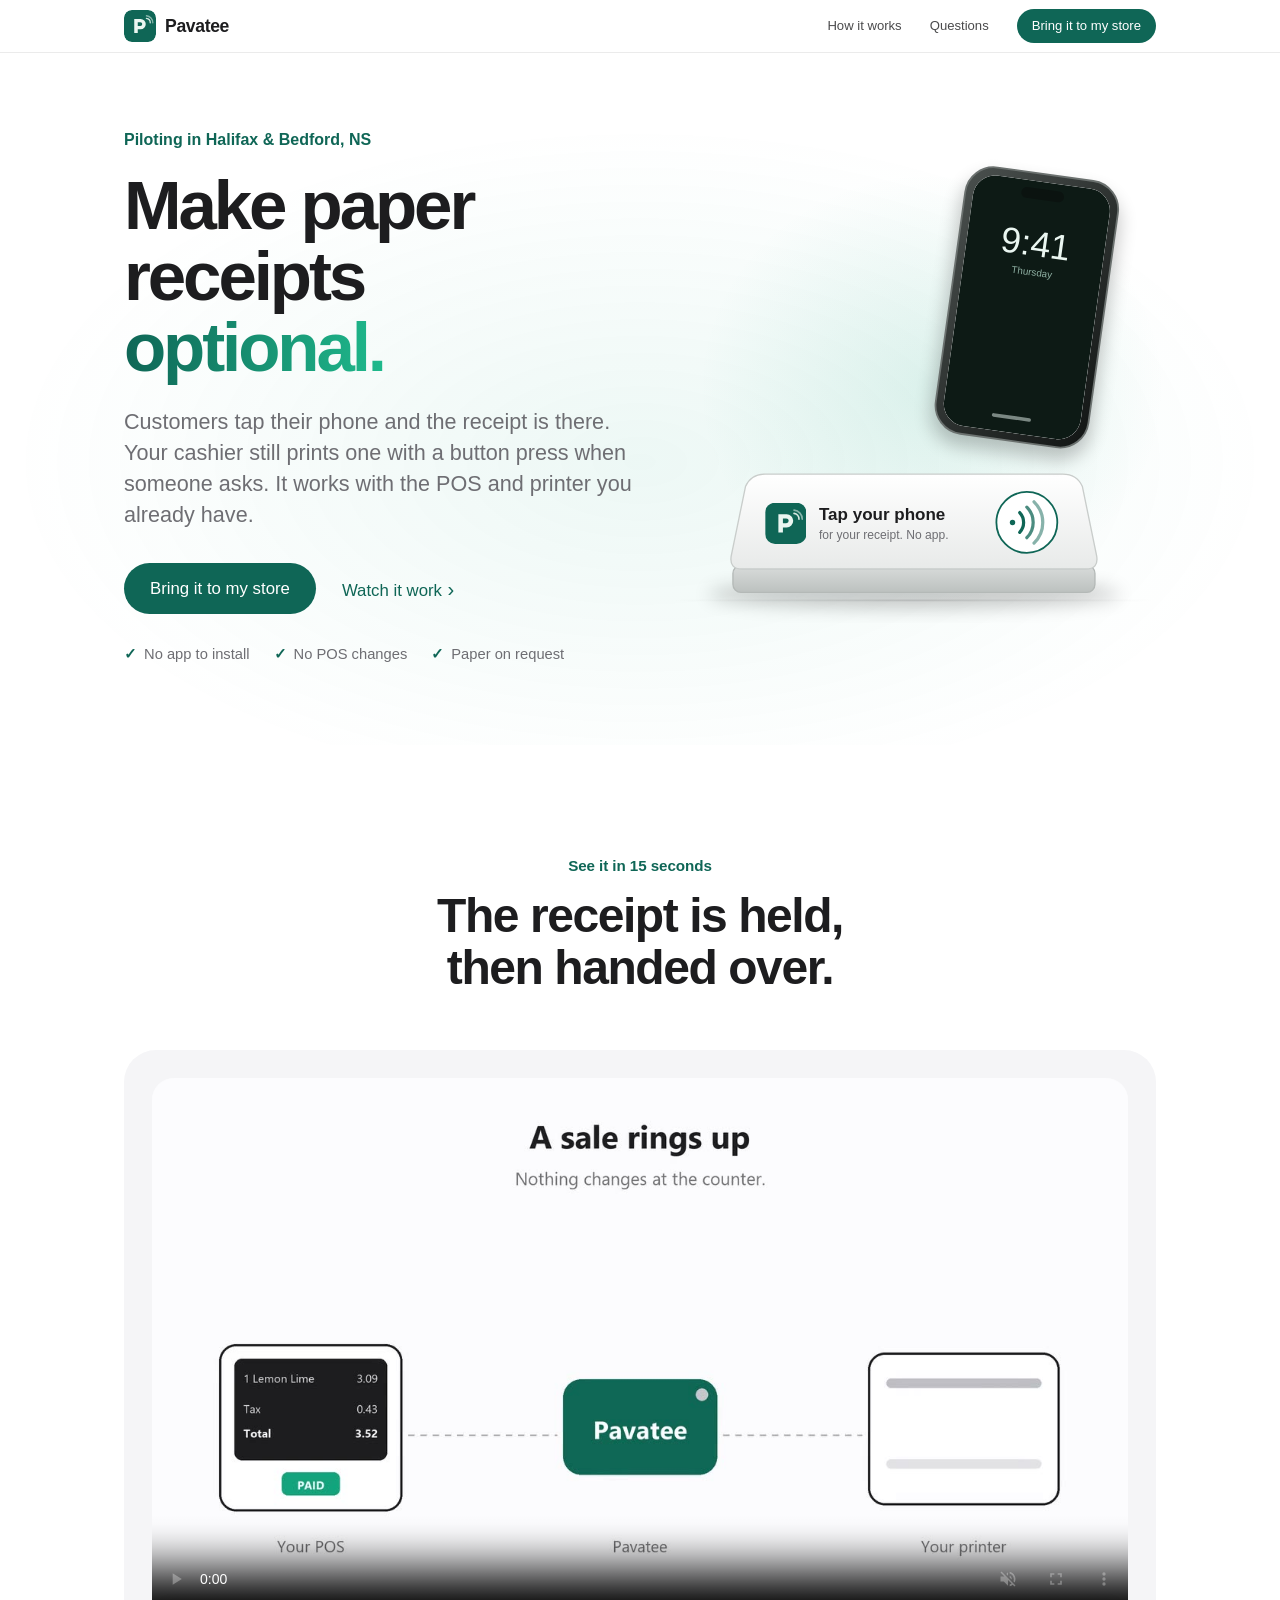
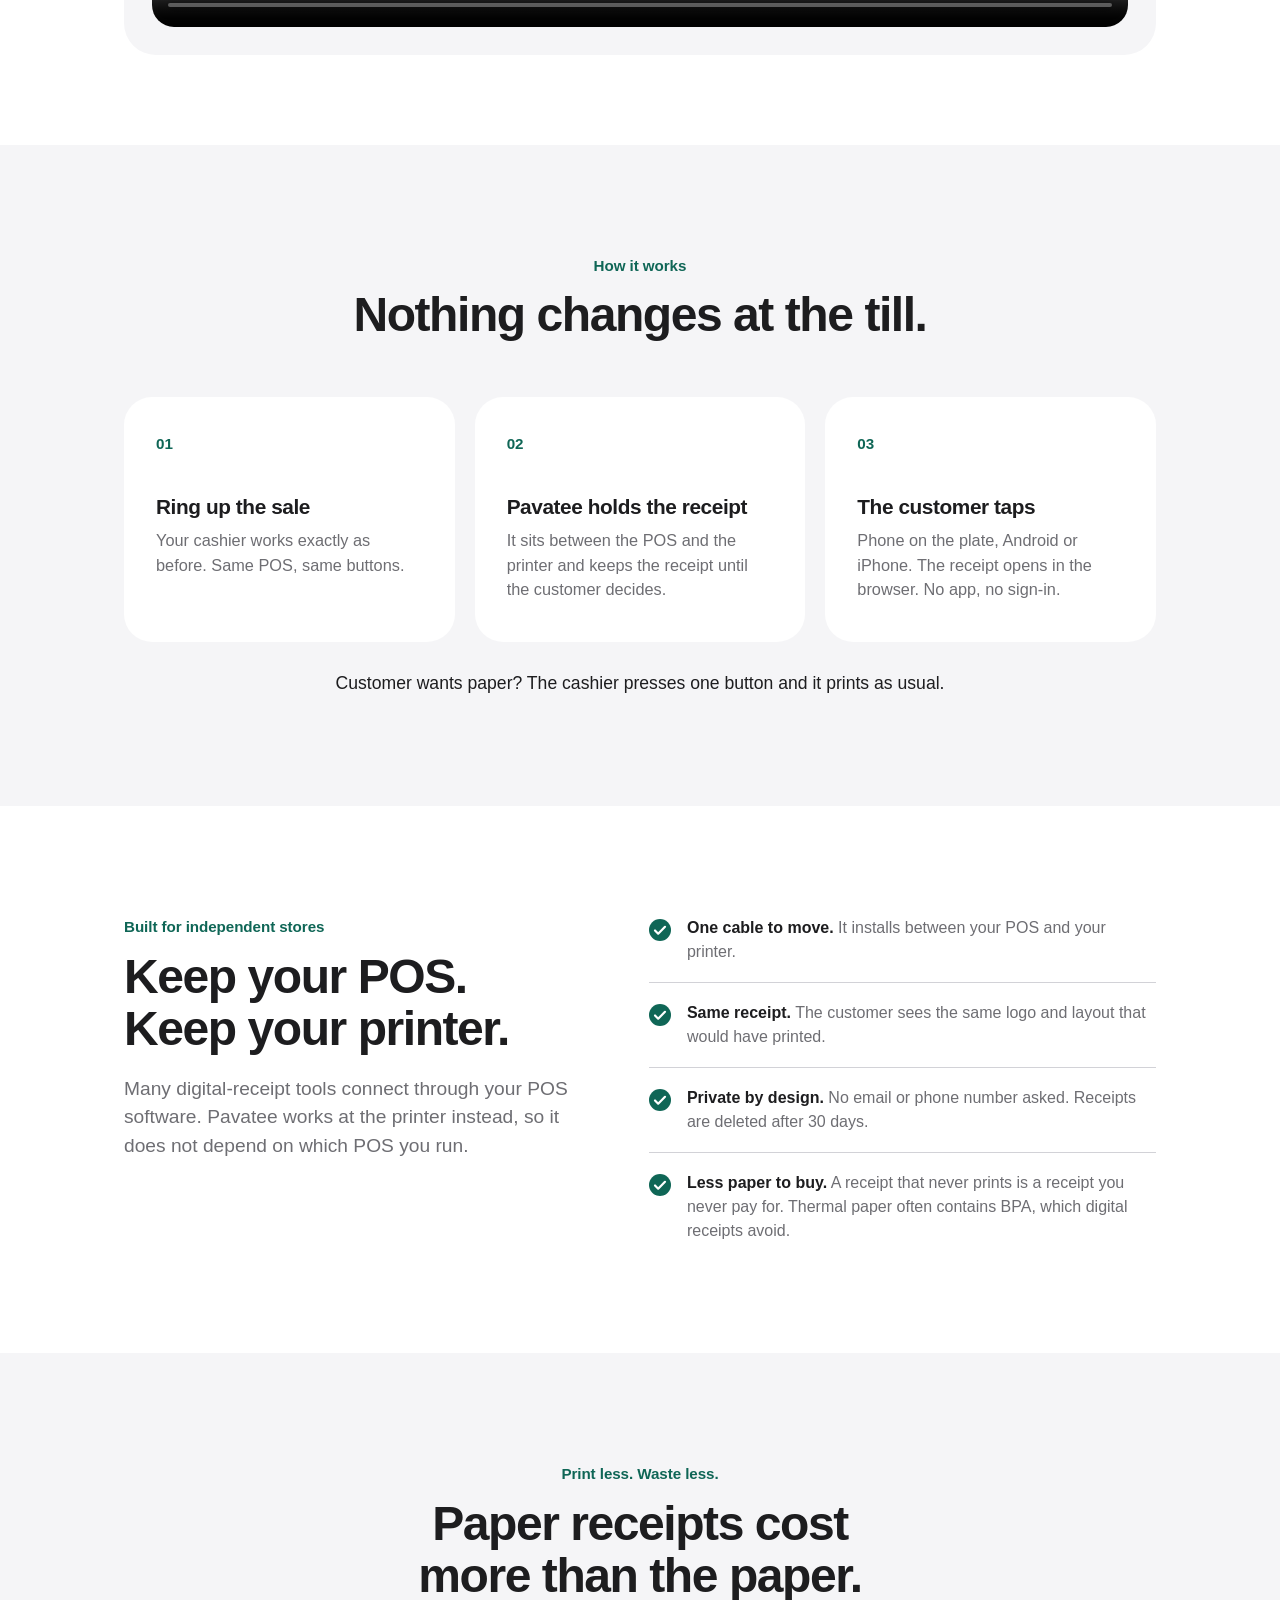
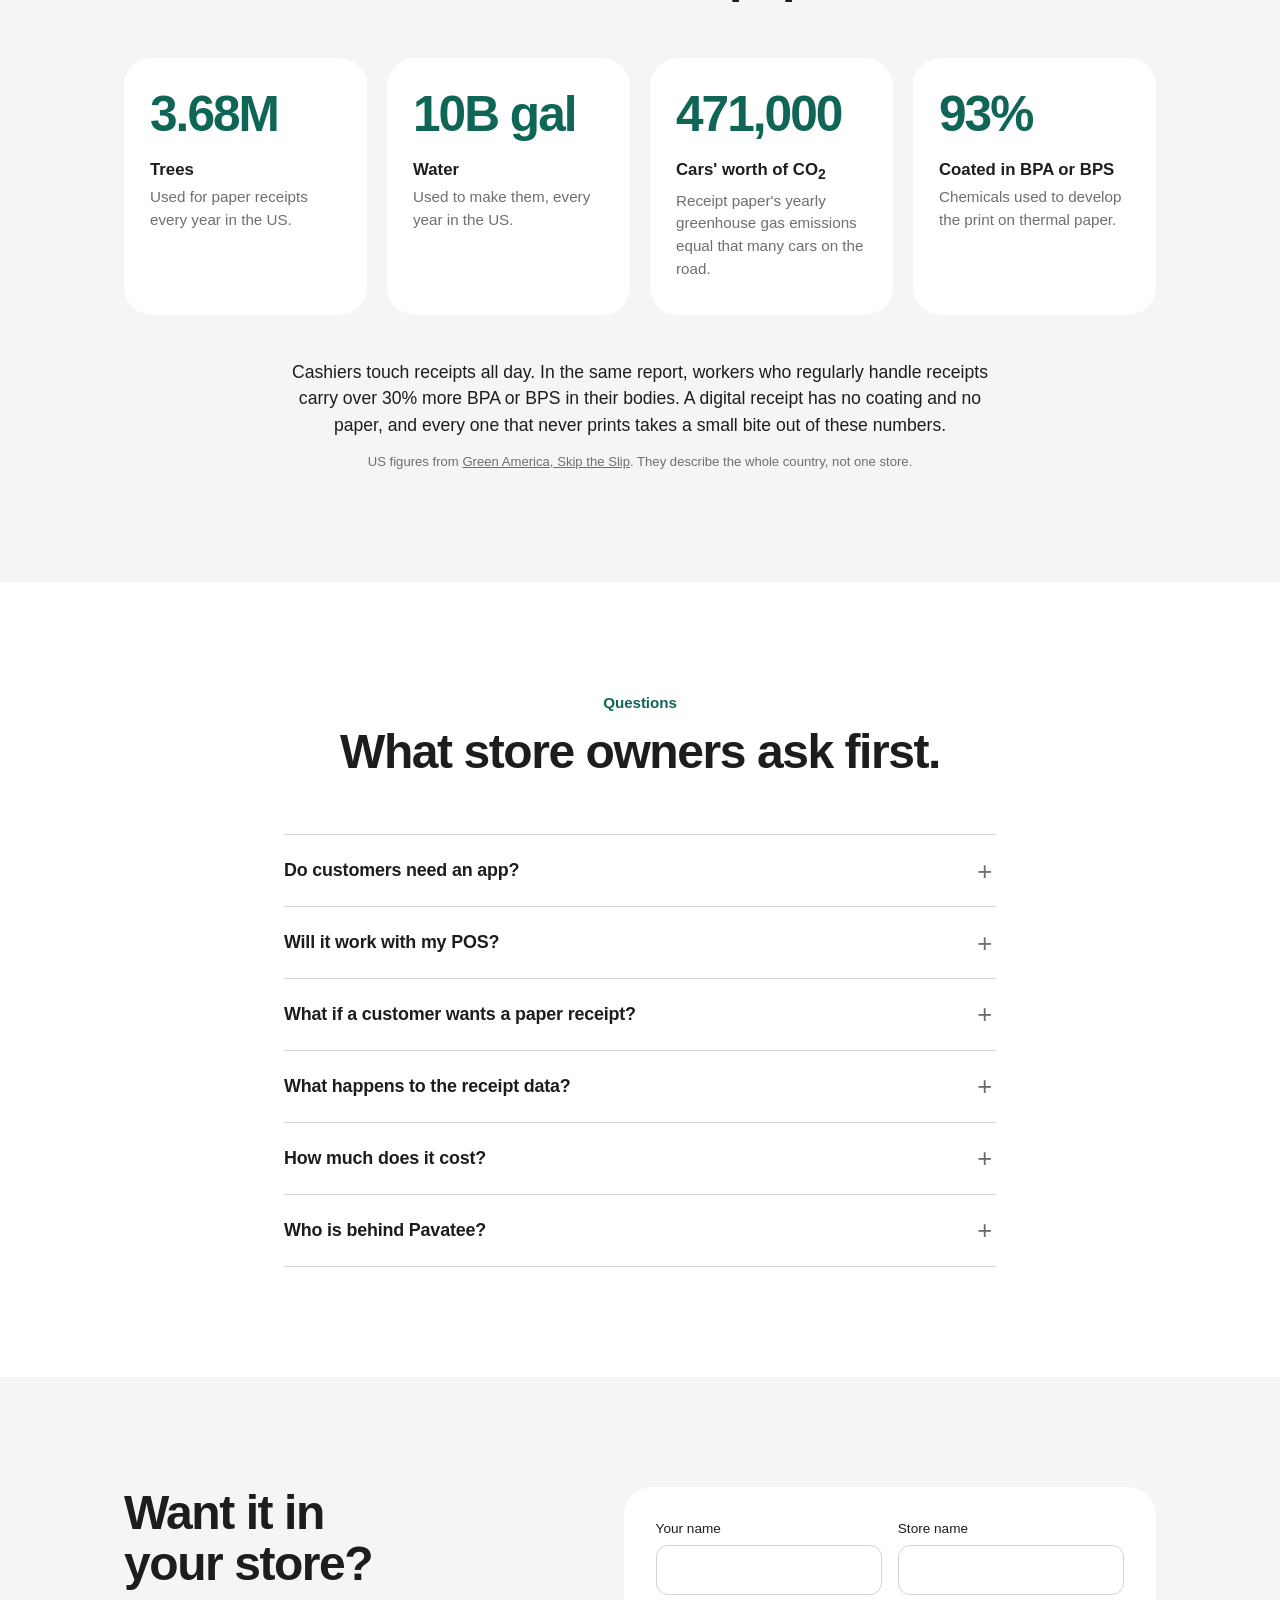
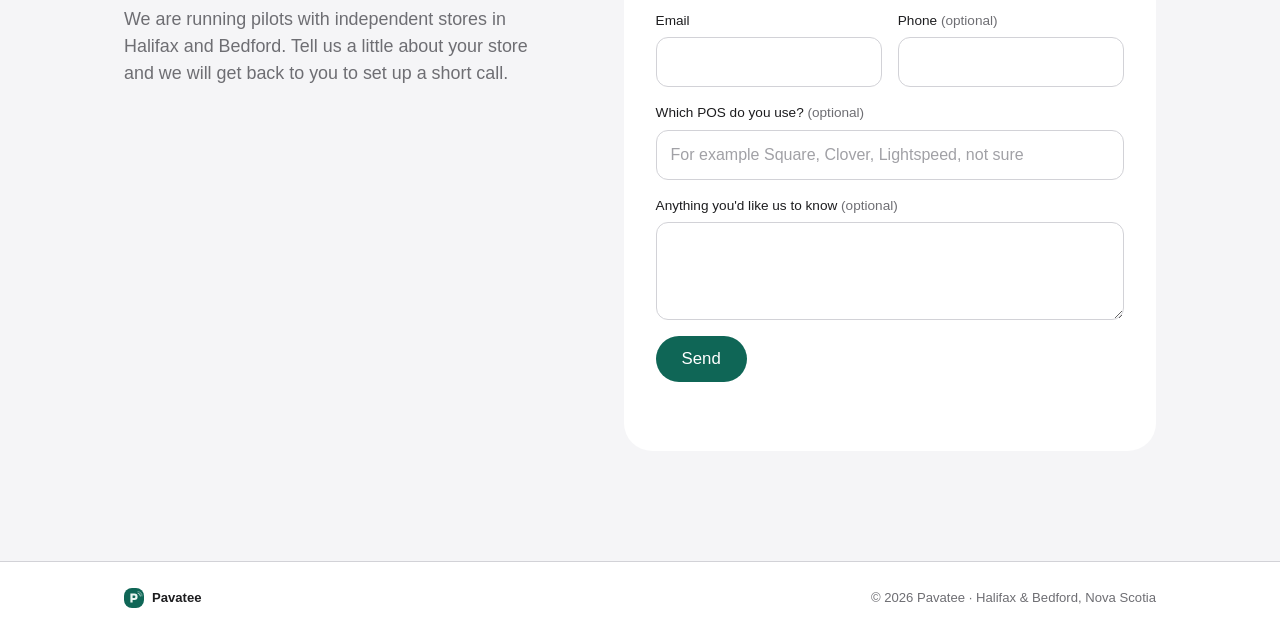
==== commit 65cc347d: "Fix demo video flicker, use a fresh filename, add copyright Flat off-white video background (no dith" ====
--- a/index.html
+++ b/index.html
@@ -159,7 +159,7 @@
   </div>
 </section>
 
-<!-- Explainer: animated loop by default; swaps to a real video if assets/demo.mp4 exists -->
+<!-- Demo video -->
 <section class="section watch" id="watch">
   <div class="wrap wrap--wide">
     <div class="section-head">
@@ -167,50 +167,9 @@
       <h2>The receipt is held, then handed over.</h2>
     </div>
     <div class="explainer-wrap" id="demo-video">
-      <svg class="explainer" viewBox="0 0 640 330" role="img" aria-label="A sale rings up, Pavatee holds the receipt, the customer taps their phone, and the receipt opens on the phone with nothing printed.">
-        <g>
-          <rect x="24" y="118" width="120" height="98" rx="12" class="ex-body"/>
-          <rect x="40" y="134" width="88" height="42" rx="6" class="ex-screen"/>
-          <text x="84" y="163" text-anchor="middle" class="ex-money">$12.40</text>
-          <text x="84" y="240" text-anchor="middle" class="ex-label">Your POS</text>
-        </g>
-        <path class="ex-link" d="M148 167 H256"/>
-        <path class="ex-link" d="M384 167 H492"/>
-        <g>
-          <rect x="260" y="130" width="124" height="86" rx="14" class="ex-device"/>
-          <text x="322" y="180" text-anchor="middle" class="ex-brand">Pavatee</text>
-          <circle cx="366" cy="148" r="6" class="ex-led"/>
-        </g>
-        <text x="322" y="240" text-anchor="middle" class="ex-label">holds the receipt</text>
-        <g>
-          <rect x="496" y="126" width="120" height="90" rx="12" class="ex-body"/>
-          <rect x="516" y="144" width="80" height="8" rx="4" class="ex-slot"/>
-          <text x="556" y="240" text-anchor="middle" class="ex-label">Your printer</text>
-        </g>
-        <rect class="ex-packet" x="150" y="152" width="20" height="26" rx="3"/>
-        <g transform="translate(292 4)">
-          <g class="ex-phone">
-            <rect x="0" y="0" width="56" height="104" rx="11" class="ex-phone-body"/>
-            <rect x="5" y="10" width="46" height="82" rx="5" class="ex-phone-screen"/>
-            <g class="ex-phone-receipt">
-              <rect x="12" y="20" width="32" height="4" rx="2" class="ex-line"/>
-              <rect x="12" y="30" width="24" height="4" rx="2" class="ex-line"/>
-              <rect x="12" y="40" width="28" height="4" rx="2" class="ex-line"/>
-              <rect x="12" y="50" width="20" height="4" rx="2" class="ex-line"/>
-              <circle cx="28" cy="72" r="10" class="ex-check-bg"/>
-              <path d="M23 72 L27 76 L34 67" class="ex-check"/>
-            </g>
-          </g>
-        </g>
-        <g class="ex-waves">
-          <path d="M 300 122 A 16 16 0 0 1 356 122"/>
-          <path d="M 290 120 A 28 28 0 0 1 366 120"/>
-        </g>
-        <text x="320" y="296" text-anchor="middle" class="ex-caption ex-c1">1. The sale rings up as usual</text>
-        <text x="320" y="296" text-anchor="middle" class="ex-caption ex-c2">2. Pavatee holds the receipt</text>
-        <text x="320" y="296" text-anchor="middle" class="ex-caption ex-c3">3. The customer taps their phone</text>
-        <text x="320" y="296" text-anchor="middle" class="ex-caption ex-c4">4. Receipt on their phone. Nothing printed.</text>
-      </svg>
+      <video class="demo-video" id="demo-player" src="assets/demo-15s.mp4" poster="assets/demo-poster.jpg"
+             autoplay muted loop playsinline controls preload="auto"
+             aria-label="A sale rings up, Pavatee holds the receipt, the customer taps their phone, and the receipt opens on the phone with nothing printed."></video>
     </div>
   </div>
 </section>
@@ -362,29 +321,18 @@
       <img class="brand-mark" src="assets/logo.svg" alt="" width="20" height="20">
       Pavatee
     </span>
-    <span>Halifax &amp; Bedford, Nova Scotia</span>
+    <span>&copy; 2026 Pavatee &middot; Halifax &amp; Bedford, Nova Scotia</span>
   </div>
 </footer>
 
 <script>
-// If a real demo clip exists at assets/demo.mp4, show it instead of the animation.
+// Respect "reduce motion": do not autoplay the demo video.
 (function () {
-  var slot = document.getElementById('demo-video');
-  if (!slot || !window.fetch) return;
-  var src = 'assets/demo.mp4?v=2';   // bump the number when the video is replaced
-  fetch(src, { method: 'HEAD' }).then(function (r) {
-    if (!r.ok) return;
-    var v = document.createElement('video');
-    v.src = src;
-    v.controls = true;
-    v.muted = true;
-    v.autoplay = true;
-    v.loop = true;
-    v.preload = 'auto';
-    v.setAttribute('playsinline', '');
-    v.className = 'demo-video';
-    slot.replaceChildren(v);
-  }).catch(function () {});
+  var v = document.getElementById('demo-player');
+  if (v && window.matchMedia && window.matchMedia('(prefers-reduced-motion: reduce)').matches) {
+    v.removeAttribute('autoplay');
+    v.pause();
+  }
 })();
 
 // Contact form -> Web3Forms (emails the submission to the Pavatee inbox).
--- a/style.css
+++ b/style.css
@@ -444,7 +444,7 @@
 .site-footer .wrap { display: flex; justify-content: space-between; flex-wrap: wrap; gap: 8px; }
 .footer-brand { display: flex; align-items: center; gap: 8px; color: var(--ink); font-weight: 600; }
 
-/* Explainer / demo video */
+/* Demo video */
 
 .explainer-wrap {
   background: var(--paper-alt);
@@ -452,93 +452,16 @@
   padding: 28px;
 }
 
-.explainer { width: 100%; height: auto; display: block; }
-
-.demo-video { width: 100%; border-radius: 22px; display: block; background: #000; }
-
-.ex-body { fill: #fff; stroke: var(--ink); stroke-width: 2; }
-.ex-screen { fill: var(--ink); }
-.ex-money { fill: #fff; font-size: 22px; font-weight: 700; }
-.ex-label { fill: var(--ink-soft); font-size: 19px; }
-.ex-link { stroke: #86868b; stroke-width: 2; stroke-dasharray: 6 6; opacity: 0.7; fill: none; }
-.ex-device { fill: var(--brand); }
-.ex-brand { fill: #fff; font-size: 20px; font-weight: 700; }
-.ex-slot { fill: var(--ink); opacity: 0.35; }
-.ex-packet { fill: var(--accent); }
-.ex-phone-body { fill: var(--ink); stroke: var(--ink); stroke-width: 2.5; }
-.ex-phone-screen { fill: #fff; }
-.ex-line { fill: var(--ink); opacity: 0.7; }
-.ex-check-bg { fill: var(--accent); }
-.ex-check { fill: none; stroke: #fff; stroke-width: 3; stroke-linecap: round; stroke-linejoin: round; }
-.ex-waves path { fill: none; stroke: var(--brand); stroke-width: 4; stroke-linecap: round; }
-.ex-caption { fill: var(--ink); font-size: 22px; font-weight: 600; opacity: 0; }
-
-/* One 16s loop: 4 scenes of 4s each */
-.ex-packet  { opacity: 0; animation: ex-packet 16s linear infinite; }
-.ex-led     { fill: #c7c7cc; animation: ex-led 16s linear infinite; }
-.ex-phone   { opacity: 0; animation: ex-phone 16s ease-in-out infinite; }
-.ex-phone-receipt { opacity: 0; animation: ex-receipt 16s linear infinite; }
-.ex-waves   { opacity: 0; animation: ex-waves 16s linear infinite; }
-.ex-c1 { animation: ex-cap 16s linear infinite; }
-.ex-c2 { animation: ex-cap 16s linear infinite 4s; }
-.ex-c3 { animation: ex-cap 16s linear infinite 8s; }
-.ex-c4 { animation: ex-cap 16s linear infinite 12s; }
-
-@keyframes ex-packet {
-  0%        { opacity: 0; transform: translateX(0); }
-  3%        { opacity: 1; transform: translateX(0); }
-  19%       { opacity: 1; transform: translateX(104px); }
-  22%, 100% { opacity: 0; transform: translateX(104px); }
-}
-
-@keyframes ex-led {
-  0%, 22%   { fill: #c7c7cc; }
-  26%, 70%  { fill: #ffc83d; }
-  76%, 96%  { fill: #30d158; }
-  100%      { fill: #c7c7cc; }
-}
-
-@keyframes ex-phone {
-  0%, 46%   { opacity: 0; transform: translateY(-24px); }
-  52%       { opacity: 1; transform: translateY(0); }
-  60%, 94%  { opacity: 1; transform: translateY(18px); }
-  98%, 100% { opacity: 0; transform: translateY(18px); }
-}
-
-@keyframes ex-waves {
-  0%, 56%   { opacity: 0; }
-  60%       { opacity: 1; }
-  66%       { opacity: 0.3; }
-  70%       { opacity: 1; }
-  76%, 100% { opacity: 0; }
-}
-
-@keyframes ex-receipt {
-  0%, 74%   { opacity: 0; }
-  78%, 94%  { opacity: 1; }
-  98%, 100% { opacity: 0; }
-}
-
-@keyframes ex-cap {
-  0%        { opacity: 0; }
-  2%, 21%   { opacity: 1; }
-  24%, 100% { opacity: 0; }
-}
+.demo-video { width: 100%; border-radius: 22px; display: block; background: #fbfbfd; }
 
 @media (prefers-reduced-motion: reduce) {
-  .ex-packet, .ex-led, .ex-phone, .ex-phone-receipt, .ex-waves, .ex-c1, .ex-c2, .ex-c3, .ex-c4,
   .hp-phone-move, .hp-pad, .hp-receipt, .hp-lock, .hp-target-glow, .hp-nfc, .hp-ripple { animation: none; }
   .hp-phone-move { transform: translate(18px, 48px) rotate(14deg); }
   .hp-receipt { opacity: 1; }
   .hp-lock { opacity: 0; }
-  .ex-phone { opacity: 1; transform: translateY(18px); }
-  .ex-phone-receipt { opacity: 1; }
-  .ex-led { fill: #30d158; }
-  .ex-c4 { opacity: 1; }
   html { scroll-behavior: auto; }
 }
 
 @media (max-width: 640px) {
-  .ex-caption { font-size: 26px; }
   .explainer-wrap { padding: 12px; border-radius: 22px; }
 }
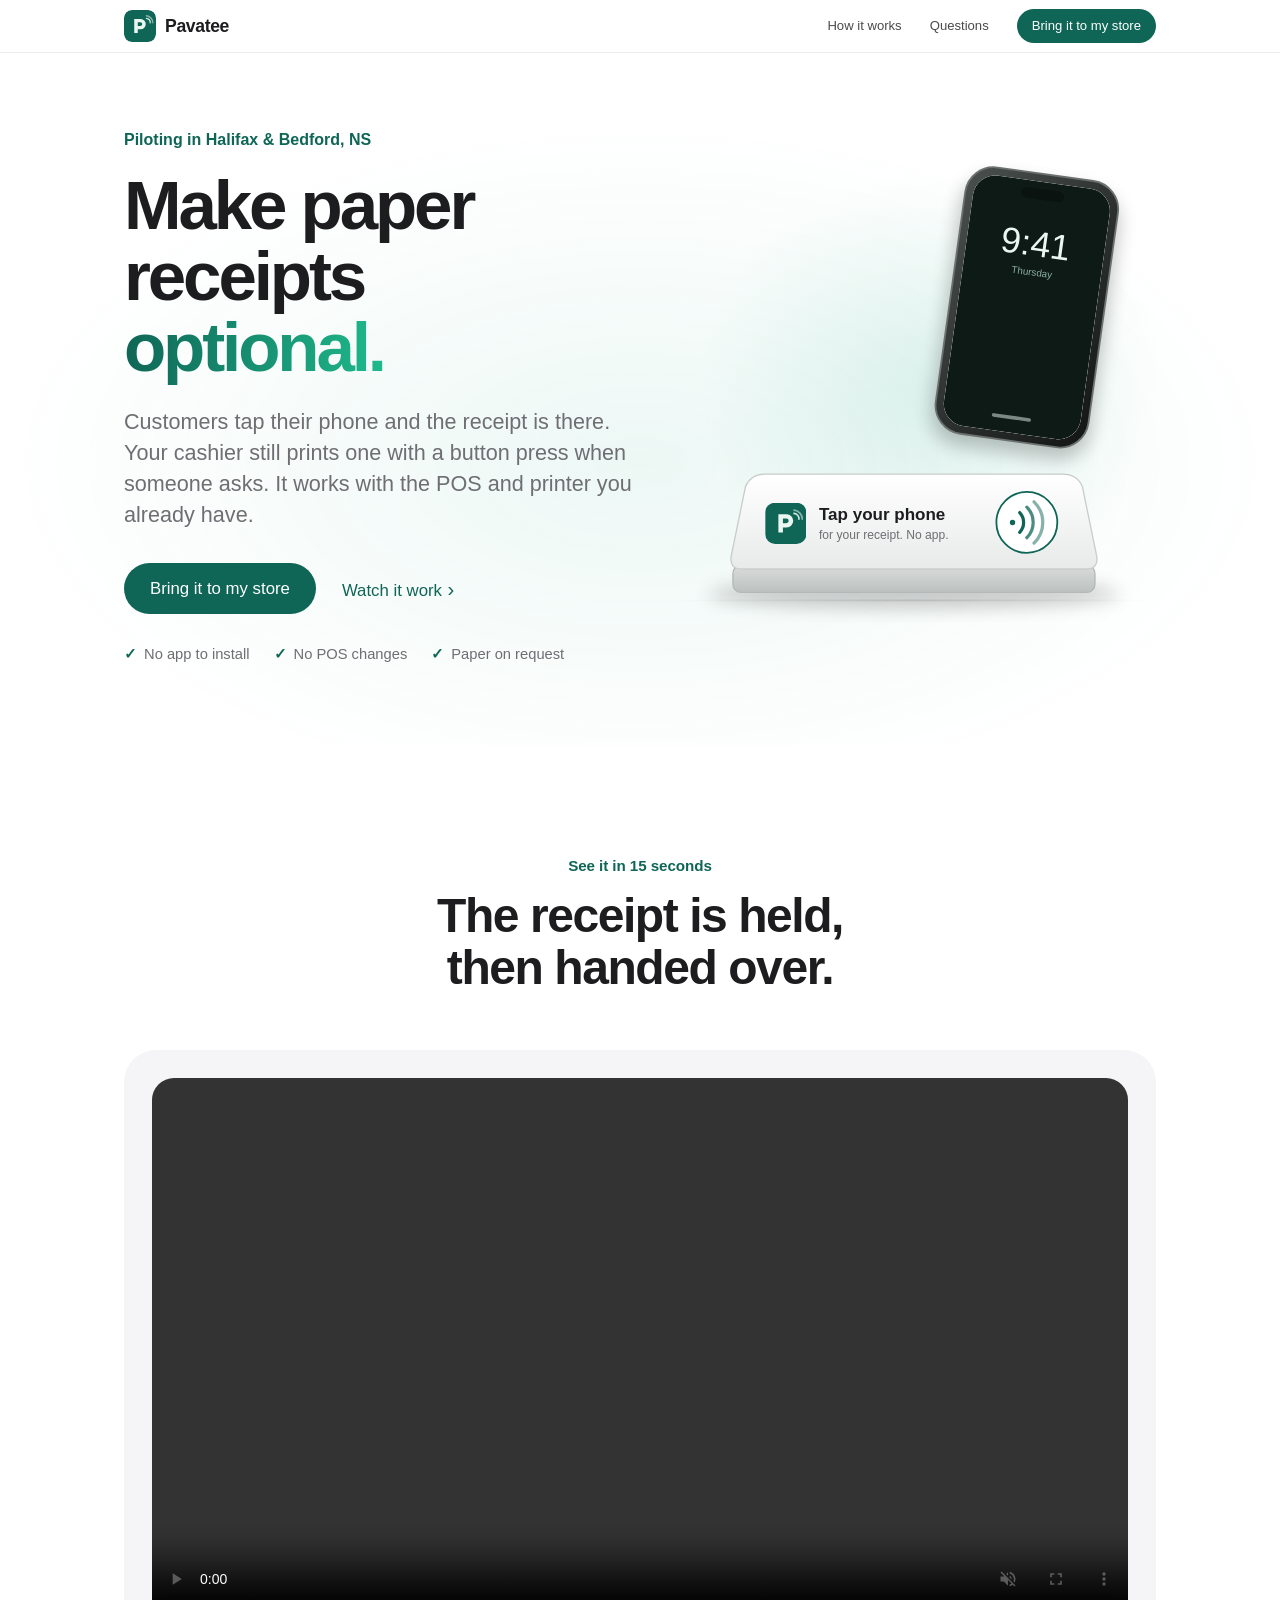
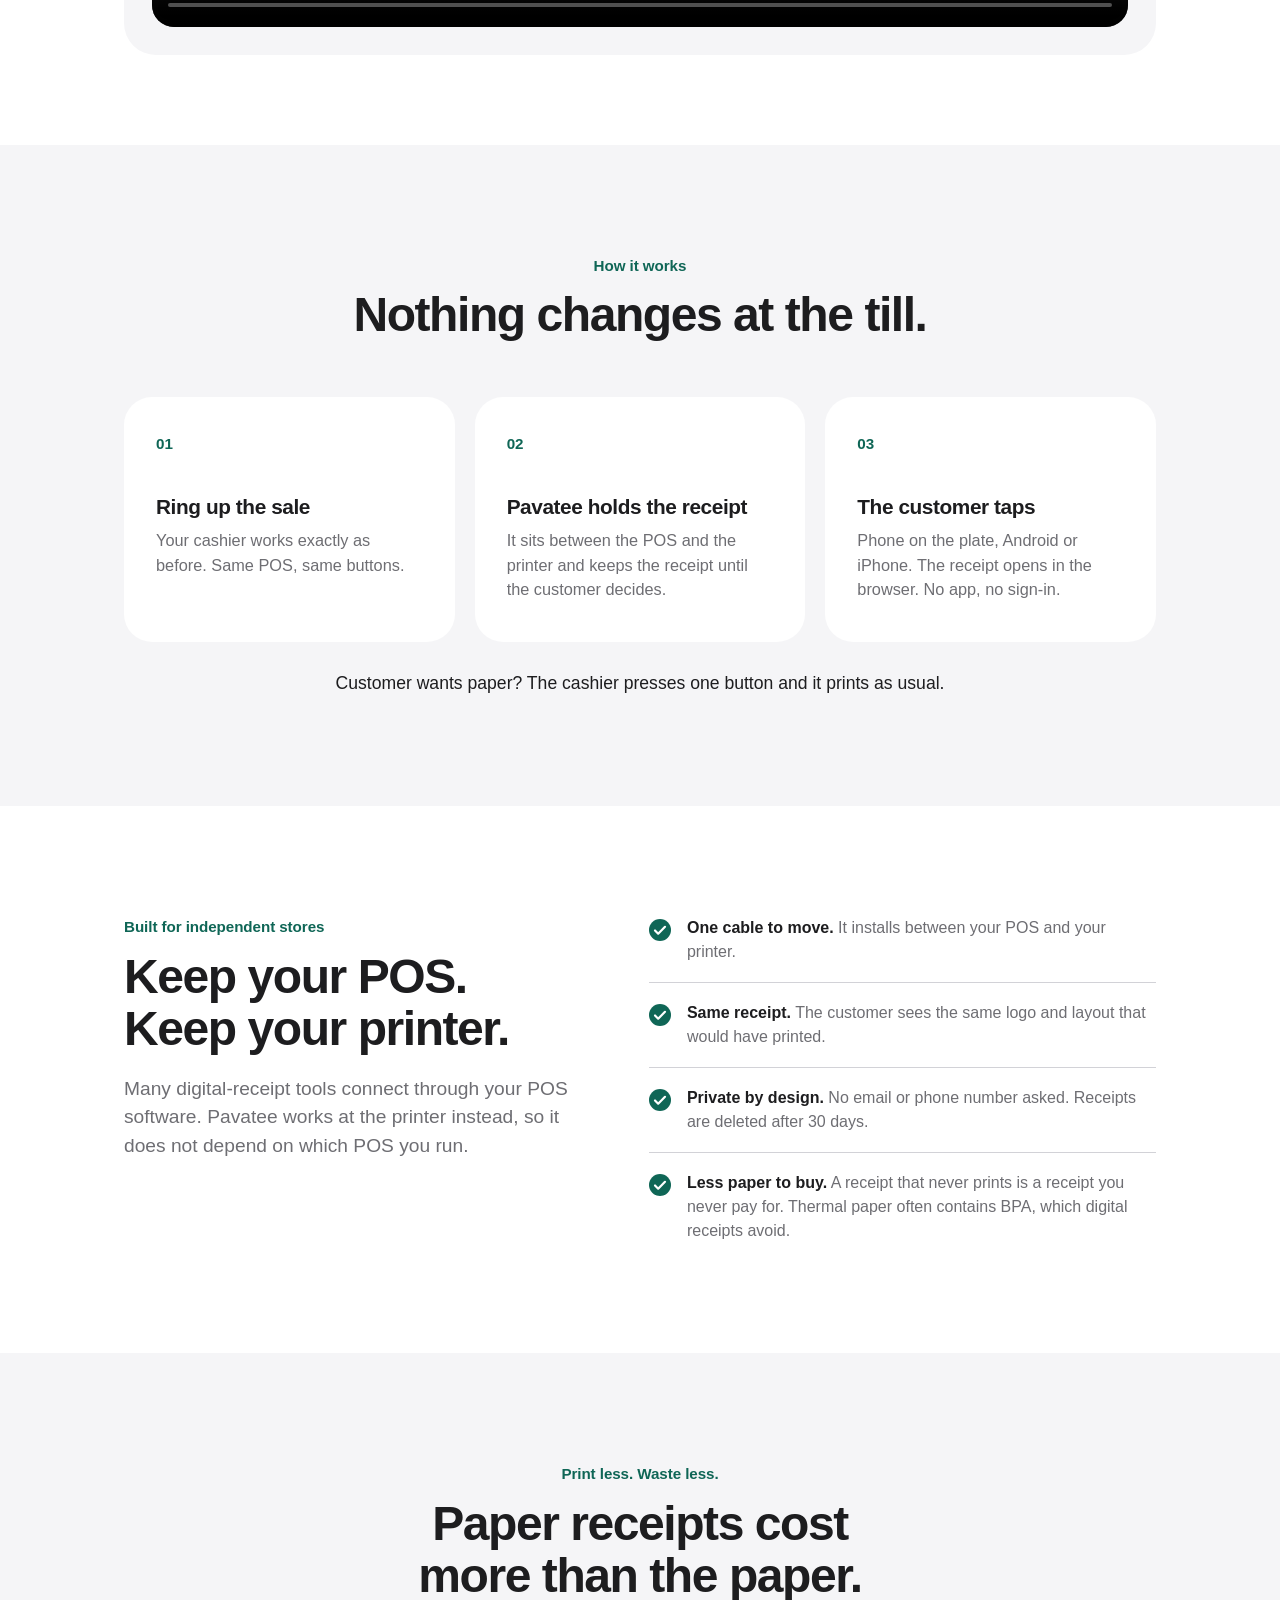
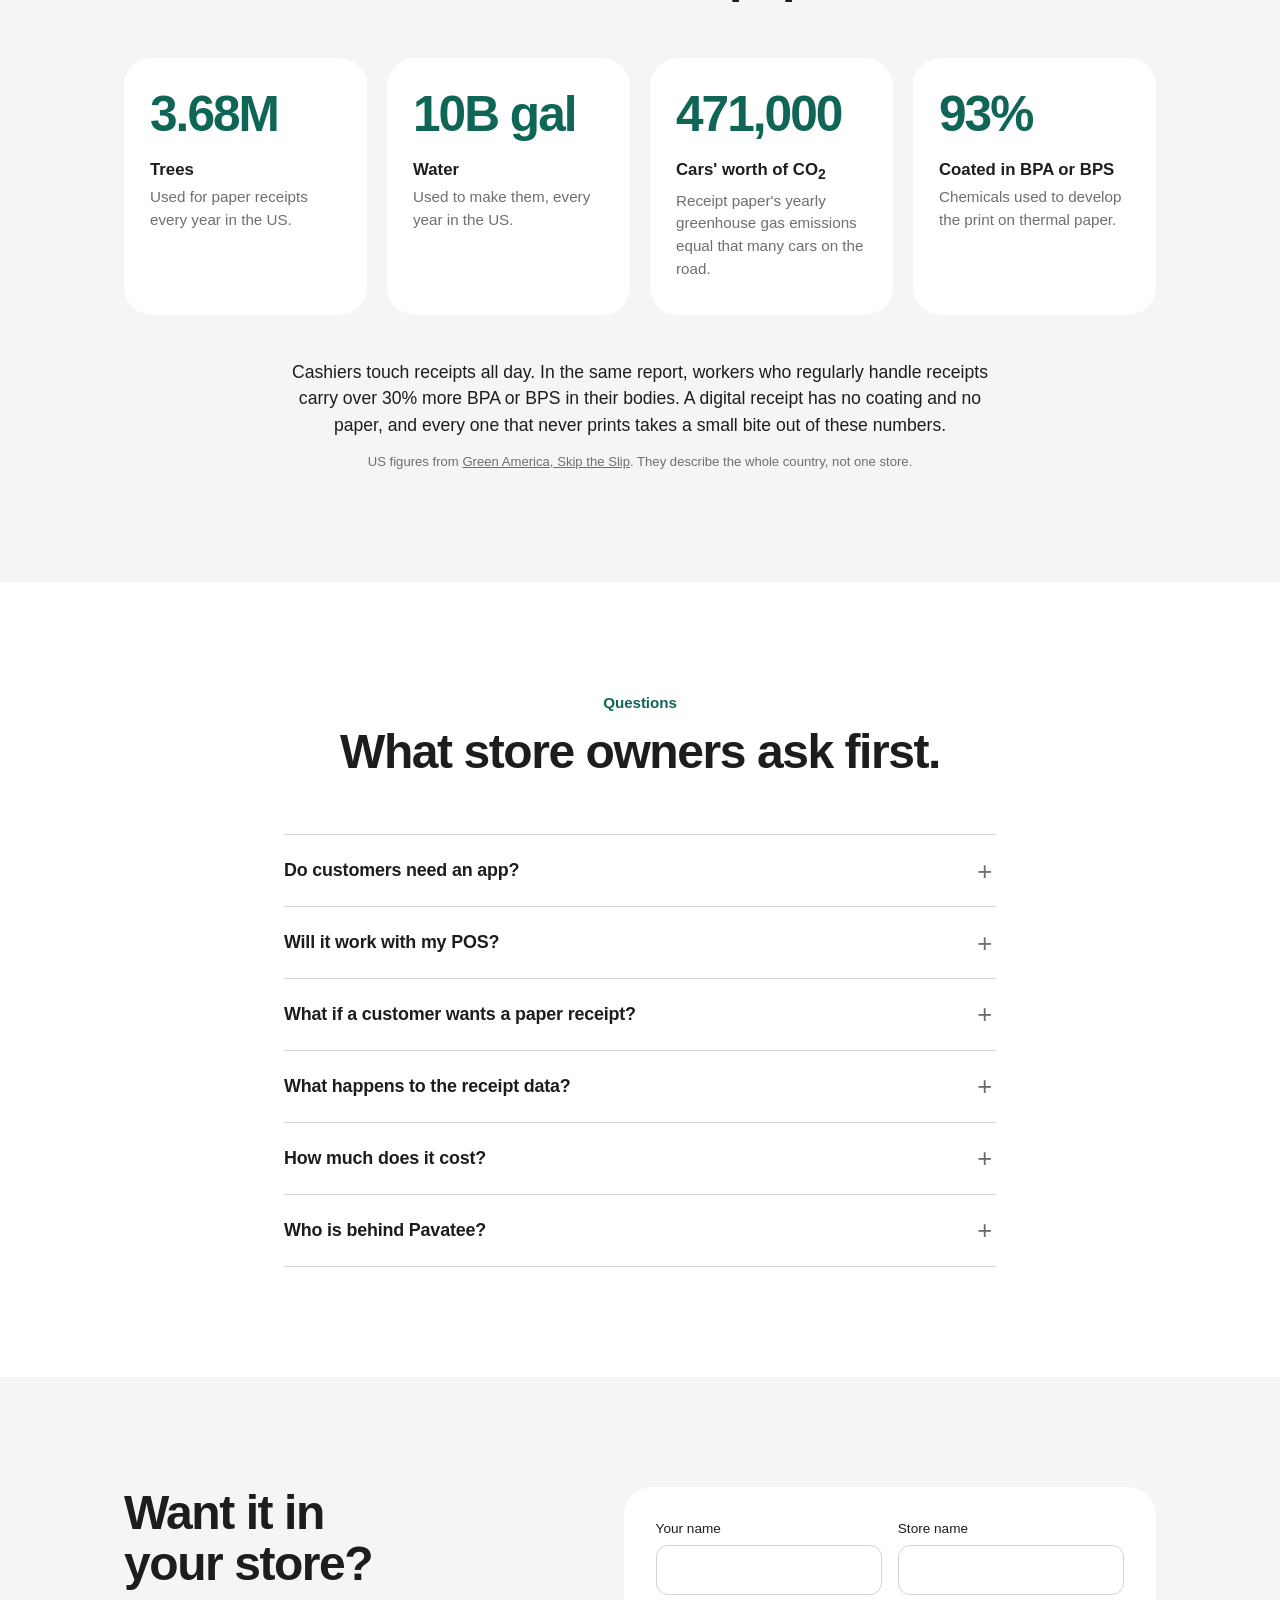
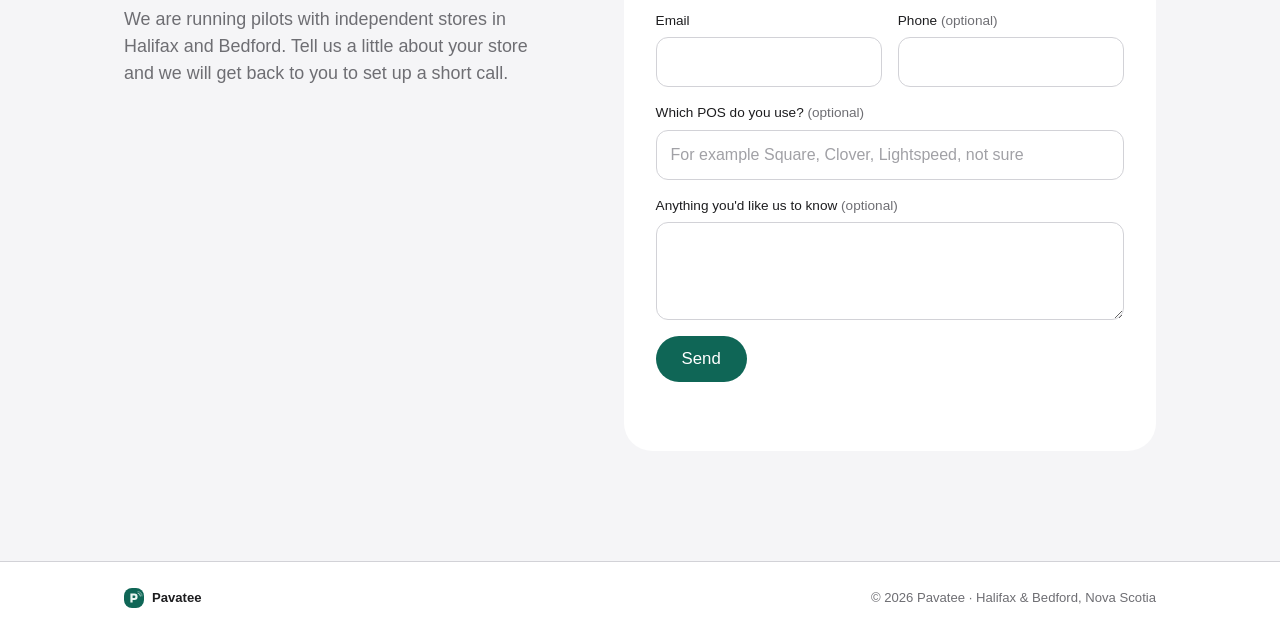
==== commit 810bb620: "Rebuild the demo video as one continuous shot Remove the full-screen fades between scenes that read " ====
--- a/index.html
+++ b/index.html
@@ -167,7 +167,7 @@
       <h2>The receipt is held, then handed over.</h2>
     </div>
     <div class="explainer-wrap" id="demo-video">
-      <video class="demo-video" id="demo-player" src="assets/demo-15s.mp4" poster="assets/demo-poster.jpg"
+      <video class="demo-video" id="demo-player" src="assets/demo-shot.mp4"
              autoplay muted loop playsinline controls preload="auto"
              aria-label="A sale rings up, Pavatee holds the receipt, the customer taps their phone, and the receipt opens on the phone with nothing printed."></video>
     </div>
--- a/style.css
+++ b/style.css
@@ -452,7 +452,7 @@
   padding: 28px;
 }
 
-.demo-video { width: 100%; border-radius: 22px; display: block; background: #fbfbfd; }
+.demo-video { width: 100%; aspect-ratio: 16 / 9; border-radius: 22px; display: block; background: #fbfbfd; }
 
 @media (prefers-reduced-motion: reduce) {
   .hp-phone-move, .hp-pad, .hp-receipt, .hp-lock, .hp-target-glow, .hp-nfc, .hp-ripple { animation: none; }
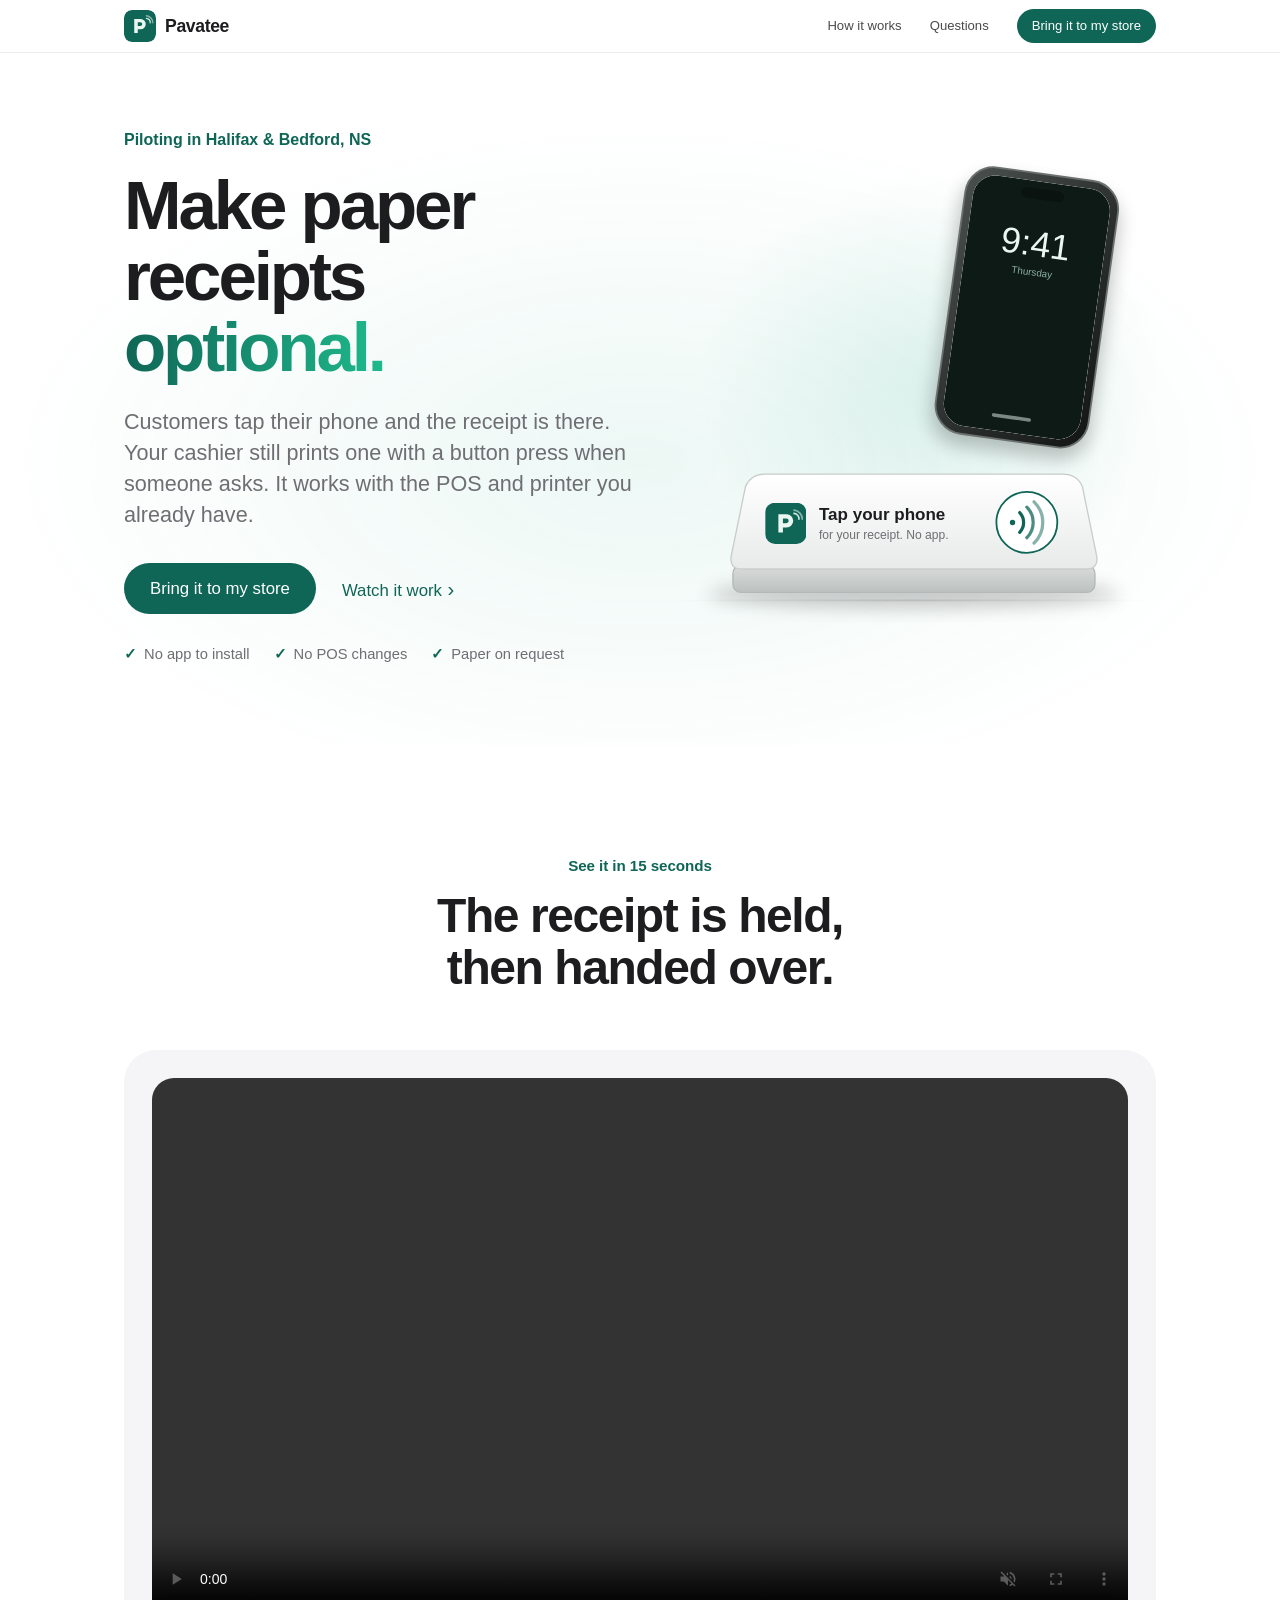
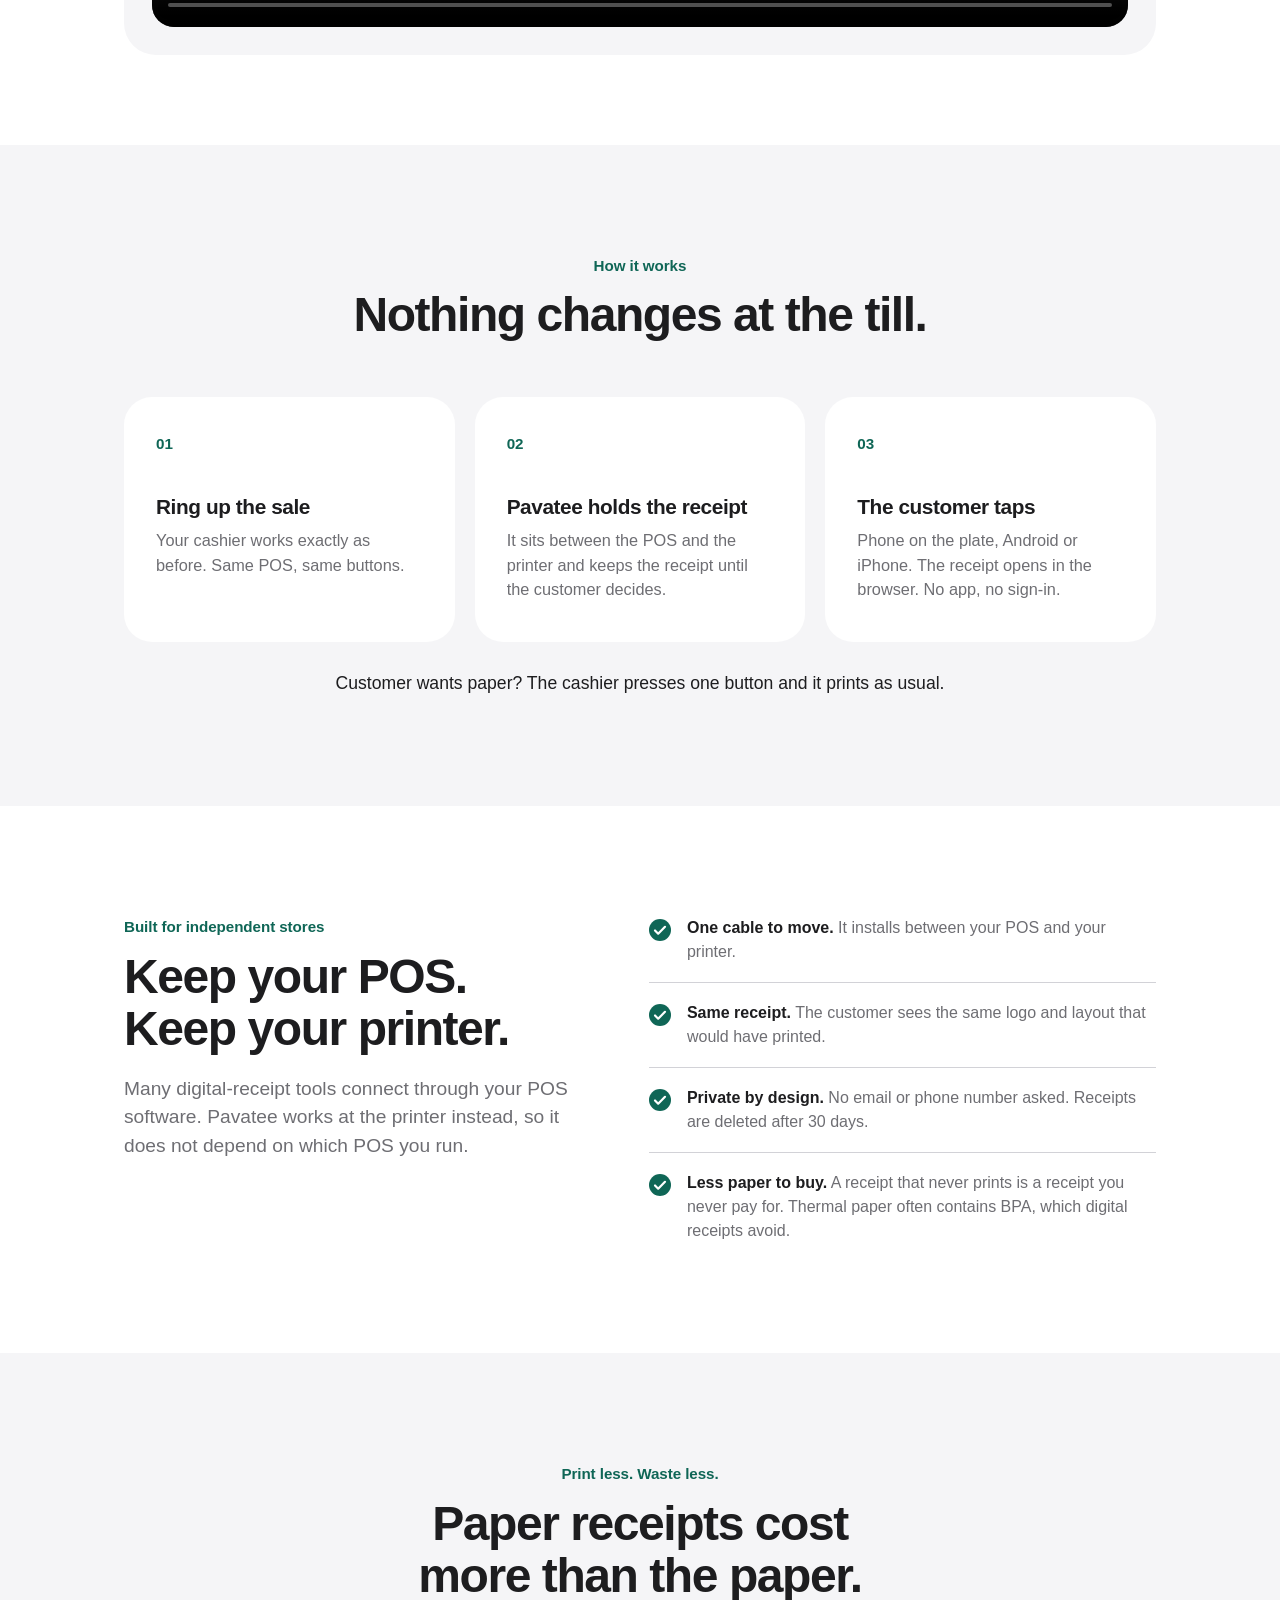
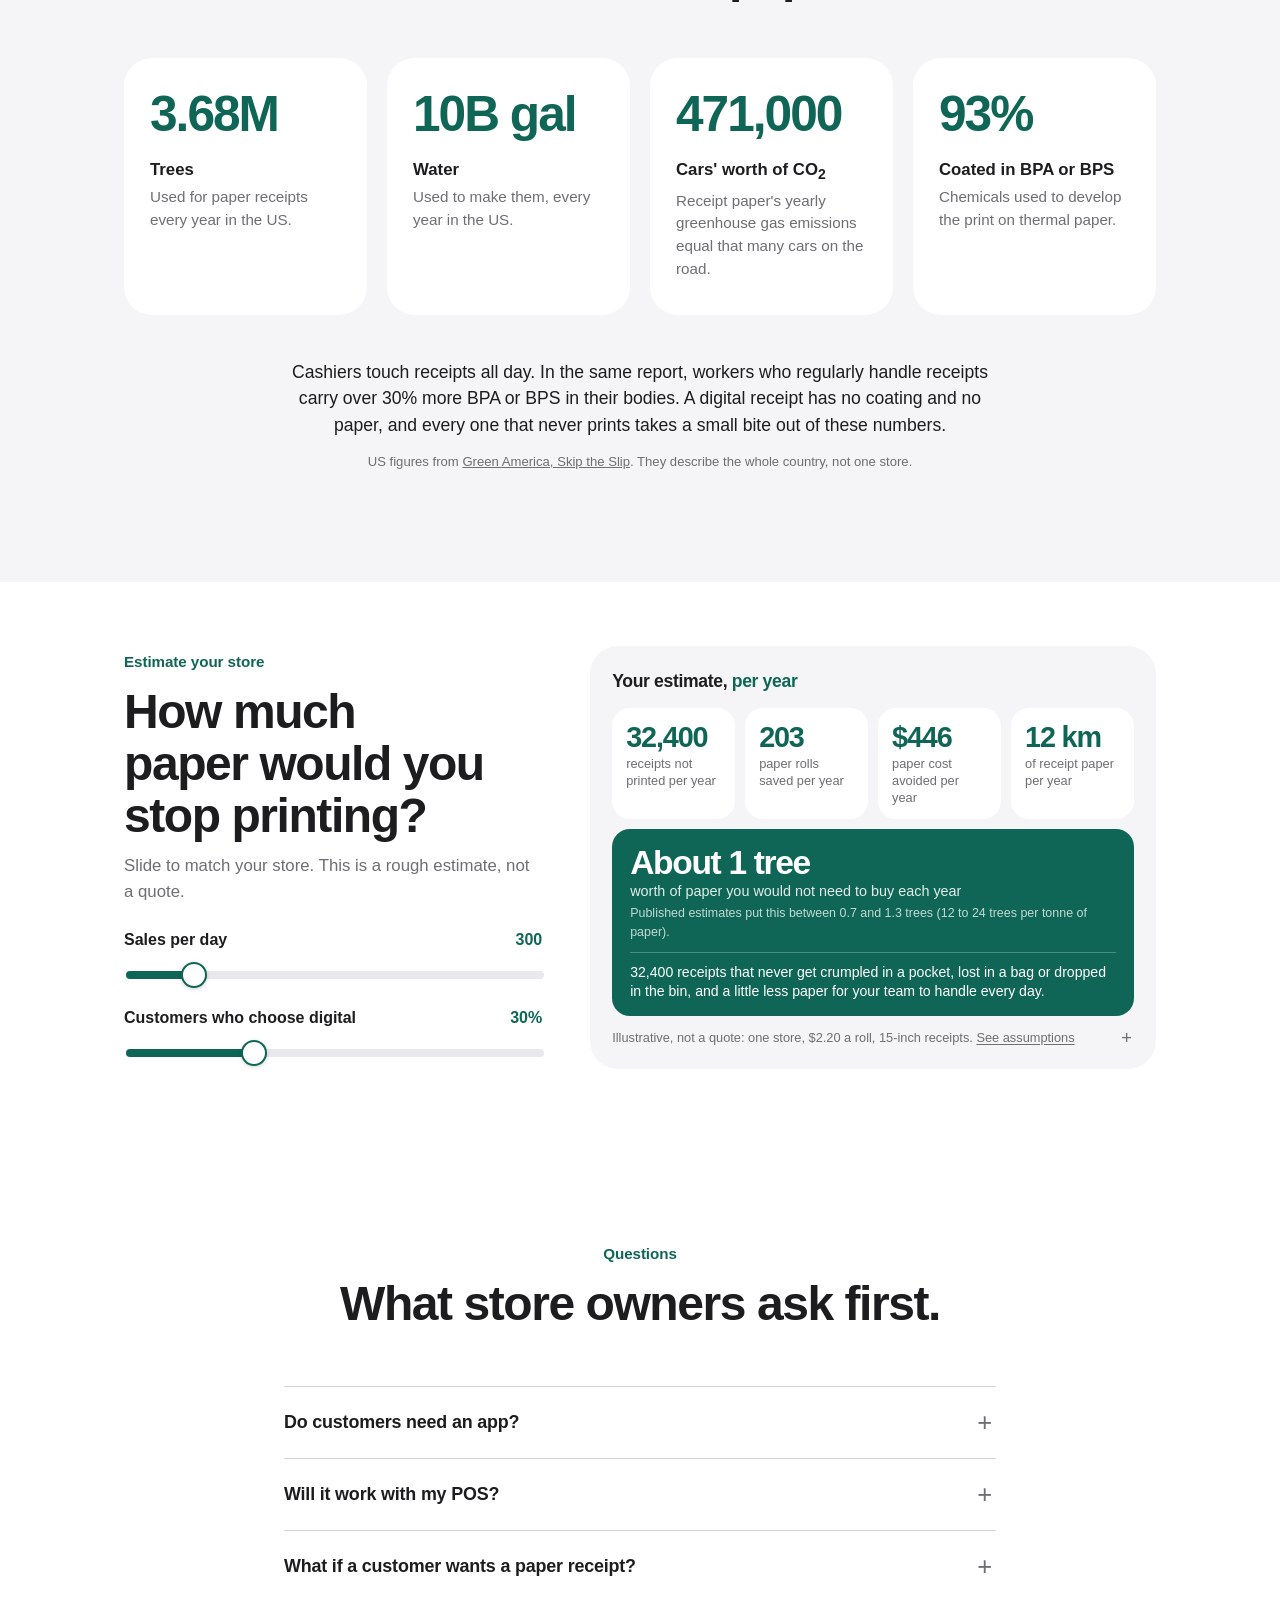
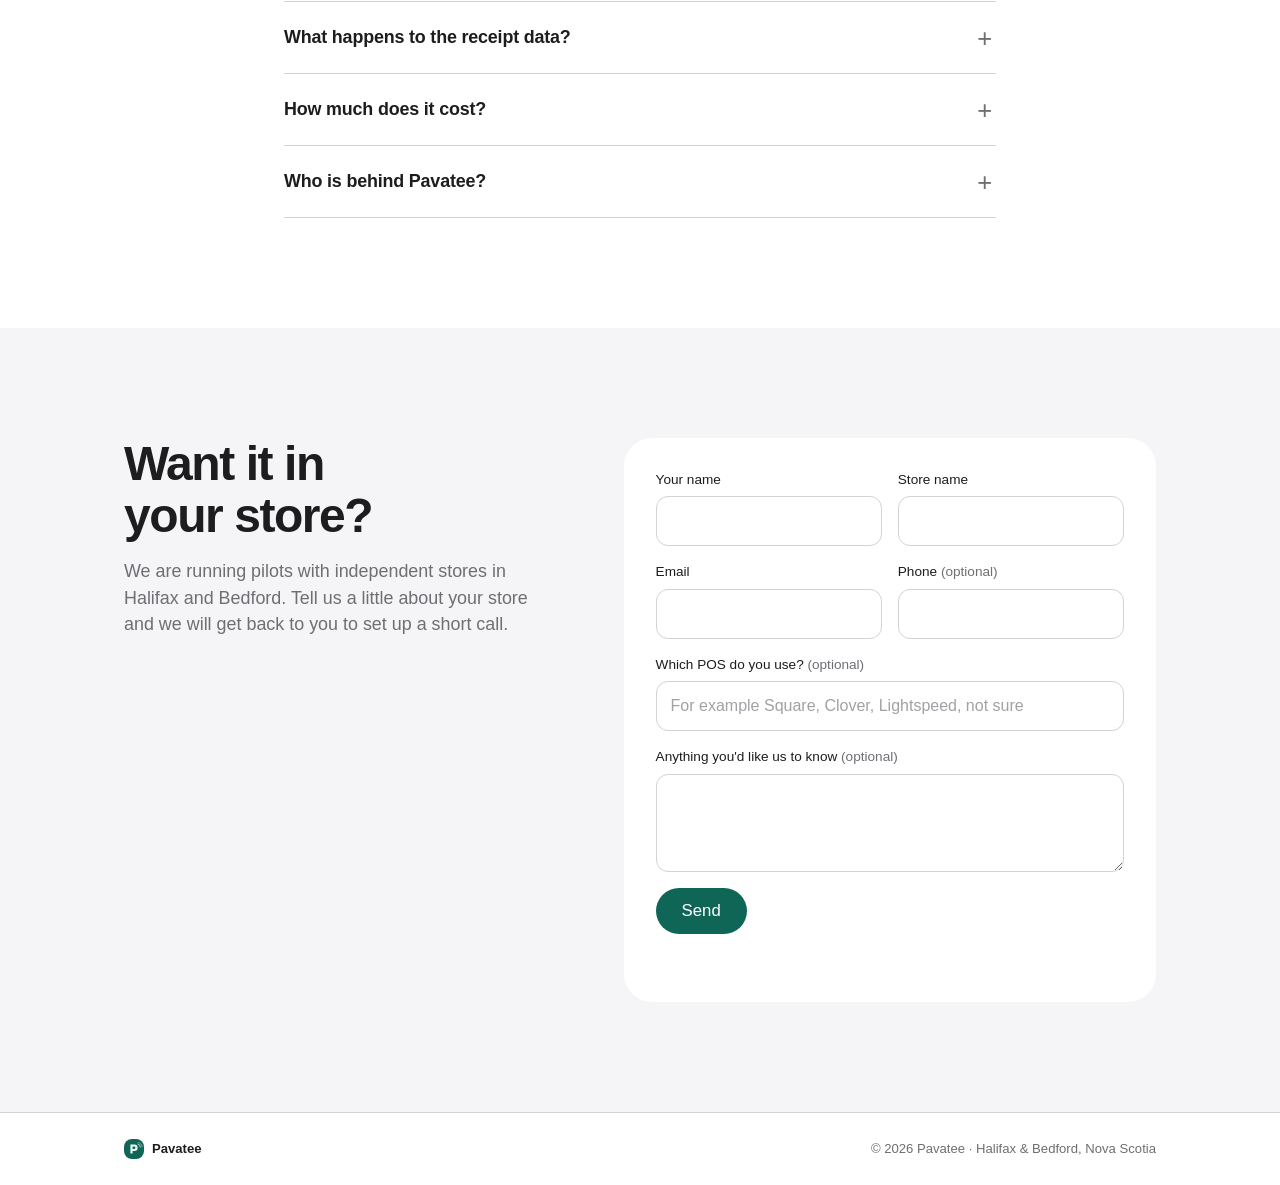
==== commit b4cb028e: "Add a two-slider savings estimator Sales per day and share of customers who choose digital give rece" ====
--- a/index.html
+++ b/index.html
@@ -246,6 +246,49 @@
   </div>
 </section>
 
+<section class="section calc" id="savings">
+  <div class="wrap wrap--wide calc-grid">
+    <div class="calc-inputs">
+      <p class="kicker">Estimate your store</p>
+      <h2>How much paper would you stop printing?</h2>
+      <p class="lead">Slide to match your store. This is a rough estimate, not a quote.</p>
+
+      <div class="calc-field">
+        <div class="calc-label"><label for="calc-sales">Sales per day</label><output id="calc-sales-out" for="calc-sales">300</output></div>
+        <input type="range" id="calc-sales" min="20" max="2000" step="10" value="300">
+      </div>
+
+      <div class="calc-field">
+        <div class="calc-label"><label for="calc-digital">Customers who choose digital</label><output id="calc-digital-out" for="calc-digital">30%</output></div>
+        <input type="range" id="calc-digital" min="5" max="90" step="1" value="30">
+      </div>
+
+
+
+    </div>
+
+    <div class="calc-result" aria-live="polite">
+      <p class="calc-result-title">Your estimate, <strong>per year</strong></p>
+      <div class="calc-tiles">
+        <div class="calc-tile"><p class="calc-value" id="out-receipts">0</p><p class="calc-caption">receipts not printed per year</p></div>
+        <div class="calc-tile"><p class="calc-value" id="out-rolls">0</p><p class="calc-caption">paper rolls saved per year</p></div>
+        <div class="calc-tile"><p class="calc-value" id="out-cost">$0</p><p class="calc-caption">paper cost avoided per year</p></div>
+        <div class="calc-tile"><p class="calc-value" id="out-km">0 km</p><p class="calc-caption">of receipt paper per year</p></div>
+        <div class="calc-tile calc-tile--wide">
+          <p class="calc-value" id="out-trees">0 trees</p>
+          <p class="calc-caption">worth of paper you would not need to buy each year</p>
+          <p class="calc-range" id="out-range"></p>
+          <p class="calc-story" id="out-story"></p>
+        </div>
+      </div>
+      <details class="calc-assume">
+        <summary>Illustrative, not a quote: one store, $2.20 a roll, 15-inch receipts. <u>See assumptions</u></summary>
+        <p>Illustrative only. Assumes one store open 360 days a year, a standard 3&#8539;&Prime; &times; 200 ft thermal roll at $2.20 (a Canadian online list price for a case of 50 BPA-free rolls works out to $2.18 a roll; prices change), and receipts about 15 inches long, measured on a real receipt from an independent store we spoke with. Bigger baskets print longer receipts and shorter receipts mean fewer rolls, so your own numbers will differ. Trees are a rough figure: about 0.27 kg of paper per roll and 17 trees per tonne of paper, and published estimates for that vary widely (roughly 12 to 24). It counts paper only, not the price of Pavatee, which is still being set with pilot stores.</p>
+      </details>
+    </div>
+  </div>
+</section>
+
 <section class="section faq" id="faq">
   <div class="wrap">
     <div class="section-head">
@@ -333,6 +376,63 @@
     v.removeAttribute('autoplay');
     v.pause();
   }
+})();
+
+// Savings estimator: sales per day and the share who choose digital -> paper and trees.
+(function () {
+  function $(id) { return document.getElementById(id); }
+  var sales = $('calc-sales');
+  if (!sales) return;
+  var digital = $('calc-digital');
+  var DAYS = 360;                                         // open days a year
+  var ROLL_INCHES = 200 * 12;                             // standard 3 1/8" x 200 ft thermal roll
+  var RECEIPT_INCHES = 15;                                // assumed average receipt length
+  var PRICE = 2.2;                                        // CAD per roll
+  var KG_PER_ROLL = 0.27;                                 // rough paper weight of one roll
+  var TREES_LOW = 12, TREES_MID = 17, TREES_HIGH = 24;    // published trees-per-tonne estimates
+  var nf = new Intl.NumberFormat('en-CA', { maximumFractionDigits: 0 });
+  var money = new Intl.NumberFormat('en-CA', { style: 'currency', currency: 'CAD', maximumFractionDigits: 0 });
+  function fill(el) {
+    var p = (el.value - el.min) / (el.max - el.min) * 100;
+    el.style.setProperty('--p', p + '%');
+  }
+  function treeNum(t) { return t < 0.1 ? '<0.1' : (t < 10 ? String(parseFloat(t.toFixed(1))) : nf.format(t)); }
+  function treeWords(t) {
+    if (t < 0.125) return 'Under \u00bc of a tree';
+    if (t < 0.375) return 'About \u00bc of a tree';
+    if (t < 0.625) return 'About \u00bd a tree';
+    if (t < 0.875) return 'About \u00be of a tree';
+    if (t < 1.25) return 'About 1 tree';
+    return 'About ' + treeNum(t) + ' trees';
+  }
+  function update() {
+    var s = Number(sales.value) || 0;
+    var d = Number(digital.value) || 0;
+    var receipts = s * DAYS * d / 100;
+    var rolls = receipts / (ROLL_INCHES / RECEIPT_INCHES);
+    var km = receipts * RECEIPT_INCHES * 0.0254 / 1000;
+    var tonnes = rolls * KG_PER_ROLL / 1000;
+    $('calc-sales-out').textContent = nf.format(s);
+    $('calc-digital-out').textContent = d + '%';
+    $('out-receipts').textContent = nf.format(receipts);
+    $('out-rolls').textContent = nf.format(rolls);
+    $('out-cost').textContent = money.format(rolls * PRICE).replace('CA$', '$');
+    $('out-km').textContent = km < 1 ? nf.format(km * 1000) + ' m'
+      : (km < 10 ? km.toFixed(1) : nf.format(km)) + ' km';
+    $('out-trees').textContent = treeWords(tonnes * TREES_MID);
+    $('out-range').textContent = tonnes * TREES_HIGH < 0.1
+      ? 'Published estimates put this at less than 0.1 trees (12 to 24 trees per tonne of paper).'
+      : 'Published estimates put this between ' + treeNum(tonnes * TREES_LOW) +
+        ' and ' + treeNum(tonnes * TREES_HIGH) + ' trees (12 to 24 trees per tonne of paper).';
+    $('out-story').textContent = nf.format(receipts) +
+      ' receipts that never get crumpled in a pocket, lost in a bag or dropped in the bin, and a little less paper for your team to handle every day.';
+    fill(sales); fill(digital);
+  }
+  ['input', 'change'].forEach(function (ev) {
+    sales.addEventListener(ev, update);
+    digital.addEventListener(ev, update);
+  });
+  update();
 })();
 
 // Contact form -> Web3Forms (emails the submission to the Pavatee inbox).
--- a/style.css
+++ b/style.css
@@ -357,6 +357,106 @@
 @media (max-width: 860px) { .stats { grid-template-columns: repeat(2, 1fr); } }
 @media (max-width: 480px) { .stats { grid-template-columns: 1fr; } }
 
+/* Savings estimator (compact) */
+
+.section.calc { background: #fff; padding: 64px 0; }
+
+.calc-grid {
+  display: grid;
+  grid-template-columns: 0.85fr 1.15fr;
+  gap: 48px;
+  align-items: center;
+}
+.calc-inputs h2 { margin-bottom: 12px; }
+.calc-inputs .lead { font-size: 1.05rem; margin: 0 0 24px; }
+
+.calc-field { margin-bottom: 20px; }
+.calc-field:last-child { margin-bottom: 0; }
+.calc-label {
+  display: flex;
+  justify-content: space-between;
+  align-items: baseline;
+  gap: 16px;
+  margin-bottom: 10px;
+  font-weight: 600;
+  font-size: 1rem;
+  color: var(--ink);
+}
+.calc-label output { color: var(--brand); font-variant-numeric: tabular-nums; }
+
+.calc-field input[type="range"] {
+  --p: 30%;
+  -webkit-appearance: none;
+  appearance: none;
+  width: 100%;
+  height: 8px;
+  border-radius: 999px;
+  background: linear-gradient(to right, var(--brand) var(--p), #e8e8ed var(--p));
+  outline-offset: 6px;
+  cursor: pointer;
+}
+.calc-field input[type="range"]::-webkit-slider-thumb {
+  -webkit-appearance: none;
+  width: 26px; height: 26px;
+  border-radius: 50%;
+  background: #fff;
+  border: 2px solid var(--brand);
+  box-shadow: 0 1px 4px rgba(0, 0, 0, 0.18);
+}
+.calc-field input[type="range"]::-moz-range-thumb {
+  width: 22px; height: 22px;
+  border-radius: 50%;
+  background: #fff;
+  border: 2px solid var(--brand);
+  box-shadow: 0 1px 4px rgba(0, 0, 0, 0.18);
+}
+.calc-field input[type="range"]:focus-visible { outline: 3px solid rgba(20, 163, 127, 0.35); }
+
+.calc-result {
+  background: var(--paper-alt);
+  border-radius: 28px;
+  padding: 22px;
+}
+.calc-result-title { margin: 0 0 14px; font-size: 1.1rem; font-weight: 600; color: var(--ink); letter-spacing: -0.02em; }
+.calc-result-title strong { color: var(--brand); }
+
+.calc-tiles { display: grid; grid-template-columns: repeat(4, 1fr); gap: 10px; }
+.calc-tile { background: #fff; border-radius: 18px; padding: 14px 14px 13px; }
+.calc-value {
+  margin: 0 0 4px;
+  font-size: clamp(1.35rem, 2.3vw, 1.8rem);
+  font-weight: 700;
+  letter-spacing: -0.04em;
+  line-height: 1.05;
+  color: var(--brand);
+  font-variant-numeric: tabular-nums;
+  overflow-wrap: anywhere;
+}
+.calc-caption { margin: 0; font-size: 0.8rem; line-height: 1.3; color: var(--ink-soft); }
+
+.calc-tile--wide { grid-column: 1 / -1; background: var(--brand); padding: 16px 18px 14px; }
+.calc-tile--wide .calc-value { color: #fff; font-size: clamp(1.6rem, 2.8vw, 2.1rem); margin-bottom: 2px; }
+.calc-tile--wide .calc-caption { color: rgba(255, 255, 255, 0.88); font-size: 0.9rem; }
+.calc-range { margin: 3px 0 0; font-size: 0.78rem; color: rgba(255, 255, 255, 0.75); }
+.calc-story { margin: 10px 0 0; padding-top: 10px; border-top: 1px solid rgba(255, 255, 255, 0.25); font-size: 0.88rem; line-height: 1.4; color: #fff; }
+
+/* assumptions: one visible line, details folded away */
+details.calc-assume, details.calc-assume:last-of-type { border: 0; margin: 12px 0 0; }
+.calc-assume summary { padding: 0 26px 0 0; font-size: 0.8rem; font-weight: 500; letter-spacing: 0; color: var(--ink-soft); }
+.calc-assume summary::after { font-size: 1.15rem; right: 2px; }
+.calc-assume summary u { text-underline-offset: 2px; }
+.calc-assume p { padding: 8px 0 0; margin: 0; font-size: 0.78rem; line-height: 1.5; color: var(--ink-soft); }
+
+@media (max-width: 860px) {
+  .section.calc { padding: 48px 0; }
+  .calc-grid { grid-template-columns: 1fr; gap: 24px; align-items: start; }
+  .calc-tiles { grid-template-columns: repeat(2, 1fr); }
+  .calc-value { font-size: clamp(1.5rem, 6vw, 1.9rem); }
+}
+@media (max-width: 480px) {
+  .calc-result { padding: 16px; border-radius: 22px; }
+}
+
 /* FAQ */
 
 details { border-top: 1px solid var(--border); }
